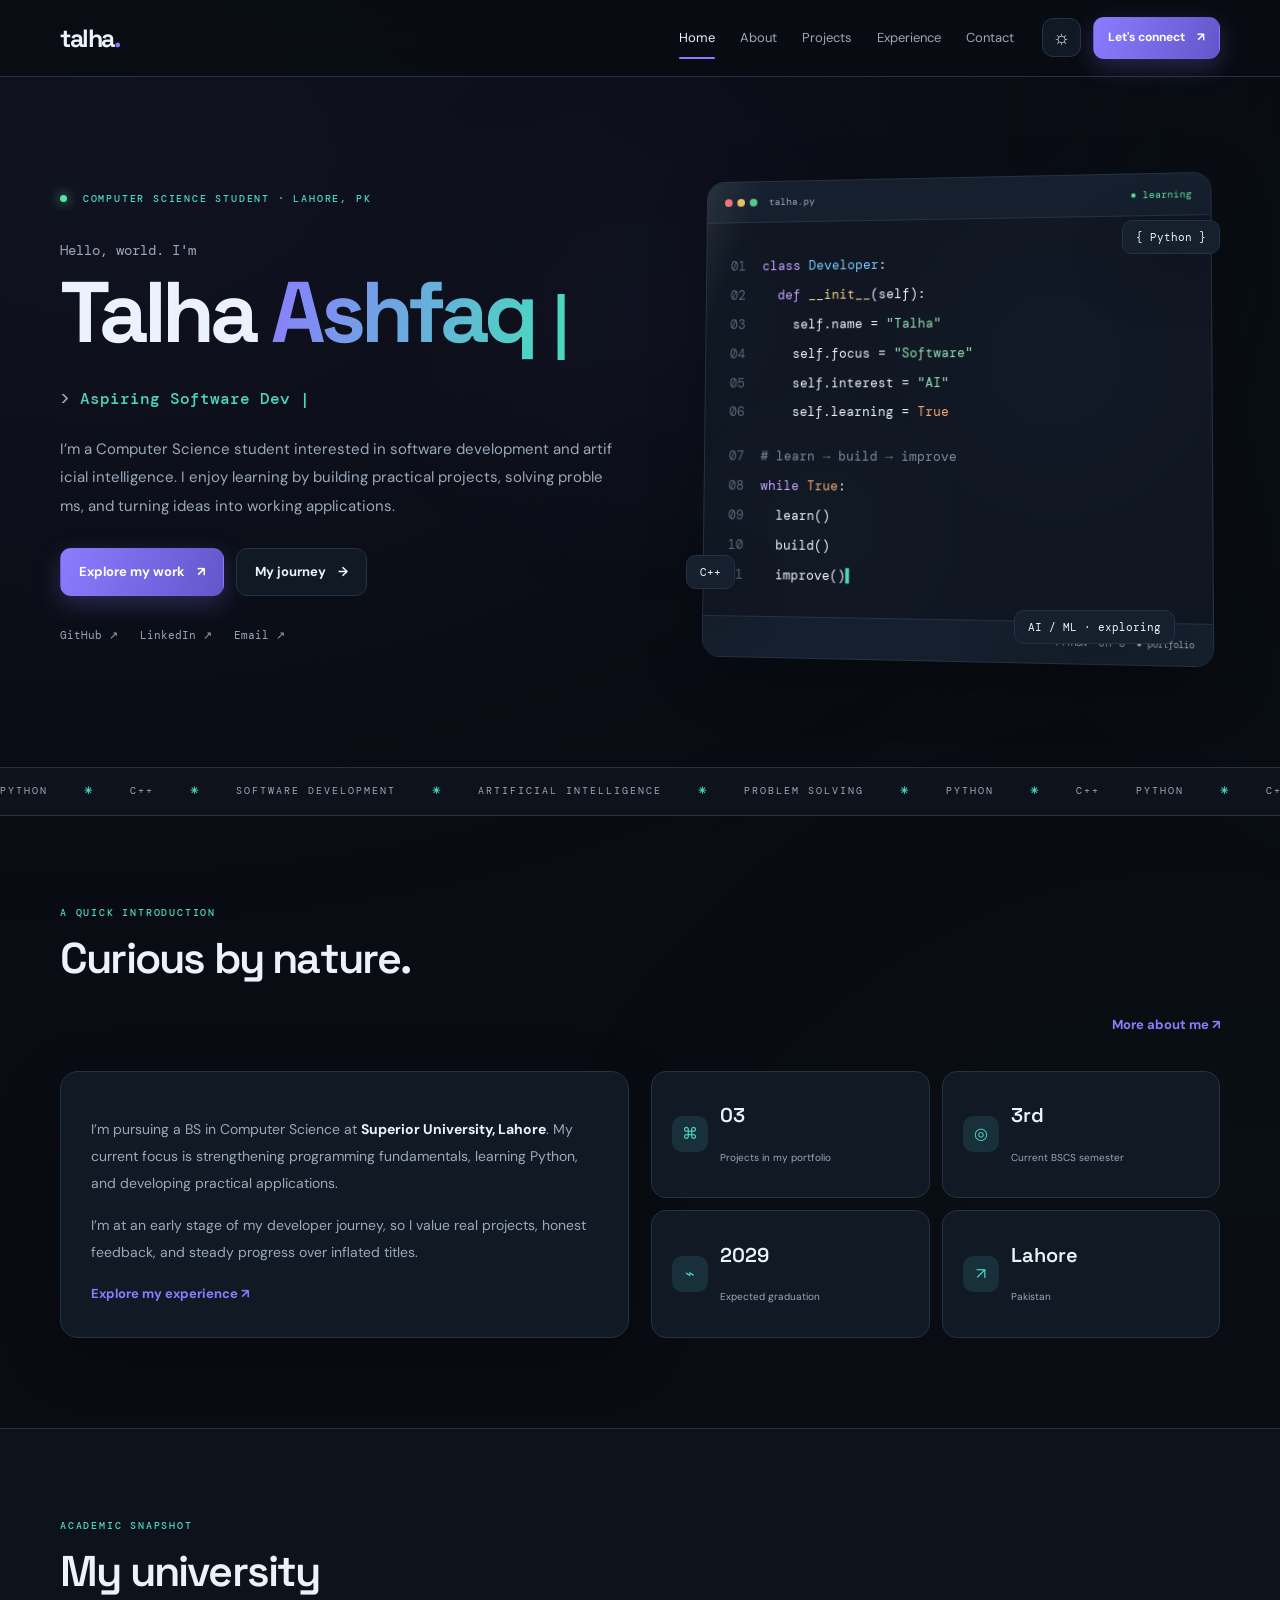
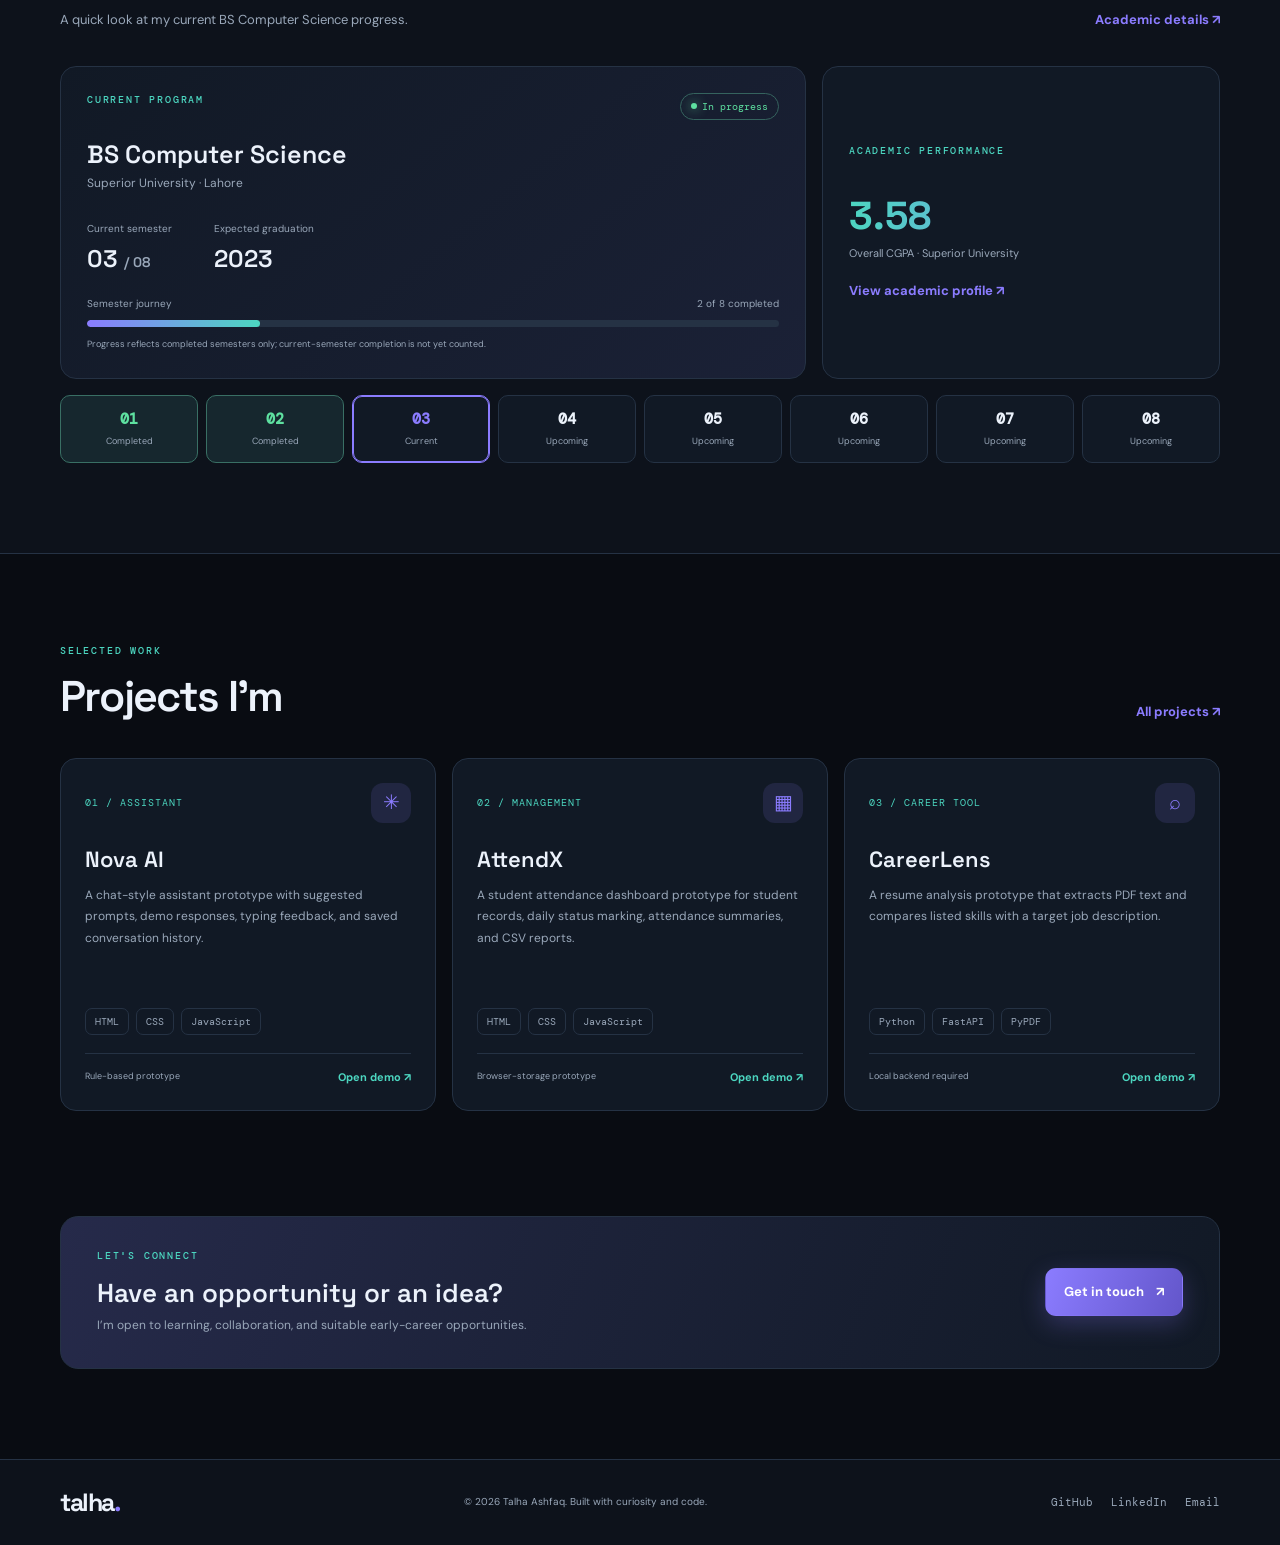
==== index.html @ 29059a13 "Add files via upload" ====
<!doctype html>
<html lang="en">
<head>
  <meta charset="utf-8">
  <meta name="viewport" content="width=device-width,initial-scale=1">
  <meta name="description" content="Talha Ashfaq — Computer Science student, aspiring software developer and AI enthusiast in Lahore, Pakistan.">
  <meta property="og:title" content="Talha Ashfaq | Developer Portfolio">
  <meta property="og:description" content="Projects, academic journey, experience and contact information.">
  <meta property="og:type" content="website">
  <title>Talha Ashfaq | Developer Portfolio</title>
  <link rel="stylesheet" href="style.css">
  <script src="data.js" defer></script>
  <script src="script.js" defer></script>
</head>
<body>
  <header class="site-header"><nav class="nav wrap" aria-label="Main navigation">
    <a class="brand" href="index.html">talha<span>.</span></a>
    <button class="menu-toggle" aria-label="Open menu" aria-expanded="false">☰</button>
    <div class="nav-links">
      <a href="index.html">Home</a><a href="about.html">About</a><a href="projects.html">Projects</a><a href="experience.html">Experience</a><a href="contact.html">Contact</a>
    </div>
    <div class="nav-actions"><button class="theme-toggle" aria-label="Switch to light theme">☼</button><a class="button button-small" href="contact.html">Let's connect <span>↗</span></a></div>
  </nav></header>
  <main>
    <section class="hero wrap">
      <div class="hero-copy reveal">
        <div class="eyebrow"><span class="pulse-dot"></span> COMPUTER SCIENCE STUDENT · LAHORE, PK</div>
        <p class="mono hero-pre">Hello, world. I'm</p>
        <h1 class="hero-name"><span id="hero-name" data-name-typewriter aria-label="Talha Ashfaq"><span class="name-first"></span> <span class="gradient-text name-last"></span></span><span class="name-caret" aria-hidden="true">|</span></h1>
        <div class="role-line"><span class="mono muted">&gt;</span> <span data-rotating-role>Aspiring Software Developer</span><span class="cursor">|</span></div>
        <p class="hero-description">I’m a Computer Science student interested in software development and artificial intelligence. I enjoy learning by building practical projects, solving problems, and turning ideas into working applications.</p>
        <div class="hero-actions"><a class="button" href="projects.html">Explore my work <span>↗</span></a><a class="button button-ghost" href="about.html">My journey <span>→</span></a></div>
        <div class="social-row"><a href="https://github.com/talhaashfaq2007-max" target="_blank" rel="noreferrer">GitHub ↗</a><a href="https://www.linkedin.com/in/talha-ashfaq231/" target="_blank" rel="noreferrer">LinkedIn ↗</a><a href="mailto:talha.ashfaq.2007@gmail.com">Email ↗</a></div>
      </div>
      <div class="hero-visual reveal" aria-label="Decorative terminal-style code card">
        <div class="orb orb-a"></div><div class="orb orb-b"></div>
        <div class="terminal-card">
          <div class="terminal-top"><div class="window-dots"><i></i><i></i><i></i></div><span>talha.py</span><span class="terminal-live">● learning</span></div>
          <div class="terminal-code mono">
            <div><span class="line-no">01</span> <span class="syntax-purple">class</span> <span class="syntax-blue">Developer</span>:</div>
            <div><span class="line-no">02</span> &nbsp;&nbsp;<span class="syntax-purple">def</span> <span class="syntax-yellow">__init__</span>(self):</div>
            <div><span class="line-no">03</span> &nbsp;&nbsp;&nbsp;&nbsp;self.name = <span class="syntax-green">"Talha"</span></div>
            <div><span class="line-no">04</span> &nbsp;&nbsp;&nbsp;&nbsp;self.focus = <span class="syntax-green">"Software"</span></div>
            <div><span class="line-no">05</span> &nbsp;&nbsp;&nbsp;&nbsp;self.interest = <span class="syntax-green">"AI"</span></div>
            <div><span class="line-no">06</span> &nbsp;&nbsp;&nbsp;&nbsp;self.learning = <span class="syntax-orange">True</span></div>
            <div class="code-gap"><span class="line-no">07</span> <span class="syntax-comment"># learn → build → improve</span></div>
            <div><span class="line-no">08</span> <span class="syntax-purple">while</span> <span class="syntax-orange">True</span>:</div>
            <div><span class="line-no">09</span> &nbsp;&nbsp;learn()</div>
            <div><span class="line-no">10</span> &nbsp;&nbsp;build()</div>
            <div><span class="line-no">11</span> &nbsp;&nbsp;improve()<span class="cursor">▍</span></div>
          </div>
          <div class="terminal-bottom"><span>PYTHON</span><span>UTF-8</span><span>● portfolio</span></div>
        </div>
        <div class="float-chip chip-one">{ Python }</div><div class="float-chip chip-two">C++</div><div class="float-chip chip-three">AI / ML · exploring</div>
      </div>
    </section>

    <section class="ticker" aria-label="Areas of interest"><div class="ticker-track mono"><span>PYTHON</span><b>✳</b><span>C++</span><b>✳</b><span>SOFTWARE DEVELOPMENT</span><b>✳</b><span>ARTIFICIAL INTELLIGENCE</span><b>✳</b><span>PROBLEM SOLVING</span><b>✳</b><span>PYTHON</span><b>✳</b><span>C++</span></div></section>

    <section class="section wrap reveal">
      <div class="section-heading"><div><p class="eyebrow">A QUICK INTRODUCTION</p><h2>Curious by nature.<br><span class="gradient-text">Building as I learn.</span></h2></div><a class="text-link" href="about.html">More about me ↗</a></div>
      <div class="intro-grid"><div class="intro-copy panel"><p>I’m pursuing a BS in Computer Science at <strong>Superior University, Lahore</strong>. My current focus is strengthening programming fundamentals, learning Python, and developing practical applications.</p><p>I’m at an early stage of my developer journey, so I value real projects, honest feedback, and steady progress over inflated titles.</p><a class="text-link" href="experience.html">Explore my experience ↗</a></div>
        <div class="quick-facts"><div class="fact-card"><span class="fact-icon">⌘</span><strong>03</strong><small>Projects in my portfolio</small></div><div class="fact-card"><span class="fact-icon">◎</span><strong>3rd</strong><small>Current BSCS semester</small></div><div class="fact-card"><span class="fact-icon">⌁</span><strong>2029</strong><small>Expected graduation</small></div><div class="fact-card"><span class="fact-icon">↗</span><strong>Lahore</strong><small>Pakistan</small></div></div>
      </div>
    </section>

    <section class="section section-alt"><div class="wrap reveal">
      <div class="section-heading"><div><p class="eyebrow">ACADEMIC SNAPSHOT</p><h2>My university <span class="gradient-text">journey.</span></h2><p class="section-subtitle">A quick look at my current BS Computer Science progress.</p></div><a class="text-link" href="about.html#education">Academic details ↗</a></div>
      <div class="academic-grid">
        <article class="academic-card academic-main"><div class="card-topline"><span class="eyebrow">CURRENT PROGRAM</span><span class="status-pill"><i></i> In progress</span></div><h3>BS Computer Science</h3><p>Superior University · Lahore</p><div class="academic-meta"><div><small>Current semester</small><strong>03 <span>/ 08</span></strong></div><div><small>Expected graduation</small><strong>2029</strong></div></div><div class="progress-label"><span>Semester journey</span><span>2 of 8 completed</span></div><div class="progress-track"><span style="width:25%"></span></div><p class="micro-note">Progress reflects completed semesters only; current-semester completion is not yet counted.</p></article>
        <article class="academic-card cgpa-card"><span class="eyebrow">ACADEMIC PERFORMANCE</span><div class="cgpa-value" data-cgpa>3.58</div><p data-cgpa-note>Overall CGPA · Superior University</p><a class="text-link" href="about.html#education">View academic profile ↗</a></article>
      </div>
      <div class="semester-strip" aria-label="Semester progress"><div class="semester done"><b>01</b><span>Completed</span></div><div class="semester done"><b>02</b><span>Completed</span></div><div class="semester current"><b>03</b><span>Current</span></div><div class="semester"><b>04</b><span>Upcoming</span></div><div class="semester"><b>05</b><span>Upcoming</span></div><div class="semester"><b>06</b><span>Upcoming</span></div><div class="semester"><b>07</b><span>Upcoming</span></div><div class="semester"><b>08</b><span>Upcoming</span></div></div>
    </div></section>

    <section class="section wrap reveal"><div class="section-heading"><div><p class="eyebrow">SELECTED WORK</p><h2>Projects I’m <span class="gradient-text">building.</span></h2></div><a class="text-link" href="projects.html">All projects ↗</a></div>
      <div class="project-grid">
        <article class="project-card"><div class="project-card-top"><span class="project-index">01 / ASSISTANT</span><span class="project-symbol">✳</span></div><h3>Nova AI</h3><p>A chat-style assistant prototype with suggested prompts, demo responses, typing feedback, and saved conversation history.</p><div class="tag-row"><span>HTML</span><span>CSS</span><span>JavaScript</span></div><div class="project-card-footer"><span class="status-text">Rule-based prototype</span><a href="projects/nova-ai/index.html">Open demo ↗</a></div></article>
        <article class="project-card"><div class="project-card-top"><span class="project-index">02 / MANAGEMENT</span><span class="project-symbol">▦</span></div><h3>AttendX</h3><p>A student attendance dashboard prototype for student records, daily status marking, attendance summaries, and CSV reports.</p><div class="tag-row"><span>HTML</span><span>CSS</span><span>JavaScript</span></div><div class="project-card-footer"><span class="status-text">Browser-storage prototype</span><a href="smart-attendance-system/index.html">Open demo ↗</a></div></article>
        <article class="project-card"><div class="project-card-top"><span class="project-index">03 / CAREER TOOL</span><span class="project-symbol">⌕</span></div><h3>CareerLens</h3><p>A resume analysis prototype that extracts PDF text and compares listed skills with a target job description.</p><div class="tag-row"><span>Python</span><span>FastAPI</span><span>PyPDF</span></div><div class="project-card-footer"><span class="status-text">Local backend required</span><a href="projects/career-lens/index.html">Open demo ↗</a></div></article>
      </div>
    </section>

    <section class="cta-band wrap reveal"><div><p class="eyebrow">LET'S CONNECT</p><h2>Have an opportunity or an idea?</h2><p>I’m open to learning, collaboration, and suitable early-career opportunities.</p></div><a class="button" href="contact.html">Get in touch <span>↗</span></a></section>
  </main>
  <footer class="site-footer"><div class="wrap footer-inner"><a class="brand" href="index.html">talha<span>.</span></a><p>© <span data-year></span> Talha Ashfaq. Built with curiosity and code.</p><div class="footer-links"><a href="https://github.com/talhaashfaq2007-max" target="_blank" rel="noreferrer">GitHub</a><a href="https://www.linkedin.com/in/talha-ashfaq231/" target="_blank" rel="noreferrer">LinkedIn</a><a href="mailto:talha.ashfaq.2007@gmail.com">Email</a></div></div></footer>
</body></html>
---- style.css ----
@import url('https://fonts.googleapis.com/css2?family=DM+Mono:wght@400;500&family=DM+Sans:wght@400;500;600;700;800&family=Space+Grotesk:wght@400;500;600;700&display=swap');

:root{color-scheme:dark;--bg:#090c12;--bg-2:#0d121b;--panel:#111925;--panel-2:#151f2d;--text:#ecf2fb;--muted:#9aa8ba;--line:#253244;--accent:#8b7cff;--accent-2:#4cd6c0;--green:#5ee0a0;--shadow:0 18px 60px rgba(0,0,0,.24);--radius:18px}
:root[data-theme="light"]{color-scheme:light;--bg:#f5f7fb;--bg-2:#eef2f8;--panel:#fff;--panel-2:#f8faff;--text:#182337;--muted:#66748a;--line:#dce4ef;--accent:#654ee8;--accent-2:#078c83;--green:#128d64;--shadow:0 18px 55px rgba(28,48,78,.08)}
*{box-sizing:border-box}html{scroll-behavior:smooth;scroll-padding-top:90px}body{margin:0;background:var(--bg);color:var(--text);font-family:'DM Sans',Arial,sans-serif;line-height:1.65;transition:background .3s,color .3s}a{color:inherit;text-decoration:none}button,input,textarea{font:inherit}button{cursor:pointer}::selection{background:var(--accent);color:white}.wrap{width:min(1160px,calc(100% - 48px));margin-inline:auto}.mono{font-family:'DM Mono',monospace}.muted{color:var(--muted)}
.site-header{position:sticky;top:0;z-index:50;background:color-mix(in srgb,var(--bg) 86%,transparent);backdrop-filter:blur(18px);border-bottom:1px solid var(--line)}.nav{height:76px;display:flex;align-items:center;gap:28px}.brand{font:700 25px 'Space Grotesk',sans-serif;letter-spacing:-1.5px}.brand span{color:var(--accent)}.nav-links{display:flex;align-items:center;gap:25px;margin-left:auto}.nav-links a{font-size:13px;color:var(--muted);transition:color .2s}.nav-links a:hover,.nav-links a.active{color:var(--text)}.nav-links a.active{position:relative}.nav-links a.active:after{content:'';position:absolute;left:0;right:0;bottom:-10px;height:2px;background:var(--accent);border-radius:2px}.nav-actions{display:flex;align-items:center;gap:12px}.theme-toggle,.menu-toggle{width:39px;height:39px;border:1px solid var(--line);border-radius:11px;background:var(--panel);color:var(--text);font-size:19px;transition:.2s}.theme-toggle:hover,.menu-toggle:hover{border-color:var(--accent);transform:translateY(-2px)}.menu-toggle{display:none}.button{display:inline-flex;justify-content:center;align-items:center;gap:12px;padding:12px 18px;border:1px solid transparent;border-radius:11px;background:linear-gradient(110deg,var(--accent),#6356ca);color:#fff;font-weight:700;font-size:13px;box-shadow:0 8px 24px color-mix(in srgb,var(--accent) 25%,transparent);transition:transform .2s,box-shadow .2s}.button:hover{transform:translateY(-3px);box-shadow:0 13px 30px color-mix(in srgb,var(--accent) 32%,transparent)}.button-small{padding:10px 14px;font-size:12px}.button-ghost{border-color:var(--line);background:var(--panel);color:var(--text);box-shadow:none}.button-ghost:hover{border-color:var(--accent);box-shadow:none}.text-link{color:var(--accent);font-size:13px;font-weight:700}.text-link:hover{text-decoration:underline;text-underline-offset:4px}
.hero{min-height:690px;display:grid;grid-template-columns:1.02fr .98fr;align-items:center;gap:70px;padding-top:70px;padding-bottom:80px;position:relative}.hero-copy{position:relative;z-index:2}.eyebrow{margin:0 0 14px;color:var(--accent-2);font:500 10px 'DM Mono',monospace;letter-spacing:1.8px}.pulse-dot,.status-pill i{display:inline-block;width:7px;height:7px;border-radius:50%;background:var(--green);box-shadow:0 0 12px var(--green);margin-right:8px}.hero-pre{margin:34px 0 4px;color:var(--muted);font-size:14px}.hero h1{margin:0;font:700 clamp(56px,7vw,86px)/1.05 'Space Grotesk',sans-serif;letter-spacing:-5px}.gradient-text{background:linear-gradient(105deg,var(--accent),var(--accent-2));-webkit-background-clip:text;background-clip:text;color:transparent}.role-line{display:flex;align-items:center;gap:10px;margin:22px 0;color:var(--accent-2);font:500 16px 'DM Mono',monospace;min-height:28px}.role-changing{opacity:.25;transform:translateY(3px);transition:.18s}.cursor{color:var(--accent-2);animation:blink 1s steps(2,start) infinite}@keyframes blink{to{visibility:hidden}}.hero-description{max-width:560px;color:var(--muted);font-size:15px;line-height:1.9}.hero-actions{display:flex;gap:12px;flex-wrap:wrap;margin-top:28px}.social-row{display:flex;gap:22px;margin-top:32px}.social-row a,.footer-links a{color:var(--muted);font:11px 'DM Mono',monospace}.social-row a:hover,.footer-links a:hover{color:var(--accent-2)}
.hero-visual{min-height:430px;display:grid;place-items:center;position:relative}.terminal-card{width:min(100%,510px);position:relative;z-index:2;background:color-mix(in srgb,var(--panel) 94%,transparent);border:1px solid var(--line);border-radius:18px;box-shadow:var(--shadow);overflow:hidden;transform:perspective(1000px) rotateY(-5deg) rotateX(2deg);transition:transform .4s,border-color .4s}.terminal-card:hover{transform:perspective(1000px) rotateY(0) rotateX(0) translateY(-5px);border-color:var(--accent)}.terminal-top,.terminal-bottom{display:flex;align-items:center;gap:12px;padding:14px 18px;background:var(--panel-2);border-bottom:1px solid var(--line);font:10px 'DM Mono',monospace;color:var(--muted)}.terminal-live{margin-left:auto;color:var(--green)}.window-dots{display:flex;gap:5px}.window-dots i{width:8px;height:8px;border-radius:50%;background:#f16e75}.window-dots i:nth-child(2){background:#e8bd61}.window-dots i:nth-child(3){background:#55c98c}.terminal-code{padding:30px 25px 26px;font-size:clamp(10px,1.2vw,13px);line-height:2.3;white-space:nowrap}.line-no{display:inline-block;width:25px;color:#58667a}.syntax-purple{color:#c4a1ff}.syntax-blue{color:#75c9ff}.syntax-yellow{color:#f1cf83}.syntax-green{color:#8fe0b1}.syntax-orange{color:#f4a56e}.syntax-comment{color:#78889c}.code-gap{margin-top:15px}.terminal-bottom{justify-content:flex-end;border-top:1px solid var(--line);border-bottom:0;font-size:9px}.orb{position:absolute;border-radius:50%;filter:blur(1px);pointer-events:none}.orb-a{width:330px;height:330px;background:radial-gradient(circle,color-mix(in srgb,var(--accent) 22%,transparent),transparent 68%);right:0;top:20px}.orb-b{width:270px;height:270px;background:radial-gradient(circle,color-mix(in srgb,var(--accent-2) 14%,transparent),transparent 70%);left:0;bottom:0}.float-chip{position:absolute;z-index:3;padding:9px 13px;background:var(--panel-2);border:1px solid var(--line);border-radius:10px;color:var(--text);font:11px 'DM Mono',monospace;box-shadow:var(--shadow);animation:float 5s ease-in-out infinite}.chip-one{top:45px;right:0}.chip-two{bottom:70px;left:0;animation-delay:-1.5s}.chip-three{bottom:15px;right:45px;animation-delay:-3s}@keyframes float{50%{transform:translateY(-12px)}}.ticker{overflow:hidden;border-block:1px solid var(--line);background:var(--bg-2);padding:15px 0}.ticker-track{display:flex;justify-content:space-around;gap:36px;min-width:900px;color:var(--muted);font-size:10px;letter-spacing:2px}.ticker-track b{color:var(--accent-2)}
.section{padding-top:90px;padding-bottom:90px}.section-alt{background:var(--bg-2);border-block:1px solid var(--line)}.section-heading{display:flex;align-items:end;justify-content:space-between;gap:20px;margin-bottom:35px}.section-heading h2,.about-layout h2{margin:0;font:600 clamp(30px,4vw,43px)/1.2 'Space Grotesk',sans-serif;letter-spacing:-1.8px}.section-subtitle{color:var(--muted);font-size:13px;margin:12px 0 0}.intro-grid{display:grid;grid-template-columns:1fr 1fr;gap:22px}.panel{background:var(--panel);border:1px solid var(--line);border-radius:var(--radius);box-shadow:var(--shadow)}.intro-copy{padding:30px}.intro-copy p,.prose p{color:var(--muted);font-size:14px;line-height:1.95}.intro-copy strong{color:var(--text)}.quick-facts{display:grid;grid-template-columns:1fr 1fr;gap:12px}.fact-card{padding:20px;background:var(--panel);border:1px solid var(--line);border-radius:15px;display:grid;grid-template-columns:36px 1fr;align-items:center;column-gap:12px}.fact-icon{grid-row:span 2;width:36px;height:36px;display:grid;place-items:center;border-radius:10px;color:var(--accent-2);background:color-mix(in srgb,var(--accent-2) 12%,transparent)}.fact-card strong{font:600 20px 'Space Grotesk',sans-serif}.fact-card small{color:var(--muted);font-size:10px}
.academic-grid{display:grid;grid-template-columns:1.5fr .8fr;gap:16px}.academic-card{padding:26px;background:var(--panel);border:1px solid var(--line);border-radius:16px}.academic-main{background:linear-gradient(140deg,var(--panel),color-mix(in srgb,var(--accent) 8%,var(--panel)))}.card-topline,.academic-meta,.progress-label{display:flex;justify-content:space-between;gap:15px}.status-pill{display:inline-flex;align-items:center;gap:5px;padding:6px 10px;border:1px solid color-mix(in srgb,var(--green) 28%,var(--line));border-radius:50px;color:var(--green);font:10px 'DM Mono',monospace;white-space:nowrap}.status-pill i{width:6px;height:6px;margin:0}.status-muted{color:var(--muted);border-color:var(--line)}.status-warn{color:#d7ad65;border-color:color-mix(in srgb,#d7ad65 30%,var(--line))}.academic-card h3{font:600 25px 'Space Grotesk',sans-serif;margin:18px 0 4px}.academic-card>p{margin:0;color:var(--muted);font-size:12px}.academic-meta{margin:28px 0 22px;justify-content:flex-start;gap:42px}.academic-meta div{display:flex;flex-direction:column;gap:5px}.academic-meta small{font-size:10px;color:var(--muted)}.academic-meta strong{font:600 24px 'Space Grotesk',sans-serif}.academic-meta strong span{color:var(--muted);font-size:14px}.progress-label{font-size:10px;color:var(--muted);margin-bottom:8px}.progress-track{height:7px;background:var(--line);border-radius:9px;overflow:hidden}.progress-track span{display:block;height:100%;background:linear-gradient(90deg,var(--accent),var(--accent-2));border-radius:9px}.micro-note{font-size:9px!important;margin-top:10px!important}.cgpa-card{display:flex;flex-direction:column;justify-content:center}.cgpa-value{margin:20px 0 4px;font:700 clamp(28px,4vw,39px) 'Space Grotesk',sans-serif;color:var(--accent-2)}.cgpa-card p{font-size:11px;margin-bottom:18px}.semester-strip{display:grid;grid-template-columns:repeat(8,1fr);gap:8px;margin-top:16px}.semester{padding:13px 7px;text-align:center;border:1px solid var(--line);border-radius:10px;background:var(--panel);display:flex;flex-direction:column;gap:5px}.semester b{font:600 15px 'DM Mono',monospace}.semester span{font-size:9px;color:var(--muted)}.semester.done{border-color:color-mix(in srgb,var(--green) 35%,var(--line));background:color-mix(in srgb,var(--green) 7%,var(--panel))}.semester.done b{color:var(--green)}.semester.current{border-color:var(--accent);box-shadow:inset 0 0 0 1px var(--accent)}.semester.current b{color:var(--accent)}
.project-grid{display:grid;grid-template-columns:repeat(3,1fr);gap:16px}.project-card{padding:24px;background:var(--panel);border:1px solid var(--line);border-radius:16px;transition:transform .25s,border-color .25s,box-shadow .25s}.project-card:hover{transform:translateY(-7px);border-color:var(--accent);box-shadow:var(--shadow)}.project-card-top,.project-card-footer{display:flex;align-items:center;justify-content:space-between;gap:10px}.project-index{font:10px 'DM Mono',monospace;color:var(--accent-2);letter-spacing:1px}.project-symbol{width:40px;height:40px;border-radius:12px;display:grid;place-items:center;background:color-mix(in srgb,var(--accent) 13%,transparent);color:var(--accent);font-size:20px}.project-card h3{font:600 22px 'Space Grotesk',sans-serif;margin:22px 0 8px}.project-card p{min-height:105px;color:var(--muted);font-size:12px;line-height:1.8}.tag-row{display:flex;flex-wrap:wrap;gap:7px;margin:18px 0}.tag-row span{padding:6px 9px;border:1px solid var(--line);border-radius:7px;color:var(--muted);font:10px 'DM Mono',monospace}.project-card-footer{padding-top:14px;border-top:1px solid var(--line)}.project-card-footer a{font-size:11px;color:var(--accent-2);font-weight:700}.status-text{font-size:9px;color:var(--muted)}.cta-band{margin-top:15px;margin-bottom:90px;padding:32px 36px;background:linear-gradient(110deg,color-mix(in srgb,var(--accent) 17%,var(--panel)),var(--panel));border:1px solid var(--line);border-radius:18px;display:flex;align-items:center;justify-content:space-between;gap:25px}.cta-band h2{margin:0;font:600 26px 'Space Grotesk',sans-serif}.cta-band p:not(.eyebrow){margin:6px 0 0;color:var(--muted);font-size:12px}.site-footer{border-top:1px solid var(--line);background:var(--bg-2)}.footer-inner{min-height:85px;display:flex;align-items:center;justify-content:space-between;gap:20px}.footer-inner p{color:var(--muted);font-size:10px}.footer-links{display:flex;gap:18px}
.page-hero{padding-top:100px;padding-bottom:68px;text-align:center}.page-hero h1{margin:0;font:700 clamp(42px,6vw,67px)/1.12 'Space Grotesk',sans-serif;letter-spacing:-3px}.page-lead{max-width:690px;margin:20px auto 0;color:var(--muted);font-size:15px;line-height:1.9}.about-layout{display:grid;grid-template-columns:.9fr 1.1fr;gap:30px;align-items:start}.prose{padding:25px 30px}.education-list{margin-top:35px;display:grid;gap:0}.education-item{position:relative;display:flex;gap:20px;padding:18px 0;border-bottom:1px solid var(--line)}.timeline-dot{width:10px;height:10px;flex:none;margin-top:7px;border-radius:50%;background:var(--accent);box-shadow:0 0 12px color-mix(in srgb,var(--accent) 60%,transparent)}.education-item small{font:10px 'DM Mono',monospace;color:var(--accent-2)}.education-item h3{margin:5px 0;font-size:16px}.education-item p{margin:0;color:var(--muted);font-size:12px}.semester-large{margin-top:20px}.skill-groups{display:grid;grid-template-columns:1fr 1fr;gap:14px}.skill-group{padding:24px}.skill-group h3{margin:0;font:600 17px 'Space Grotesk',sans-serif}.skill-group p{color:var(--muted);font-size:11px;margin:10px 0 0}.project-list{display:grid;gap:24px}.project-detail-card{display:grid;grid-template-columns:.9fr 1.1fr;gap:35px;align-items:center;padding:25px;background:var(--panel);border:1px solid var(--line);border-radius:18px}.project-detail-card.reverse .project-visual{order:2}.project-detail-card.reverse .project-info{order:1}.project-visual{min-height:335px;display:grid;place-items:center;padding:24px;border-radius:14px;overflow:hidden}.visual-nova{background:radial-gradient(circle at 20% 20%,#382a62,transparent 55%),#0b0f19}.visual-attend{background:linear-gradient(140deg,#dce5ff,#c6d3f6)}.visual-career{background:radial-gradient(circle at 80% 10%,#39316d,transparent 55%),#10101e}.visual-window,.career-mock{width:100%;max-width:360px;background:#141b29;border:1px solid #34445b;border-radius:12px;overflow:hidden;box-shadow:0 25px 60px rgba(0,0,0,.3);transform:rotate(-2deg);transition:.35s}.project-detail-card:hover .visual-window,.project-detail-card:hover .career-mock,.project-detail-card:hover .mini-dashboard{transform:rotate(0) translateY(-4px)}.visual-head{padding:12px;background:#1b2637;color:#9aacc3;font:10px 'DM Mono',monospace;display:flex;gap:15px}.visual-head span{color:#f18c8c}.visual-body{padding:25px;text-align:center}.visual-glyph{display:block;color:#a990ff;font-size:26px}.visual-body strong{display:block;margin:12px 0 20px;color:white;font:600 20px 'Space Grotesk',sans-serif}.visual-body em,.career-body em{color:#a990ff;font-style:normal}.visual-prompt,.visual-input{padding:10px;margin:9px auto;border:1px solid #37435a;border-radius:7px;text-align:left;color:#c3cee0;font-size:10px}.visual-input{margin-top:18px;color:#8291a9;display:flex;justify-content:space-between}.visual-input b{color:#9d8aff}.mini-dashboard{width:100%;max-width:380px;min-height:240px;background:white;display:flex;border-radius:11px;overflow:hidden;box-shadow:0 22px 45px rgba(31,51,96,.18);transform:rotate(2deg);transition:.35s}.mini-dashboard aside{width:66px;background:#17233a;padding:14px 9px;display:flex;flex-direction:column;gap:15px;align-items:center}.mini-dashboard aside b{width:24px;height:24px;border-radius:7px;background:#7762e8;color:white;display:grid;place-items:center}.mini-dashboard aside i{width:25px;height:6px;border-radius:5px;background:#43536e}.mini-dash-main{padding:20px;flex:1;color:#1c2b42}.mini-dash-main>small{font:8px 'DM Mono',monospace;color:#7663d8}.mini-dash-main>strong{display:block;font:600 15px 'Space Grotesk',sans-serif;margin:6px 0 13px}.mini-welcome{padding:14px;border-radius:7px;background:linear-gradient(110deg,#6651d7,#4279df);color:white;font-size:11px}.mini-metrics{display:flex;gap:7px;margin-top:12px}.mini-metrics span{flex:1;padding:9px;border:1px solid #e3e8f1;border-radius:6px}.mini-metrics small,.mini-metrics b{display:block}.mini-metrics small{font-size:8px;color:#8390a2}.mini-metrics b{font-size:16px;color:#7057e8}.mini-bars{height:50px;display:flex;gap:8px;align-items:end;margin-top:12px}.mini-bars i{flex:1;height:50%;background:#a99af6;border-radius:4px 4px 0 0}.mini-bars i:nth-child(2n){height:75%}.mini-bars i:nth-child(3n){height:38%}.career-head{padding:13px;background:#1b1b31;color:#fff;font:600 12px 'Space Grotesk',sans-serif;display:flex;justify-content:space-between}.career-head small{font:8px 'DM Mono',monospace;color:#9e91c8}.career-body{padding:23px;color:#fff}.career-body>.eyebrow{font-size:8px}.career-body>strong{display:block;font:600 18px 'Space Grotesk',sans-serif;margin:12px 0 20px}.career-boxes{display:grid;grid-template-columns:1fr 1fr;gap:8px}.career-boxes i{padding:17px 7px;border:1px dashed #71649d;border-radius:7px;text-align:center;color:#b7a6ff;font-style:normal}.career-boxes small{display:block;color:#c5c2d5;font-size:8px}.career-cta{margin-top:13px;padding:10px;text-align:center;border-radius:7px;background:linear-gradient(110deg,#7657e8,#477df5);font-size:9px}.project-info h2{font:600 25px 'Space Grotesk',sans-serif;line-height:1.35;margin:12px 0}.project-info h2 span{color:var(--muted);font-size:17px}.project-info>p{color:var(--muted);font-size:12px;line-height:1.85}.feature-list{padding-left:18px;color:var(--muted);font-size:11px;line-height:2}.project-honesty{padding:11px 13px;background:var(--bg-2);border-left:2px solid var(--accent-2);font-size:10px!important}.project-links{display:flex;align-items:center;gap:20px;flex-wrap:wrap;margin-top:18px}.tech-wall{display:flex;flex-wrap:wrap;justify-content:center;gap:12px}.tech-wall span{padding:14px 19px;border:1px solid var(--line);border-radius:10px;background:var(--panel);font-size:11px;color:var(--accent-2)}
.experience-list{max-width:880px;margin:0 auto;display:grid;gap:18px}.experience-card{display:grid;grid-template-columns:20px 1fr;gap:15px}.experience-rail{position:relative;display:flex;justify-content:center}.experience-rail:after{content:'';position:absolute;top:14px;bottom:-20px;width:1px;background:var(--line)}.experience-card:last-child .experience-rail:after{display:none}.rail-dot{position:relative;z-index:1;margin-top:25px;width:11px;height:11px;border-radius:50%;background:var(--accent);box-shadow:0 0 13px var(--accent)}.rail-dot.current{background:var(--green);box-shadow:0 0 13px var(--green)}.experience-body{padding:25px}.experience-head{display:flex;justify-content:space-between;gap:20px}.experience-head h3{margin:5px 0;font:600 21px 'Space Grotesk',sans-serif}.experience-head h4{margin:0;color:var(--accent-2);font-size:13px}.experience-meta{display:flex;gap:10px;flex-wrap:wrap;margin:18px 0}.experience-meta span{font:10px 'DM Mono',monospace;color:var(--muted);padding:7px 9px;border:1px solid var(--line);border-radius:7px}.experience-body>p{font-size:12px;color:var(--muted)}.strength-grid{display:grid;grid-template-columns:repeat(4,1fr);gap:13px}.strength-card{padding:23px}.strength-card>span{color:var(--accent-2);font:12px 'DM Mono',monospace}.strength-card h3{font:600 16px 'Space Grotesk',sans-serif}.strength-card p{font-size:11px;color:var(--muted)}
.contact-grid{display:grid;grid-template-columns:.9fr 1.1fr;gap:30px;align-items:start}.contact-copy h2{font:600 37px 'Space Grotesk',sans-serif;margin:0 0 12px}.contact-link-card{display:flex;align-items:center;gap:13px;padding:16px;margin-top:12px;background:var(--panel);border:1px solid var(--line);border-radius:12px;transition:.2s}.contact-link-card:hover{transform:translateX(5px);border-color:var(--accent)}.contact-icon{width:39px;height:39px;flex:none;display:grid;place-items:center;border-radius:10px;background:color-mix(in srgb,var(--accent) 14%,transparent);color:var(--accent-2);font-weight:700}.contact-link-card>span:nth-child(2){display:grid;gap:4px;flex:1;min-width:0}.contact-link-card small,.location-note small{font:9px 'DM Mono',monospace;color:var(--muted);letter-spacing:1px}.contact-link-card strong,.location-note strong{font-size:11px;overflow-wrap:anywhere}.contact-link-card>b{color:var(--accent)}.location-note{display:flex;align-items:center;gap:13px;margin-top:23px;color:var(--accent-2)}.location-note>span{font-size:22px}.location-note>span:last-child{display:grid;gap:3px}.contact-form-wrap{padding:28px}.form-heading h2{font:600 24px 'Space Grotesk',sans-serif;margin:0 0 6px}.form-heading>p:last-child{font-size:11px;color:var(--muted);margin-bottom:23px}.contact-form-wrap form{display:grid;gap:9px}.contact-form-wrap label{font-size:11px;color:var(--text);font-weight:600;margin-top:7px}.contact-form-wrap input,.contact-form-wrap textarea{width:100%;padding:12px 14px;border:1px solid var(--line);border-radius:9px;background:var(--bg-2);color:var(--text);outline:none;font-size:12px}.contact-form-wrap textarea{resize:vertical;line-height:1.7}.contact-form-wrap input:focus,.contact-form-wrap textarea:focus{border-color:var(--accent);box-shadow:0 0 0 3px color-mix(in srgb,var(--accent) 13%,transparent)}.form-submit{margin-top:10px}.form-note{font-size:10px;color:var(--muted);line-height:1.7}.reveal{opacity:0;transform:translateY(18px);transition:opacity .6s ease,transform .6s ease}.reveal.is-visible{opacity:1;transform:translateY(0)}
@media(max-width:900px){.hero{gap:30px;min-height:auto;padding-top:65px}.hero h1{font-size:64px}.nav{gap:16px}.nav-links{gap:16px}.nav-links a{font-size:12px}.project-grid{grid-template-columns:1fr 1fr}.project-card:last-child{grid-column:1/-1}.strength-grid{grid-template-columns:1fr 1fr}}
@media(max-width:820px){.nav{height:68px}.menu-toggle{display:block;margin-left:auto}.nav-actions{margin-left:0}.nav-links{display:none;position:absolute;top:68px;left:24px;right:24px;padding:12px;background:var(--panel);border:1px solid var(--line);border-radius:13px;box-shadow:var(--shadow);flex-direction:column;align-items:stretch;gap:3px}.nav-links.open{display:flex;animation:menuIn .2s ease}.nav-links a{padding:11px 12px}.nav-links a.active:after{display:none}@keyframes menuIn{from{opacity:0;transform:translateY(-7px)}to{opacity:1;transform:translateY(0)}}.hero{grid-template-columns:1fr;padding-top:65px}.hero-copy{max-width:700px}.hero-visual{min-height:390px}.about-layout,.contact-grid{grid-template-columns:1fr}.academic-grid{grid-template-columns:1fr 1fr}.project-detail-card{grid-template-columns:1fr}.project-detail-card.reverse .project-visual,.project-detail-card.reverse .project-info{order:initial}.project-visual{min-height:300px}.semester-strip{grid-template-columns:repeat(4,1fr)}}
@media(max-width:600px){.wrap{width:min(100% - 32px,1160px)}.nav-actions .button{display:none}.hero{padding-top:55px;padding-bottom:55px;gap:15px}.hero h1{font-size:57px;letter-spacing:-3px}.hero-description{font-size:13px}.role-line{font-size:12px}.hero-visual{min-height:330px}.terminal-code{padding:22px 13px;font-size:9px}.float-chip{font-size:9px;padding:7px 9px}.chip-one{right:0;top:15px}.chip-two{left:0;bottom:42px}.chip-three{right:10px;bottom:0}.ticker-track{justify-content:flex-start;gap:24px}.section{padding-top:65px;padding-bottom:65px}.section-heading{align-items:flex-start;flex-direction:column}.intro-grid,.academic-grid,.skill-groups,.project-grid,.strength-grid{grid-template-columns:1fr}.project-card:last-child{grid-column:auto}.project-card p{min-height:0}.academic-meta{gap:20px;flex-wrap:wrap}.semester-strip{gap:6px}.semester{padding:10px 3px}.semester span{font-size:8px}.page-hero{padding-top:72px;padding-bottom:45px}.page-hero h1{font-size:44px;letter-spacing:-2px}.page-lead{font-size:13px}.cta-band{align-items:flex-start;flex-direction:column;padding:26px;margin-bottom:65px}.footer-inner{padding-top:18px;padding-bottom:18px;flex-wrap:wrap}.footer-inner p{order:3;width:100%}.project-info h2{font-size:22px}.experience-head{flex-direction:column}.contact-form-wrap{padding:20px}.contact-copy h2{font-size:31px}.project-visual{min-height:260px;padding:13px}.about-layout h2{font-size:31px}}
@media(prefers-reduced-motion:reduce){*,*::before,*::after{scroll-behavior:auto!important;animation-duration:.01ms!important;animation-iteration-count:1!important;transition-duration:.01ms!important}.reveal{opacity:1;transform:none}}


/* ==========================================================
   MOTION UPGRADE — ANIMATED DEVELOPER PORTFOLIO
   No photographs; motion is created with CSS and JavaScript.
========================================================== */

:root { --motion-ease: cubic-bezier(.2,.75,.25,1); }

/* Ambient animated background and pointer-following light */
body { isolation: isolate; }
body::before {
  content: "";
  position: fixed;
  inset: -35%;
  z-index: -2;
  pointer-events: none;
  opacity: .52;
  background:
    radial-gradient(ellipse at 18% 22%, color-mix(in srgb,var(--accent) 12%,transparent), transparent 34%),
    radial-gradient(ellipse at 82% 34%, color-mix(in srgb,var(--accent-2) 9%,transparent), transparent 32%),
    radial-gradient(ellipse at 54% 88%, color-mix(in srgb,var(--green) 6%,transparent), transparent 36%);
  background-size: 140% 140%;
  animation: ambientDrift 24s ease-in-out infinite alternate;
}
body::after {
  content: "";
  position: fixed;
  inset: 0;
  z-index: -1;
  pointer-events: none;
  opacity: .32;
  background: radial-gradient(420px circle at var(--pointer-x,50%) var(--pointer-y,35%), color-mix(in srgb,var(--accent) 10%,transparent), transparent 72%);
  transition: opacity .25s ease;
}
@keyframes ambientDrift {
  0% { transform: translate3d(-2%,0,0) rotate(0deg) scale(1); background-position: 0% 20%; }
  50% { transform: translate3d(2%,-1.5%,0) rotate(2deg) scale(1.04); background-position: 70% 60%; }
  100% { transform: translate3d(-1%,2%,0) rotate(-1deg) scale(1.02); background-position: 100% 10%; }
}

/* Smooth page entrance / exit */
main { animation: pageEnter .72s var(--motion-ease) both; }
@keyframes pageEnter {
  from { opacity: 0; transform: translateY(12px); filter: blur(3px); }
  to { opacity: 1; transform: translateY(0); filter: blur(0); }
}
body.page-leaving main, body.page-leaving .site-header, body.page-leaving .site-footer {
  opacity: 0; transform: translateY(7px); transition: opacity .18s ease, transform .18s ease;
}

/* Top reading progress bar */
.scroll-progress {
  position: fixed; inset: 0 auto auto 0; height: 3px; width: 0;
  z-index: 1000; pointer-events: none;
  background: linear-gradient(90deg,var(--accent),var(--accent-2),var(--green));
  box-shadow: 0 0 14px color-mix(in srgb,var(--accent) 55%,transparent);
}

/* Hero choreography */
.hero-copy > * { animation: heroItemIn .78s var(--motion-ease) both; }
.hero-copy > *:nth-child(1) { animation-delay: .08s; }
.hero-copy > *:nth-child(2) { animation-delay: .16s; }
.hero-copy > *:nth-child(3) { animation-delay: .25s; }
.hero-copy > *:nth-child(4) { animation-delay: .34s; }
.hero-copy > *:nth-child(5) { animation-delay: .43s; }
.hero-copy > *:nth-child(6) { animation-delay: .52s; }
@keyframes heroItemIn {
  from { opacity: 0; transform: translateY(18px); filter: blur(4px); }
  to { opacity: 1; transform: translateY(0); filter: blur(0); }
}
.terminal-card { translate: 0 0; animation: terminalHover 7s ease-in-out infinite; transform-origin: center; }
@keyframes terminalHover { 0%,100% { translate: 0 0; } 50% { translate: 0 -11px; } }
.terminal-card::after {
  content: ""; position: absolute; z-index: 4; left: -30%; top: -60%; width: 22%; height: 220%;
  transform: rotate(22deg); pointer-events: none;
  background: linear-gradient(90deg,transparent,rgba(255,255,255,.08),transparent);
  animation: terminalShine 8s ease-in-out infinite;
}
@keyframes terminalShine { 0%,58% { left:-35%; opacity:0; } 68% { opacity:1; } 84%,100% { left:125%; opacity:0; } }
.terminal-code > div { opacity: 0; animation: codeLineIn .42s ease forwards; }
.terminal-code > div:nth-child(1) { animation-delay:.28s; }
.terminal-code > div:nth-child(2) { animation-delay:.39s; }
.terminal-code > div:nth-child(3) { animation-delay:.50s; }
.terminal-code > div:nth-child(4) { animation-delay:.61s; }
.terminal-code > div:nth-child(5) { animation-delay:.72s; }
.terminal-code > div:nth-child(6) { animation-delay:.83s; }
.terminal-code > div:nth-child(7) { animation-delay:.94s; }
.terminal-code > div:nth-child(8) { animation-delay:1.05s; }
.terminal-code > div:nth-child(9) { animation-delay:1.16s; }
.terminal-code > div:nth-child(10) { animation-delay:1.27s; }
.terminal-code > div:nth-child(11) { animation-delay:1.38s; }
@keyframes codeLineIn { from { opacity:0; transform:translateX(9px); } to { opacity:1; transform:translateX(0); } }
.orb-a { animation: orbPulse 9s ease-in-out infinite alternate; }
.orb-b { animation: orbPulse 12s ease-in-out infinite alternate-reverse; }
@keyframes orbPulse { from { scale:.88; opacity:.55; } to { scale:1.16; opacity:1; } }
.float-chip { animation: chipFloat 5.4s ease-in-out infinite; }
@keyframes chipFloat { 0%,100% { translate:0 0; rotate:-2deg; } 50% { translate:0 -15px; rotate:2deg; } }

/* Continuous skills ticker — JavaScript duplicates its content for a seamless loop */
.ticker-track { width:max-content; min-width:max-content; justify-content:flex-start; animation: tickerMarquee 32s linear infinite; will-change:transform; }
.ticker-track > * { flex-shrink:0; }
.ticker:hover .ticker-track { animation-play-state:paused; }
@keyframes tickerMarquee { from { transform:translateX(0); } to { transform:translateX(-50%); } }

/* Reveal choreography with per-card stagger */
.reveal { transition-delay:var(--reveal-delay,0ms); will-change:opacity,transform; }
.reveal.is-visible { will-change:auto; }
.reveal-card { opacity:0; transform:translateY(24px) scale(.985); transition:opacity .7s var(--motion-ease),transform .7s var(--motion-ease),border-color .3s,box-shadow .3s; transition-delay:var(--reveal-delay,0ms); }
.reveal-card.is-visible { opacity:1; transform:translateY(0) scale(1); }

/* Academic progress animation */
.progress-track span { transform:scaleX(0); transform-origin:left center; transition:transform 1.35s cubic-bezier(.16,1,.3,1); }
.reveal.is-visible .progress-track span { transform:scaleX(1); }
.semester { position:relative; overflow:hidden; transition:transform .3s ease,border-color .3s,background .3s; }
.semester::after { content:""; position:absolute; inset:0; opacity:0; background:linear-gradient(110deg,transparent,rgba(255,255,255,.09),transparent); transform:translateX(-120%); }
.semester:hover { transform:translateY(-5px); }
.semester.done::after { opacity:1; animation:semesterShine 5s ease-in-out infinite; }
.semester.current { animation:currentSemesterPulse 2.8s ease-in-out infinite; }
@keyframes semesterShine { 0%,65% { transform:translateX(-120%); } 90%,100% { transform:translateX(120%); } }
@keyframes currentSemesterPulse { 0%,100% { box-shadow:inset 0 0 0 1px var(--accent),0 0 0 rgba(139,124,255,0); } 50% { box-shadow:inset 0 0 0 1px var(--accent),0 0 22px color-mix(in srgb,var(--accent) 22%,transparent); } }
.cgpa-value { background:linear-gradient(100deg,var(--accent-2),var(--accent),var(--accent-2)); background-size:220% auto; -webkit-background-clip:text; background-clip:text; color:transparent; animation:cgpaShimmer 6s linear infinite; }
@keyframes cgpaShimmer { to { background-position:220% center; } }

/* Project cards — animated border light and spotlight */
.project-card,.project-detail-card,.academic-card,.experience-body,.strength-card,.skill-group,.fact-card,.contact-link-card,.contact-form-wrap {
  position:relative; isolation:isolate;
}
.project-card::before,.project-detail-card::before,.academic-card::before,.experience-body::before,.strength-card::before,.skill-group::before,.contact-form-wrap::before {
  content:""; position:absolute; inset:0; border-radius:inherit; padding:1px; opacity:0; pointer-events:none; z-index:-1;
  background:linear-gradient(125deg,var(--accent),transparent 42%,var(--accent-2));
  -webkit-mask:linear-gradient(#000 0 0) content-box,linear-gradient(#000 0 0);
  -webkit-mask-composite:xor; mask-composite:exclude; transition:opacity .35s ease;
}
.project-card:hover::before,.project-detail-card:hover::before,.academic-card:hover::before,.experience-body:hover::before,.strength-card:hover::before,.skill-group:hover::before,.contact-form-wrap:focus-within::before { opacity:1; }
.project-card::after,.academic-card::after,.experience-body::after,.strength-card::after,.skill-group::after {
  content:""; position:absolute; inset:0; border-radius:inherit; pointer-events:none; opacity:0; z-index:-1;
  background:radial-gradient(260px circle at var(--card-x,50%) var(--card-y,50%),color-mix(in srgb,var(--accent) 10%,transparent),transparent 72%);
  transition:opacity .25s ease;
}
.project-card:hover::after,.academic-card:hover::after,.experience-body:hover::after,.strength-card:hover::after,.skill-group:hover::after { opacity:1; }
.project-symbol { transition:transform .45s cubic-bezier(.2,.8,.2,1),background .3s; }
.project-card:hover .project-symbol { transform:rotate(-12deg) scale(1.12); }
.project-card-footer a { display:inline-flex; align-items:center; gap:5px; transition:gap .25s,color .25s; }
.project-card-footer a:hover { gap:11px; }
.project-detail-card { transition:transform .4s var(--motion-ease),border-color .3s,box-shadow .35s; }
.project-detail-card:hover { transform:translateY(-6px); border-color:var(--accent); box-shadow:0 22px 60px rgba(0,0,0,.18); }
.project-visual { position:relative; }
.project-visual::after { content:""; position:absolute; inset:-80% -35%; pointer-events:none; background:linear-gradient(105deg,transparent 42%,rgba(255,255,255,.1) 50%,transparent 58%); transform:translateX(-70%) rotate(8deg); transition:transform .9s ease; }
.project-detail-card:hover .project-visual::after { transform:translateX(70%) rotate(8deg); }

/* Experience timeline and contact interactions */
.rail-dot { animation:railGlow 2.7s ease-in-out infinite; }
@keyframes railGlow { 0%,100% { box-shadow:0 0 8px var(--accent); } 50% { box-shadow:0 0 22px var(--accent),0 0 34px color-mix(in srgb,var(--accent) 28%,transparent); } }
.contact-link-card:hover .contact-icon { transform:rotate(-7deg) scale(1.08); }
.contact-icon { transition:transform .3s ease; }
.button { position:relative; overflow:hidden; }
.button::after { content:""; position:absolute; top:-80%; left:-45%; width:28%; height:260%; transform:rotate(24deg); background:rgba(255,255,255,.18); transition:left .65s ease; }
.button:hover::after { left:130%; }
.theme-toggle { transition:transform .35s cubic-bezier(.2,.8,.2,1),background .3s,border-color .3s; }
.theme-toggle:active { transform:rotate(35deg) scale(.9); }

/* Accessibility: disable non-essential motion */
@media (prefers-reduced-motion:reduce) {
  body::before,body::after,.terminal-card,.terminal-card::after,.terminal-code>div,.orb-a,.orb-b,.float-chip,.ticker-track,.semester.done::after,.semester.current,.cgpa-value,.rail-dot { animation:none!important; }
  .progress-track span { transform:scaleX(1); transition:none; }
  .reveal,.reveal-card { opacity:1!important; transform:none!important; transition:none!important; }
  .scroll-progress { display:none; }
}
@media (max-width:600px) {
  body::after { opacity:.15; }
  .terminal-card { animation-duration:9s; }
  .ticker-track { animation-duration:42s; }
}


/* Full-name typewriter and scroll-triggered character reveals */
.hero-name { display:flex; align-items:baseline; flex-wrap:wrap; gap:0; }
#hero-name { display:inline; min-height:1.05em; }
.name-caret { display:inline-block; margin-left:7px; color:var(--accent-2); font:500 .78em 'DM Mono',monospace; animation:blink .9s steps(2,start) infinite; }
.scroll-type-char { display:inline-block; opacity:0; transform:translateY(7px); }
.is-typing .scroll-type-char { animation:scrollCharIn .34s cubic-bezier(.2,.75,.25,1) forwards; animation-delay:var(--char-delay,0ms); }
@keyframes scrollCharIn { to { opacity:1; transform:translateY(0); } }
@media(prefers-reduced-motion:reduce) { .name-caret { animation:none; } .scroll-type-char { opacity:1; transform:none; } }
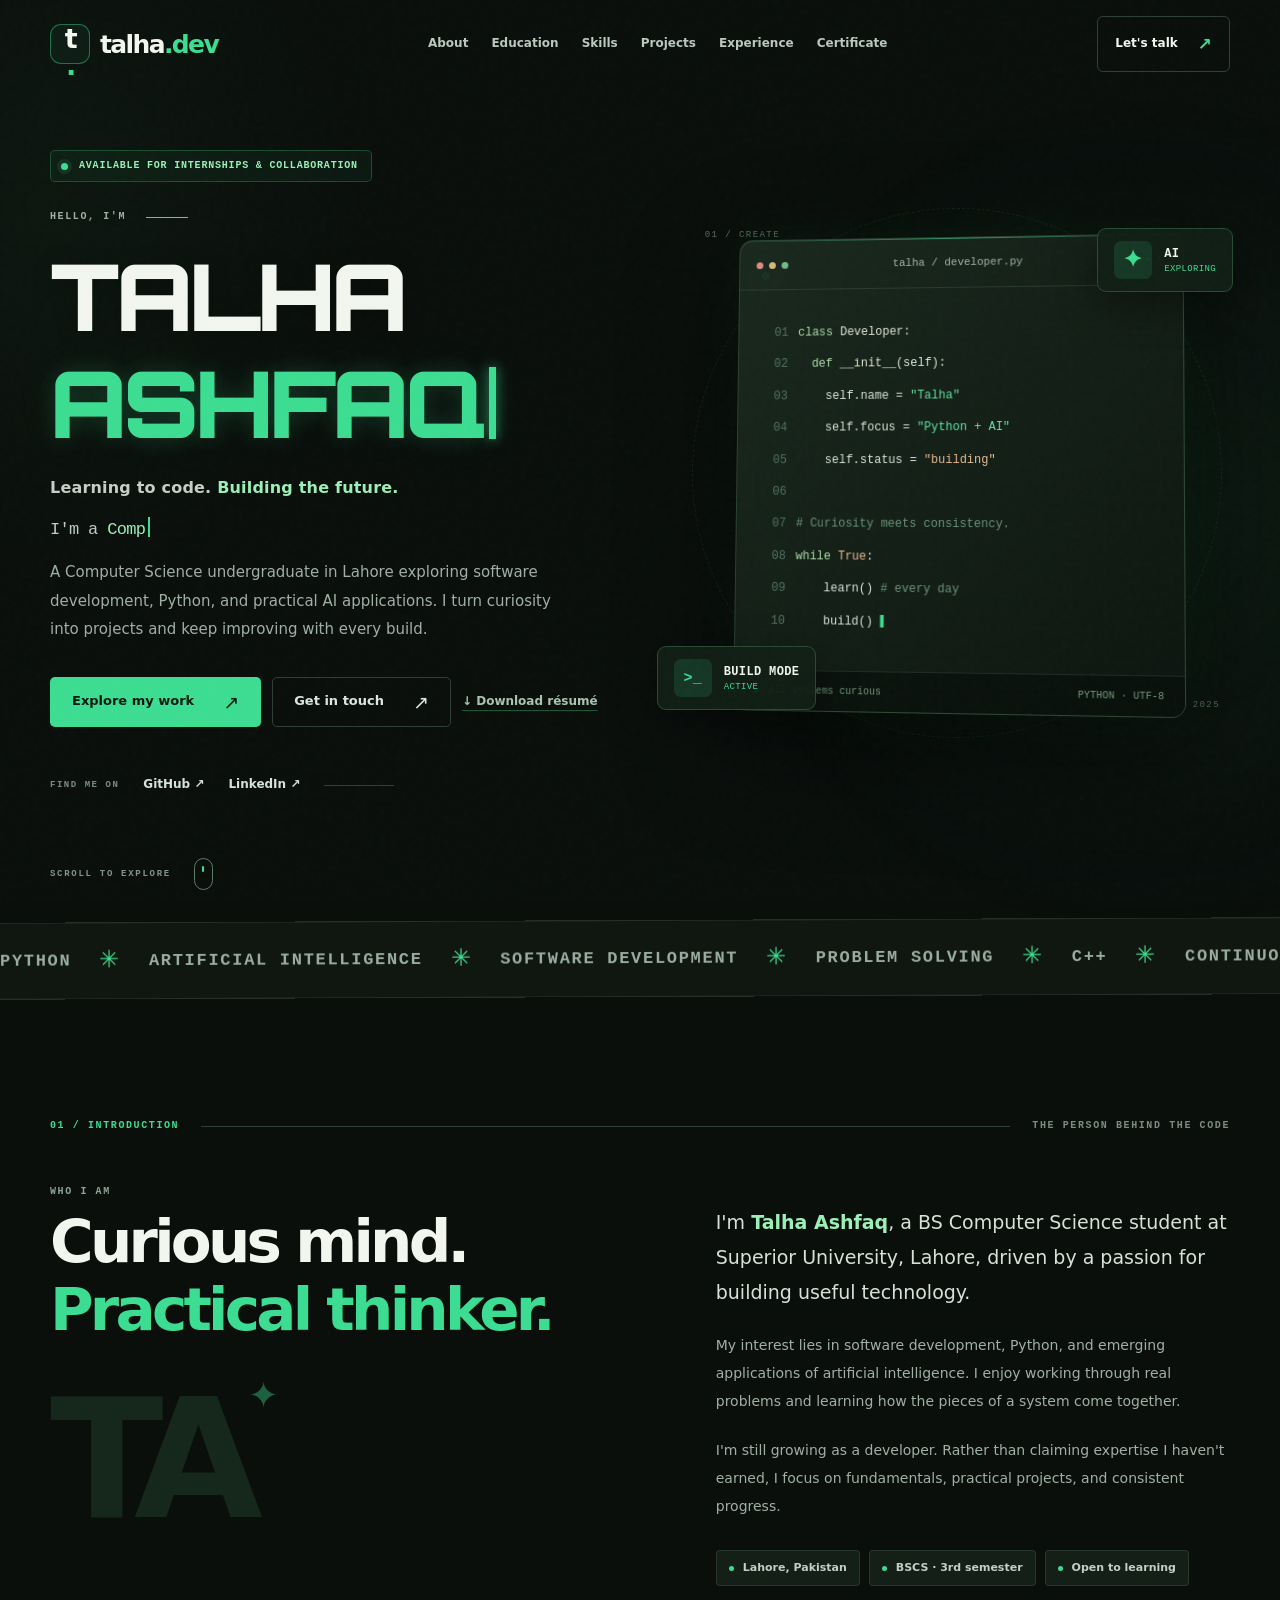
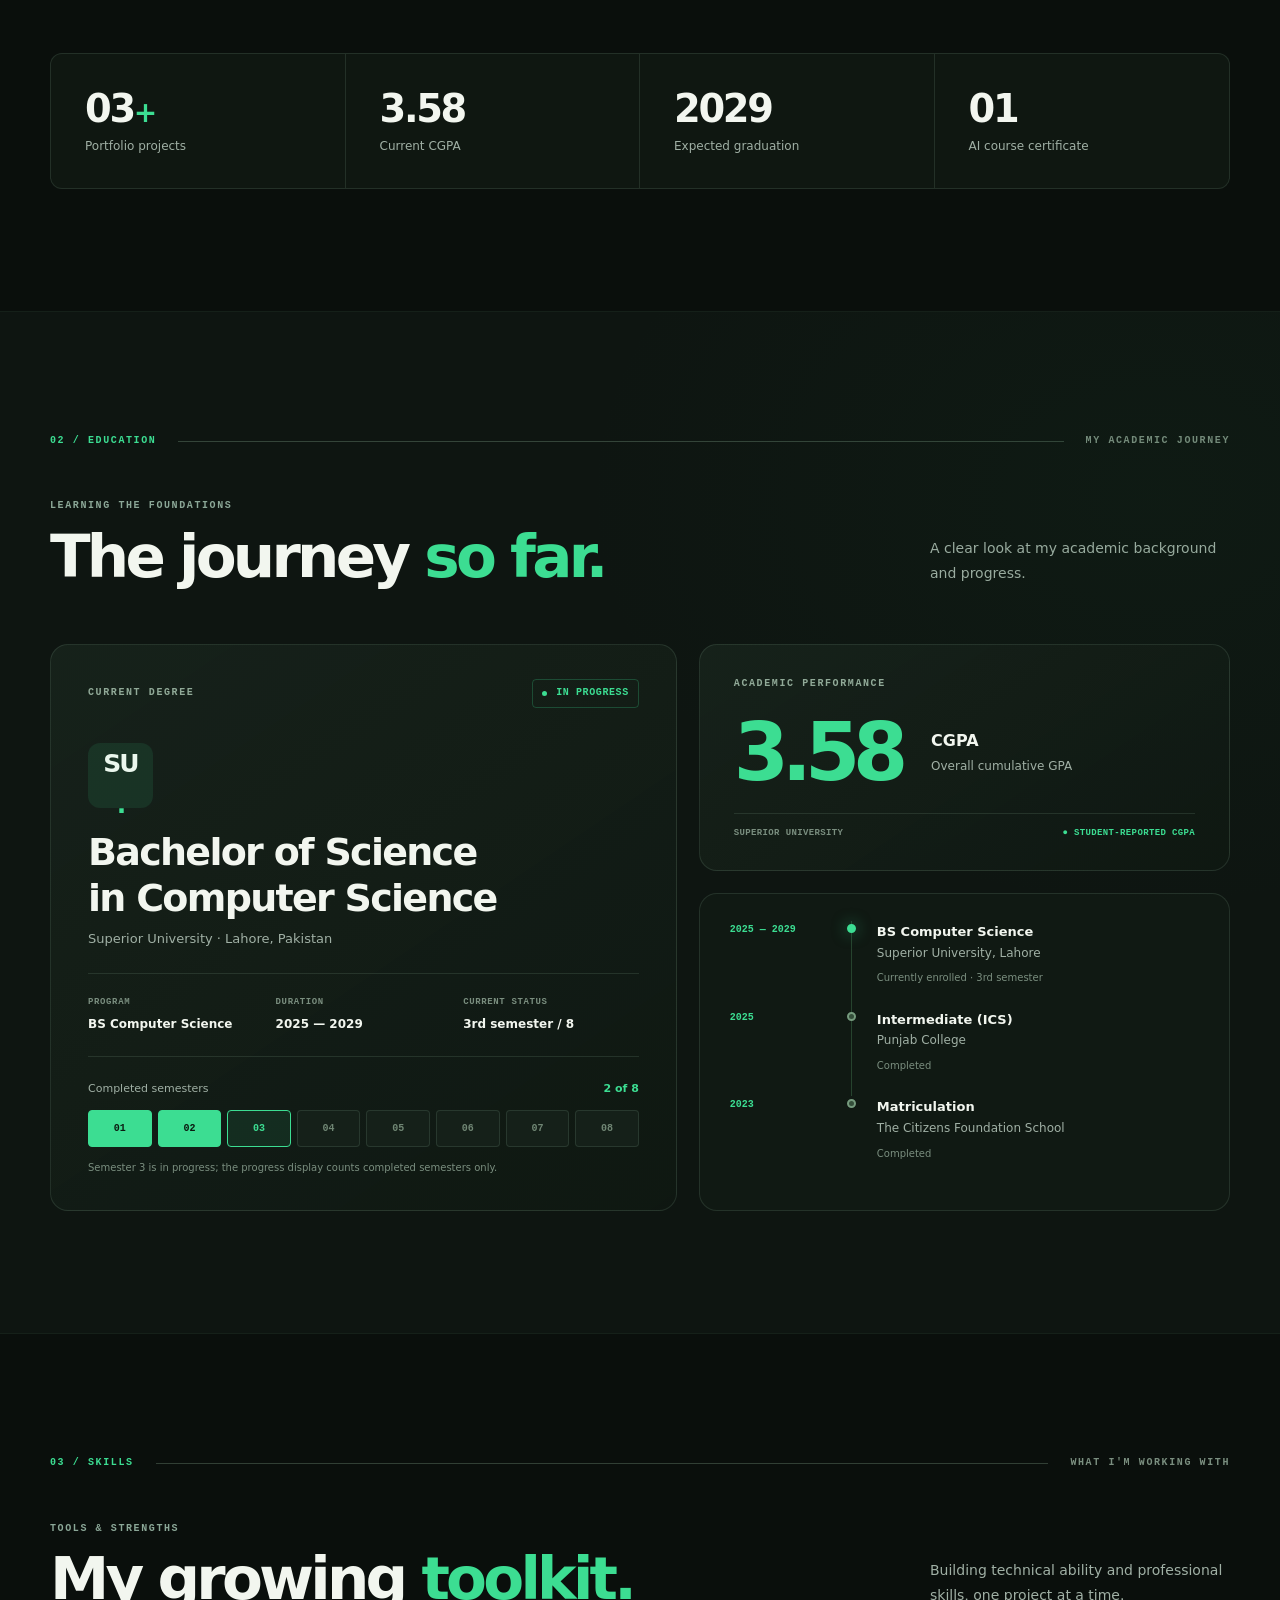
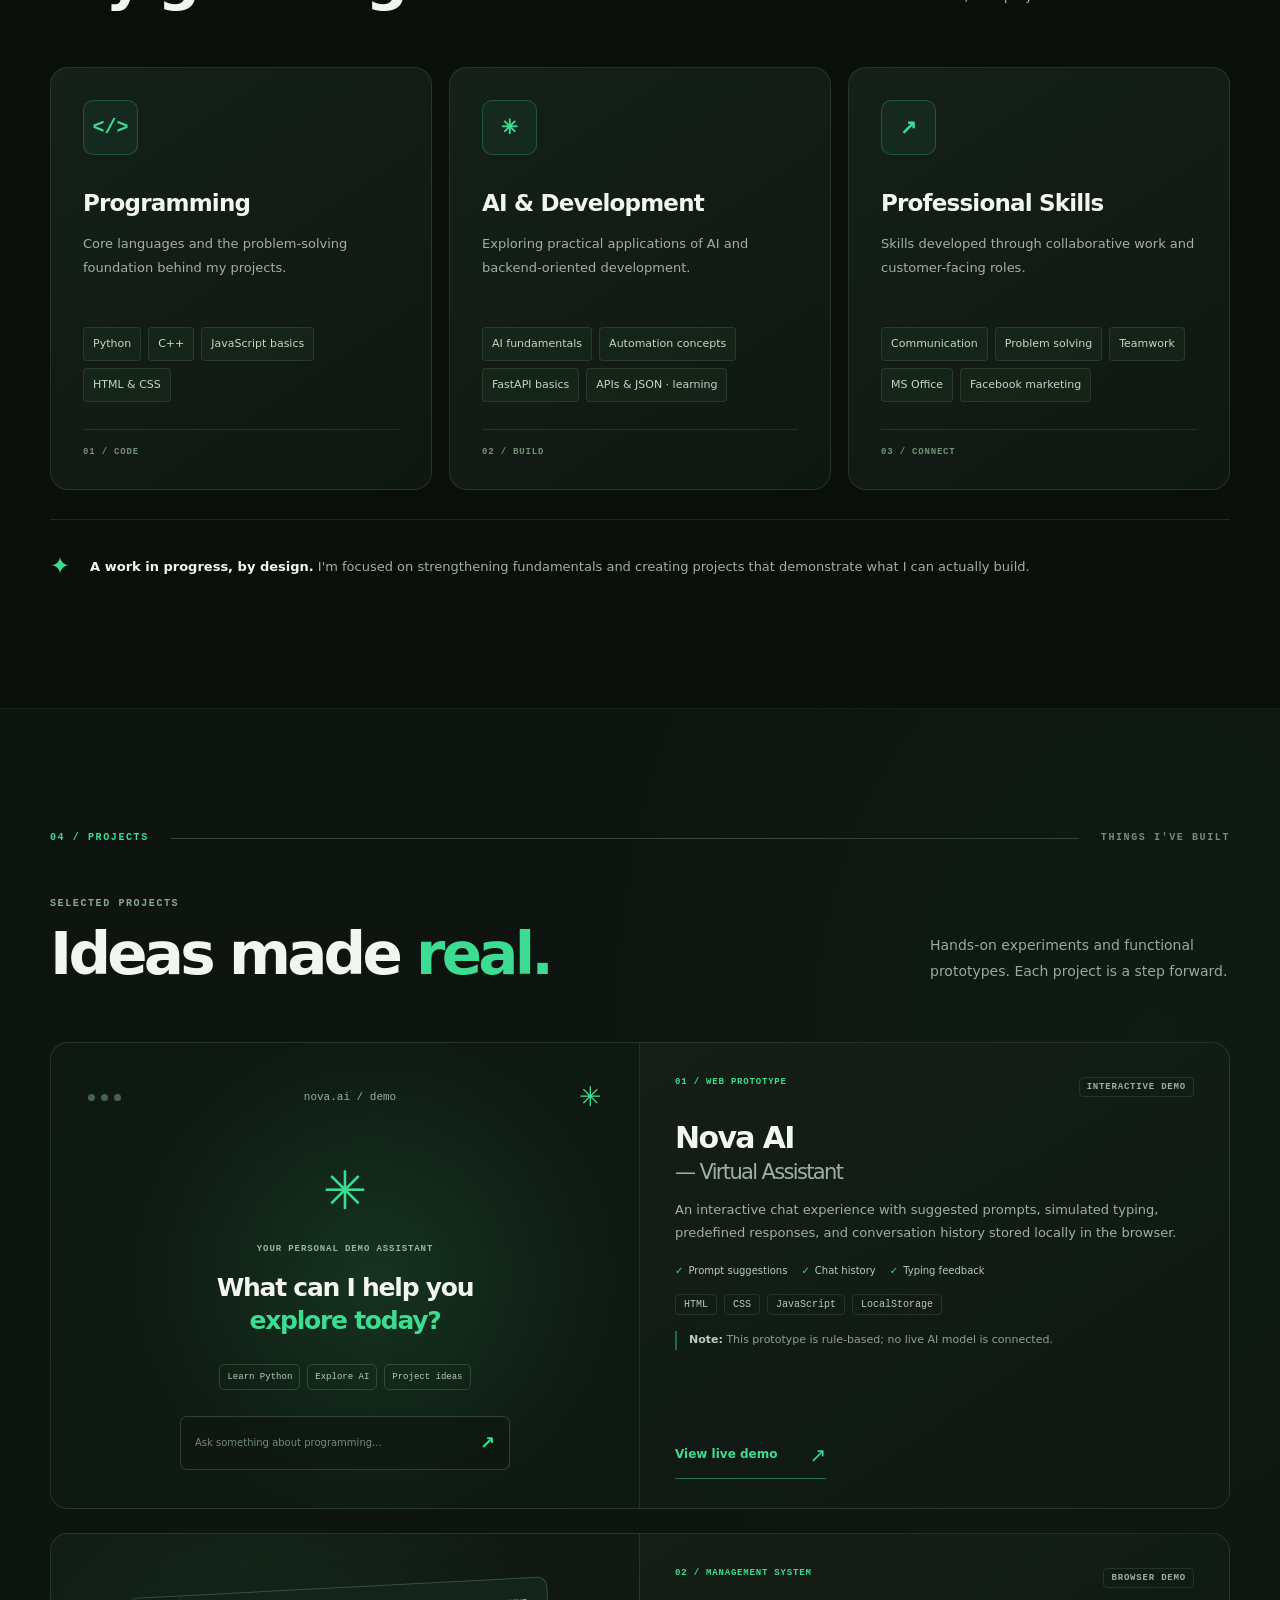
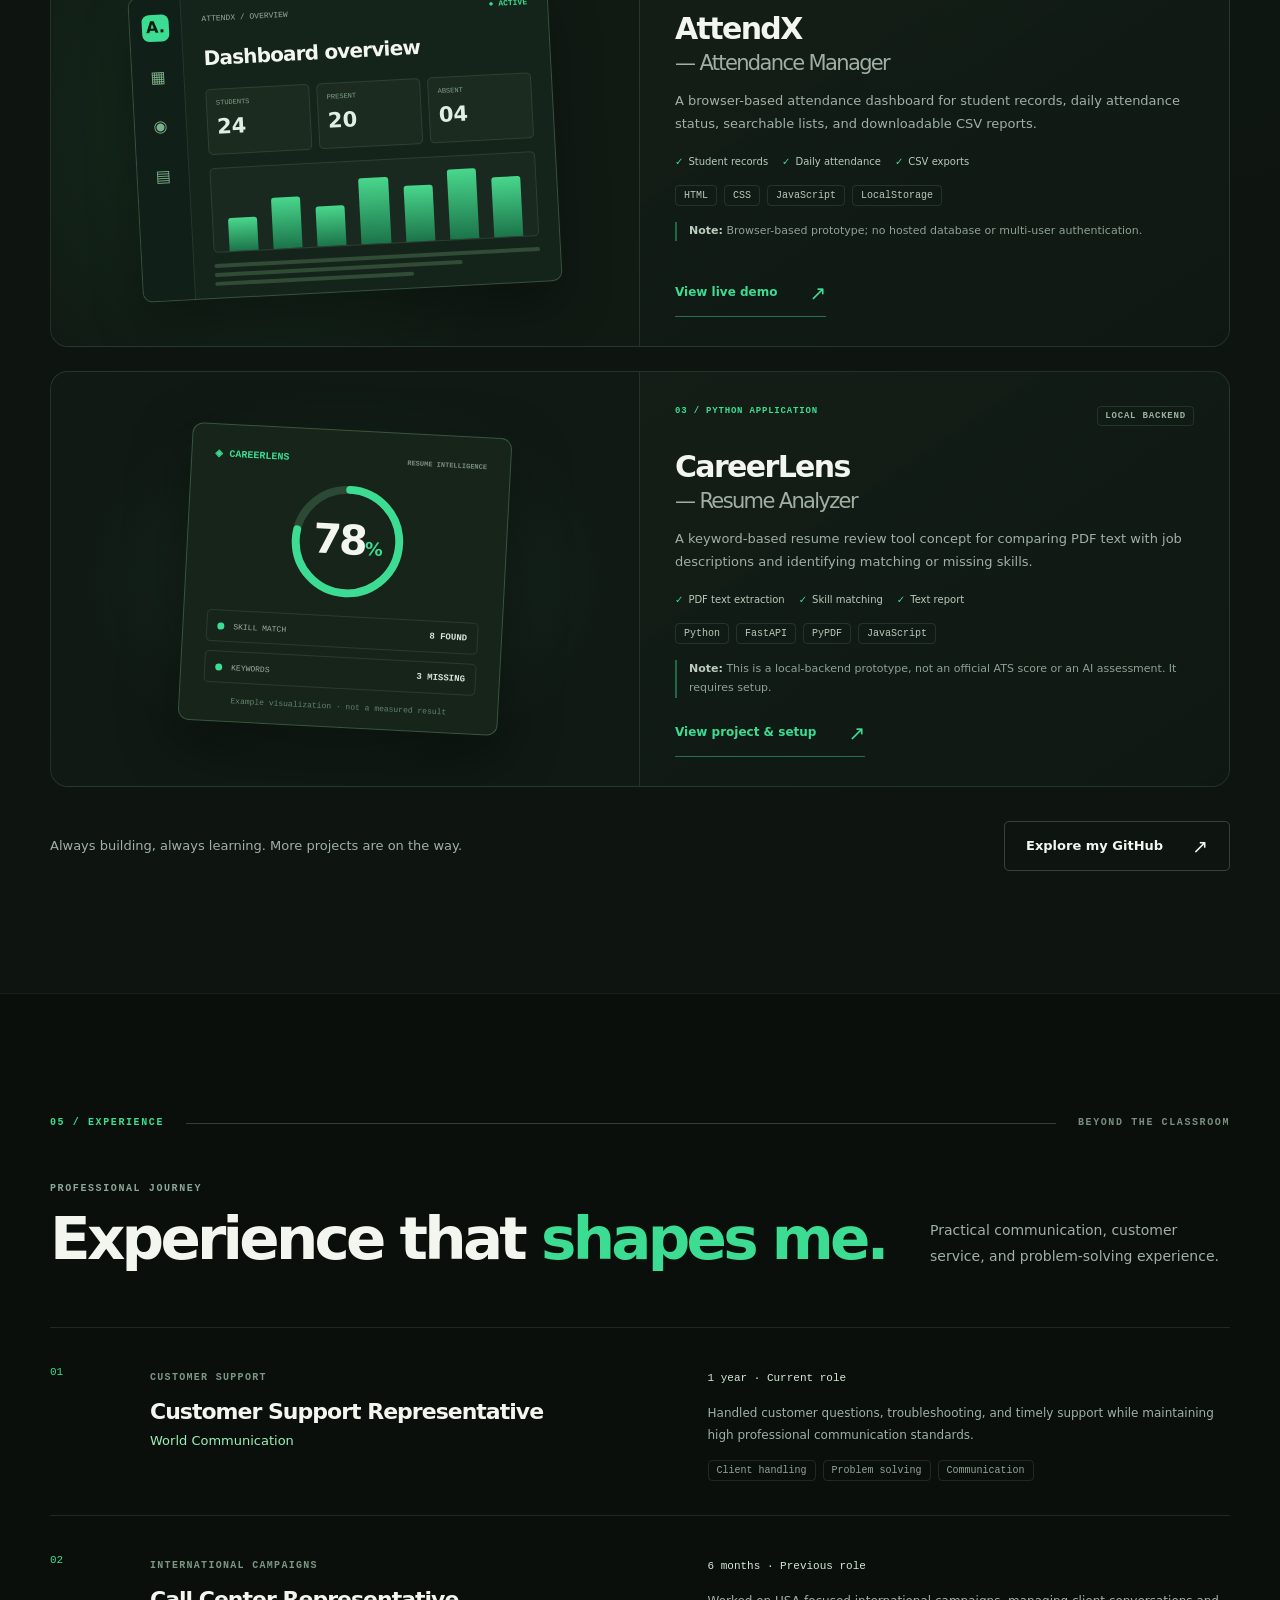
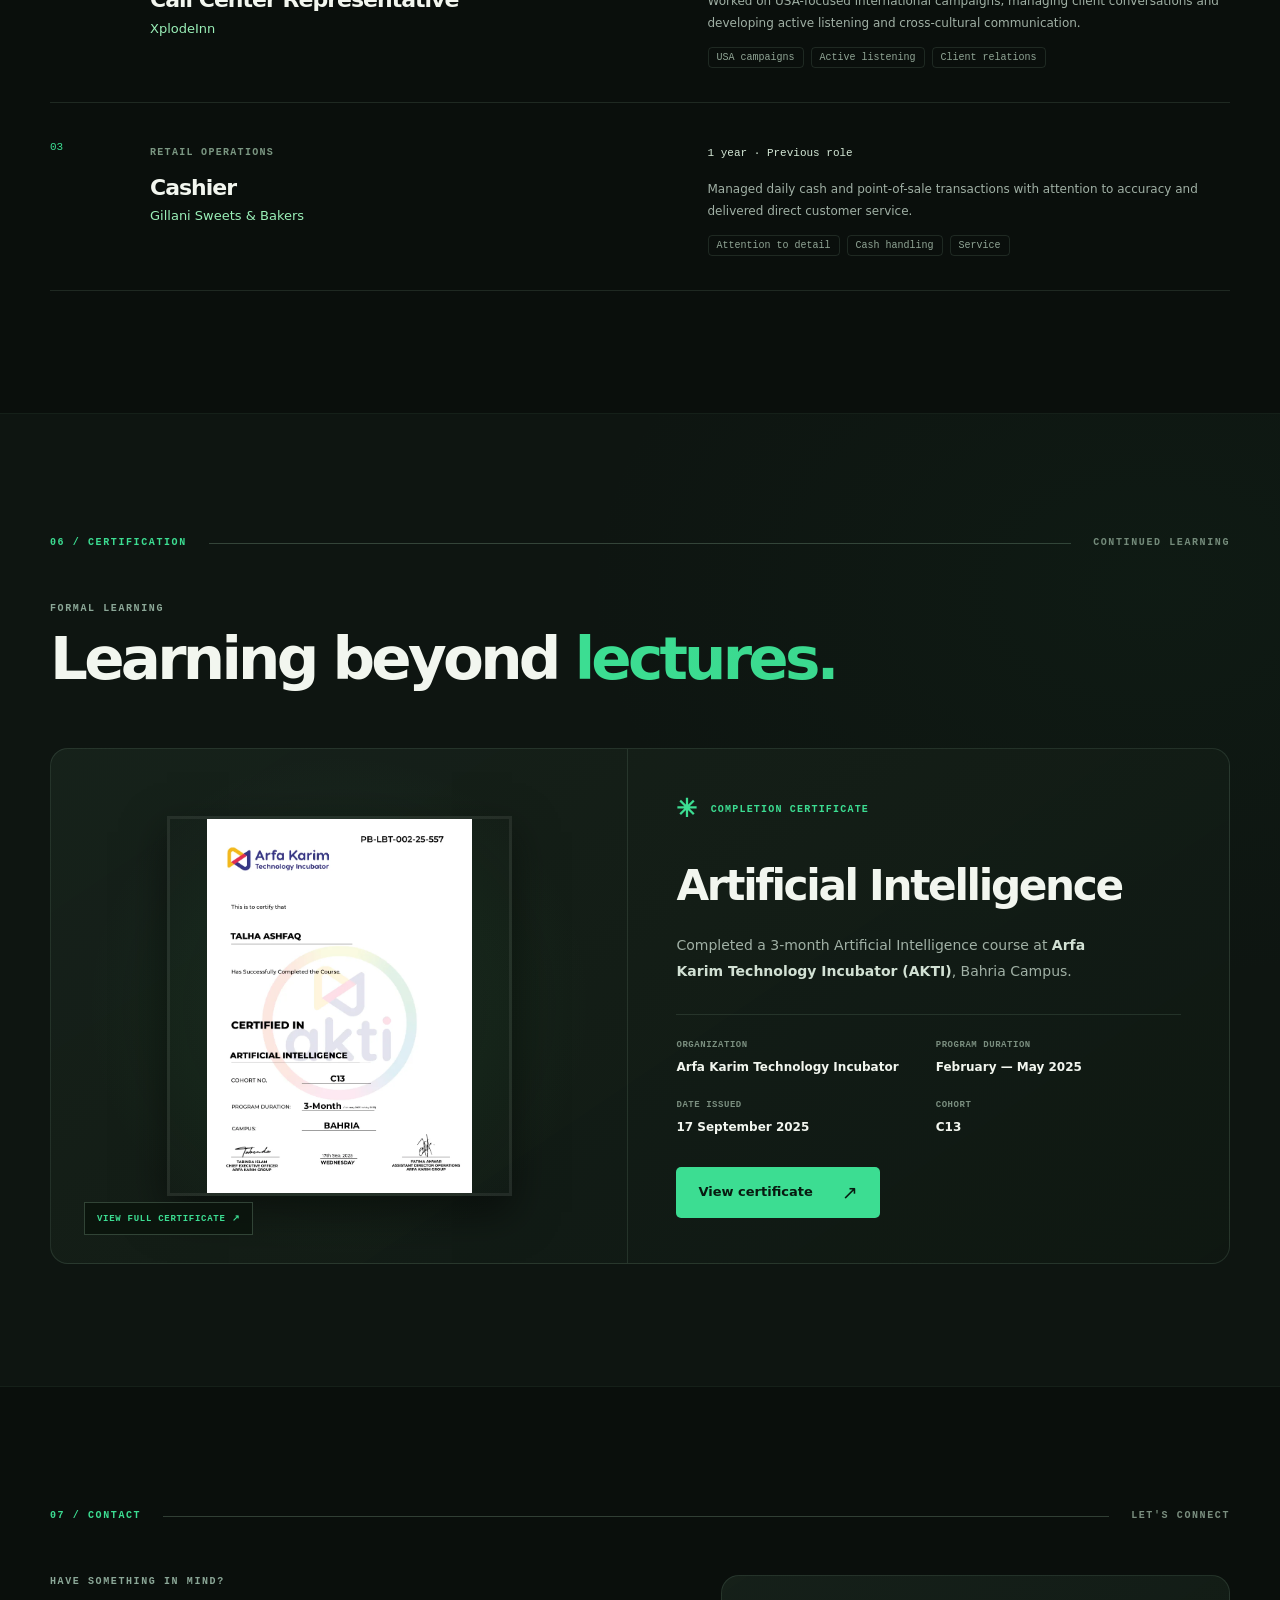
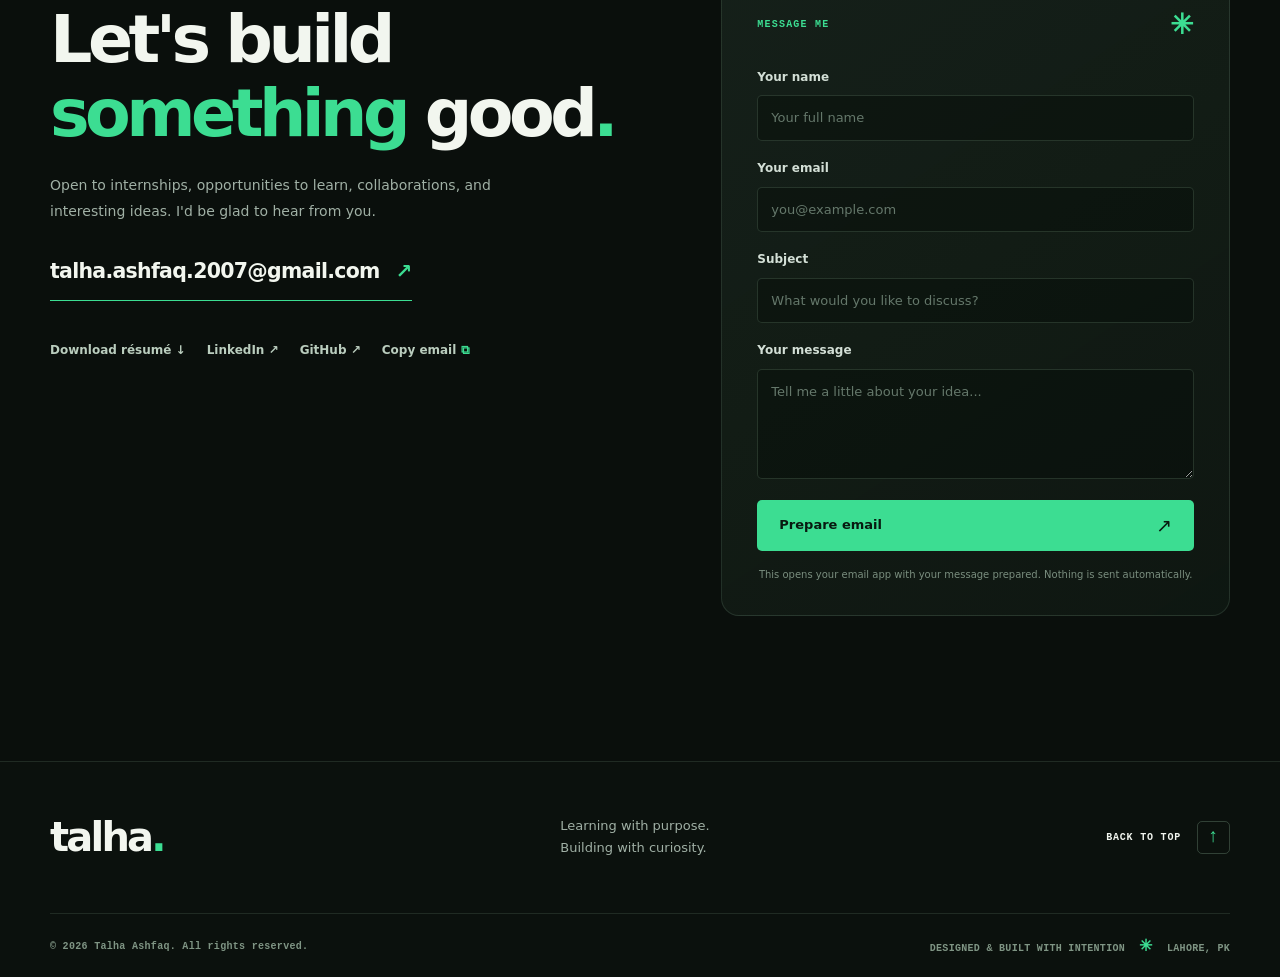
==== commit b8c0bbc0: "Add files via upload" ====
--- a/index.html
+++ b/index.html
@@ -1,87 +1,119 @@
 <!doctype html>
 <html lang="en">
 <head>
-  <meta charset="utf-8">
-  <meta name="viewport" content="width=device-width,initial-scale=1">
-  <meta name="description" content="Talha Ashfaq — Computer Science student, aspiring software developer and AI enthusiast in Lahore, Pakistan.">
-  <meta property="og:title" content="Talha Ashfaq | Developer Portfolio">
-  <meta property="og:description" content="Projects, academic journey, experience and contact information.">
+  <meta charset="UTF-8">
+  <meta name="viewport" content="width=device-width, initial-scale=1.0">
+  <meta name="theme-color" content="#0b100d">
+  <meta name="description" content="Talha Ashfaq — computer science undergraduate, Python developer in progress, and AI enthusiast. Explore selected projects, skills, education, experience, and certifications.">
+  <meta property="og:title" content="Talha Ashfaq — Developer Portfolio">
+  <meta property="og:description" content="Learning with purpose. Building things that matter. Explore my projects and journey in software development and AI.">
   <meta property="og:type" content="website">
-  <title>Talha Ashfaq | Developer Portfolio</title>
+  <link rel="icon" href="assets/favicon.svg" type="image/svg+xml">
+  <link rel="preconnect" href="https://fonts.googleapis.com">
+  <link rel="preconnect" href="https://fonts.gstatic.com" crossorigin>
+  <link href="https://fonts.googleapis.com/css2?family=Orbitron:wght@600;700;800;900&display=swap" rel="stylesheet">
   <link rel="stylesheet" href="style.css">
-  <script src="data.js" defer></script>
   <script src="script.js" defer></script>
+  <title>Talha Ashfaq | Software Developer & AI Enthusiast</title>
 </head>
 <body>
-  <header class="site-header"><nav class="nav wrap" aria-label="Main navigation">
-    <a class="brand" href="index.html">talha<span>.</span></a>
-    <button class="menu-toggle" aria-label="Open menu" aria-expanded="false">☰</button>
-    <div class="nav-links">
-      <a href="index.html">Home</a><a href="about.html">About</a><a href="projects.html">Projects</a><a href="experience.html">Experience</a><a href="contact.html">Contact</a>
-    </div>
-    <div class="nav-actions"><button class="theme-toggle" aria-label="Switch to light theme">☼</button><a class="button button-small" href="contact.html">Let's connect <span>↗</span></a></div>
-  </nav></header>
-  <main>
-    <section class="hero wrap">
-      <div class="hero-copy reveal">
-        <div class="eyebrow"><span class="pulse-dot"></span> COMPUTER SCIENCE STUDENT · LAHORE, PK</div>
-        <p class="mono hero-pre">Hello, world. I'm</p>
-        <h1 class="hero-name"><span id="hero-name" data-name-typewriter aria-label="Talha Ashfaq"><span class="name-first"></span> <span class="gradient-text name-last"></span></span><span class="name-caret" aria-hidden="true">|</span></h1>
-        <div class="role-line"><span class="mono muted">&gt;</span> <span data-rotating-role>Aspiring Software Developer</span><span class="cursor">|</span></div>
-        <p class="hero-description">I’m a Computer Science student interested in software development and artificial intelligence. I enjoy learning by building practical projects, solving problems, and turning ideas into working applications.</p>
-        <div class="hero-actions"><a class="button" href="projects.html">Explore my work <span>↗</span></a><a class="button button-ghost" href="about.html">My journey <span>→</span></a></div>
-        <div class="social-row"><a href="https://github.com/talhaashfaq2007-max" target="_blank" rel="noreferrer">GitHub ↗</a><a href="https://www.linkedin.com/in/talha-ashfaq231/" target="_blank" rel="noreferrer">LinkedIn ↗</a><a href="mailto:talha.ashfaq.2007@gmail.com">Email ↗</a></div>
+  <a class="skip-link" href="#main">Skip to content</a>
+  <div class="scroll-progress" aria-hidden="true"></div>
+  <div class="grain" aria-hidden="true"></div>
+  <header class="site-header" id="top">
+    <nav class="nav shell" aria-label="Main navigation">
+      <a class="logo" href="#home" aria-label="Talha Ashfaq, go to homepage"><span class="logo-glyph">t<span>.</span></span><span class="logo-label">talha<span class="logo-full">.dev</span></span></a>
+      <div class="nav-links" id="nav-links">
+        <a href="#about">About</a><a href="#education">Education</a><a href="#skills">Skills</a><a href="#projects">Projects</a><a href="#experience">Experience</a><a href="#certification">Certificate</a>
       </div>
-      <div class="hero-visual reveal" aria-label="Decorative terminal-style code card">
-        <div class="orb orb-a"></div><div class="orb orb-b"></div>
-        <div class="terminal-card">
-          <div class="terminal-top"><div class="window-dots"><i></i><i></i><i></i></div><span>talha.py</span><span class="terminal-live">● learning</span></div>
-          <div class="terminal-code mono">
-            <div><span class="line-no">01</span> <span class="syntax-purple">class</span> <span class="syntax-blue">Developer</span>:</div>
-            <div><span class="line-no">02</span> &nbsp;&nbsp;<span class="syntax-purple">def</span> <span class="syntax-yellow">__init__</span>(self):</div>
-            <div><span class="line-no">03</span> &nbsp;&nbsp;&nbsp;&nbsp;self.name = <span class="syntax-green">"Talha"</span></div>
-            <div><span class="line-no">04</span> &nbsp;&nbsp;&nbsp;&nbsp;self.focus = <span class="syntax-green">"Software"</span></div>
-            <div><span class="line-no">05</span> &nbsp;&nbsp;&nbsp;&nbsp;self.interest = <span class="syntax-green">"AI"</span></div>
-            <div><span class="line-no">06</span> &nbsp;&nbsp;&nbsp;&nbsp;self.learning = <span class="syntax-orange">True</span></div>
-            <div class="code-gap"><span class="line-no">07</span> <span class="syntax-comment"># learn → build → improve</span></div>
-            <div><span class="line-no">08</span> <span class="syntax-purple">while</span> <span class="syntax-orange">True</span>:</div>
-            <div><span class="line-no">09</span> &nbsp;&nbsp;learn()</div>
-            <div><span class="line-no">10</span> &nbsp;&nbsp;build()</div>
-            <div><span class="line-no">11</span> &nbsp;&nbsp;improve()<span class="cursor">▍</span></div>
+      <a class="nav-contact" href="#contact">Let's talk <span aria-hidden="true">↗</span></a>
+      <button class="menu-toggle" type="button" aria-label="Open navigation menu" aria-controls="nav-links" aria-expanded="false"><span></span><span></span><span></span></button>
+    </nav>
+  </header>
+
+  <main id="main">
+    <section class="hero shell" id="home" aria-labelledby="hero-title">
+      <div class="hero-aura" aria-hidden="true"></div>
+      <div class="hero-copy">
+        <div class="eyebrow-pill"><span class="live-dot"></span> AVAILABLE FOR INTERNSHIPS & COLLABORATION</div>
+        <p class="hero-overline">HELLO, I'M <span class="arrow-line" aria-hidden="true"></span></p>
+        <h1 class="hero-name" id="hero-title" aria-label="Talha Ashfaq">
+          <span class="name-line is-typing" id="first-name-line" aria-hidden="true"><span class="name-word" id="hero-first-name">TALHA</span><span class="name-typing-caret"></span></span>
+          <span class="name-line name-line--accent" id="last-name-line" aria-hidden="true"><span class="name-word" id="hero-last-name">ASHFAQ</span><span class="name-typing-caret"></span></span>
+        </h1>
+        <p class="hero-motto">Learning to code. <span>Building the future.</span></p>
+        <p class="hero-role">I'm a <span id="type-target">Computer Science Student</span><span class="typing-cursor" aria-hidden="true"></span></p>
+        <p class="hero-desc">A Computer Science undergraduate in Lahore exploring software development, Python, and practical AI applications. I turn curiosity into projects and keep improving with every build.</p>
+        <div class="hero-actions">
+          <a class="btn btn-primary" href="#projects">Explore my work <span aria-hidden="true">↗</span></a>
+          <a class="btn btn-quiet" href="#contact">Get in touch <span aria-hidden="true">↗</span></a><a class="hero-resume" href="assets/Talha-Ashfaq-Resume.pdf" download>↓ Download résumé</a>
+        </div>
+        <div class="hero-socials"><span>FIND ME ON</span><a href="https://github.com/talhaashfaq2007-max" target="_blank" rel="noopener noreferrer">GitHub ↗</a><a href="https://www.linkedin.com/in/talha-ashfaq231/" target="_blank" rel="noopener noreferrer">LinkedIn ↗</a><span class="hero-social-line"></span></div>
+      </div>
+      <div class="hero-art" aria-label="Decorative developer workstation visual">
+        <div class="art-grid" aria-hidden="true"></div>
+        <div class="orbit orbit-a" aria-hidden="true"></div><div class="orbit orbit-b" aria-hidden="true"></div>
+        <div class="floating-badge badge-top" aria-hidden="true"><span class="badge-symbol">✦</span><span>AI <small>EXPLORING</small></span></div>
+        <div class="floating-badge badge-bottom" aria-hidden="true"><span class="badge-symbol terminal-arrow">&gt;_</span><span>BUILD MODE <small>ACTIVE</small></span></div>
+        <div class="terminal-card" data-tilt>
+          <div class="terminal-top"><div class="window-dots"><i></i><i></i><i></i></div><span>talha / developer.py</span><span class="terminal-more">···</span></div>
+          <div class="terminal-body" aria-hidden="true">
+            <div><span class="line-no">01</span><span class="code-key">class</span> <span class="code-type">Developer</span>:</div>
+            <div><span class="line-no">02</span>  <span class="code-key">def</span> <span class="code-func">__init__</span>(self):</div>
+            <div><span class="line-no">03</span>    self.name = <span class="code-string">"Talha"</span></div>
+            <div><span class="line-no">04</span>    self.focus = <span class="code-string">"Python + AI"</span></div>
+            <div><span class="line-no">05</span>    self.status = <span class="code-bool">"building"</span></div>
+            <div><span class="line-no">06</span></div>
+            <div><span class="line-no">07</span><span class="code-comment"># Curiosity meets consistency.</span></div>
+            <div><span class="line-no">08</span><span class="code-key">while</span> <span class="code-bool">True</span>:</div>
+            <div><span class="line-no">09</span>    learn() <span class="code-comment"># every day</span></div>
+            <div><span class="line-no">10</span>    build() <span class="cursor-block">▌</span></div>
           </div>
-          <div class="terminal-bottom"><span>PYTHON</span><span>UTF-8</span><span>● portfolio</span></div>
+          <div class="terminal-footer"><span><i class="pulse-dot"></i> All systems curious</span><span>PYTHON · UTF-8</span></div>
         </div>
-        <div class="float-chip chip-one">{ Python }</div><div class="float-chip chip-two">C++</div><div class="float-chip chip-three">AI / ML · exploring</div>
+        <div class="corner-label art-label-one" aria-hidden="true">01 / CREATE</div><div class="corner-label art-label-two" aria-hidden="true">EST. 2025</div>
       </div>
+      <a class="scroll-indicator" href="#about" aria-label="Scroll to about section"><span>SCROLL TO EXPLORE</span><span class="scroll-mouse"><i></i></span></a>
     </section>
 
-    <section class="ticker" aria-label="Areas of interest"><div class="ticker-track mono"><span>PYTHON</span><b>✳</b><span>C++</span><b>✳</b><span>SOFTWARE DEVELOPMENT</span><b>✳</b><span>ARTIFICIAL INTELLIGENCE</span><b>✳</b><span>PROBLEM SOLVING</span><b>✳</b><span>PYTHON</span><b>✳</b><span>C++</span></div></section>
+    <div class="marquee-wrap" aria-hidden="true"><div class="marquee-track"><span>PYTHON <b>✳</b> ARTIFICIAL INTELLIGENCE <b>✳</b> SOFTWARE DEVELOPMENT <b>✳</b> PROBLEM SOLVING <b>✳</b> C++ <b>✳</b> CONTINUOUS LEARNING <b>✳</b></span><span>PYTHON <b>✳</b> ARTIFICIAL INTELLIGENCE <b>✳</b> SOFTWARE DEVELOPMENT <b>✳</b> PROBLEM SOLVING <b>✳</b> C++ <b>✳</b> CONTINUOUS LEARNING <b>✳</b></span></div></div>
 
-    <section class="section wrap reveal">
-      <div class="section-heading"><div><p class="eyebrow">A QUICK INTRODUCTION</p><h2>Curious by nature.<br><span class="gradient-text">Building as I learn.</span></h2></div><a class="text-link" href="about.html">More about me ↗</a></div>
-      <div class="intro-grid"><div class="intro-copy panel"><p>I’m pursuing a BS in Computer Science at <strong>Superior University, Lahore</strong>. My current focus is strengthening programming fundamentals, learning Python, and developing practical applications.</p><p>I’m at an early stage of my developer journey, so I value real projects, honest feedback, and steady progress over inflated titles.</p><a class="text-link" href="experience.html">Explore my experience ↗</a></div>
-        <div class="quick-facts"><div class="fact-card"><span class="fact-icon">⌘</span><strong>03</strong><small>Projects in my portfolio</small></div><div class="fact-card"><span class="fact-icon">◎</span><strong>3rd</strong><small>Current BSCS semester</small></div><div class="fact-card"><span class="fact-icon">⌁</span><strong>2029</strong><small>Expected graduation</small></div><div class="fact-card"><span class="fact-icon">↗</span><strong>Lahore</strong><small>Pakistan</small></div></div>
+    <section class="section shell" id="about" aria-labelledby="about-title">
+      <div class="section-top reveal"><span class="section-index">01 / INTRODUCTION</span><span class="section-hairline"></span><span class="section-meta">THE PERSON BEHIND THE CODE</span></div>
+      <div class="about-grid">
+        <div class="section-heading reveal"><p class="eyebrow">WHO I AM</p><h2 id="about-title">Curious mind.<br><span class="ink-accent">Practical thinker.</span></h2><div class="about-monogram" aria-hidden="true"><span>TA<span class="monogram-spark">✦</span></span></div></div>
+        <div class="about-text reveal delay-1"><p class="lead">I'm <strong>Talha Ashfaq</strong>, a BS Computer Science student at Superior University, Lahore, driven by a passion for building useful technology.</p><p>My interest lies in software development, Python, and emerging applications of artificial intelligence. I enjoy working through real problems and learning how the pieces of a system come together.</p><p>I'm still growing as a developer. Rather than claiming expertise I haven't earned, I focus on fundamentals, practical projects, and consistent progress.</p><div class="about-tags"><span><span class="mini-dot"></span> Lahore, Pakistan</span><span><span class="mini-dot"></span> BSCS · 3rd semester</span><span><span class="mini-dot"></span> Open to learning</span></div></div>
       </div>
+      <div class="stats-grid reveal"><article class="stat"><span class="stat-big">03<span class="symbol">+</span></span><span>Portfolio projects</span></article><article class="stat"><span class="stat-big">3.58</span><span>Current CGPA</span></article><article class="stat"><span class="stat-big">2029</span><span>Expected graduation</span></article><article class="stat"><span class="stat-big">01</span><span>AI course certificate</span></article></div>
     </section>
 
-    <section class="section section-alt"><div class="wrap reveal">
-      <div class="section-heading"><div><p class="eyebrow">ACADEMIC SNAPSHOT</p><h2>My university <span class="gradient-text">journey.</span></h2><p class="section-subtitle">A quick look at my current BS Computer Science progress.</p></div><a class="text-link" href="about.html#education">Academic details ↗</a></div>
-      <div class="academic-grid">
-        <article class="academic-card academic-main"><div class="card-topline"><span class="eyebrow">CURRENT PROGRAM</span><span class="status-pill"><i></i> In progress</span></div><h3>BS Computer Science</h3><p>Superior University · Lahore</p><div class="academic-meta"><div><small>Current semester</small><strong>03 <span>/ 08</span></strong></div><div><small>Expected graduation</small><strong>2029</strong></div></div><div class="progress-label"><span>Semester journey</span><span>2 of 8 completed</span></div><div class="progress-track"><span style="width:25%"></span></div><p class="micro-note">Progress reflects completed semesters only; current-semester completion is not yet counted.</p></article>
-        <article class="academic-card cgpa-card"><span class="eyebrow">ACADEMIC PERFORMANCE</span><div class="cgpa-value" data-cgpa>3.58</div><p data-cgpa-note>Overall CGPA · Superior University</p><a class="text-link" href="about.html#education">View academic profile ↗</a></article>
-      </div>
-      <div class="semester-strip" aria-label="Semester progress"><div class="semester done"><b>01</b><span>Completed</span></div><div class="semester done"><b>02</b><span>Completed</span></div><div class="semester current"><b>03</b><span>Current</span></div><div class="semester"><b>04</b><span>Upcoming</span></div><div class="semester"><b>05</b><span>Upcoming</span></div><div class="semester"><b>06</b><span>Upcoming</span></div><div class="semester"><b>07</b><span>Upcoming</span></div><div class="semester"><b>08</b><span>Upcoming</span></div></div>
+    <section class="section section-depth" id="education" aria-labelledby="education-title"><div class="shell">
+      <div class="section-top reveal"><span class="section-index">02 / EDUCATION</span><span class="section-hairline"></span><span class="section-meta">MY ACADEMIC JOURNEY</span></div>
+      <div class="section-heading heading-row reveal"><div><p class="eyebrow">LEARNING THE FOUNDATIONS</p><h2 id="education-title">The journey <span class="ink-accent">so far.</span></h2></div><p class="heading-note">A clear look at my academic background and progress.</p></div>
+      <div class="education-layout"><article class="degree-feature surface reveal" data-spotlight><div class="feature-top"><span class="small-label">CURRENT DEGREE</span><span class="status-badge"><i></i> IN PROGRESS</span></div><div class="degree-logo">SU<span>.</span></div><h3>Bachelor of Science<br>in Computer Science</h3><p>Superior University · Lahore, Pakistan</p><div class="degree-info"><div><span>PROGRAM</span><strong>BS Computer Science</strong></div><div><span>DURATION</span><strong>2025 — 2029</strong></div><div><span>CURRENT STATUS</span><strong>3rd semester / 8</strong></div></div><div class="semester-header"><span>Completed semesters</span><strong>2 of 8</strong></div><div class="semesters" role="img" aria-label="Semesters 1 and 2 completed, semester 3 currently in progress, 4 to 8 upcoming"><span class="done">01</span><span class="done">02</span><span class="current">03</span><span>04</span><span>05</span><span>06</span><span>07</span><span>08</span></div><p class="microcopy">Semester 3 is in progress; the progress display counts completed semesters only.</p></article>
+      <div class="edu-right"><article class="cgpa-card surface reveal delay-1" data-spotlight><div class="small-label">ACADEMIC PERFORMANCE</div><div class="cgpa-flex"><strong class="cgpa-number">3.58</strong><div><span class="cgpa-label">CGPA</span><small>Overall cumulative GPA</small></div></div><div class="cgpa-bottom"><span>SUPERIOR UNIVERSITY</span><span>● STUDENT-REPORTED CGPA</span></div></article><div class="edu-timeline reveal delay-2"><article class="edu-step"><div class="step-year">2025 — 2029</div><div class="step-content"><span class="step-dot active"></span><h4>BS Computer Science</h4><p>Superior University, Lahore</p><small>Currently enrolled · 3rd semester</small></div></article><article class="edu-step"><div class="step-year">2025</div><div class="step-content"><span class="step-dot"></span><h4>Intermediate (ICS)</h4><p>Punjab College</p><small>Completed</small></div></article><article class="edu-step"><div class="step-year">2023</div><div class="step-content"><span class="step-dot"></span><h4>Matriculation</h4><p>The Citizens Foundation School</p><small>Completed</small></div></article></div></div></div>
     </div></section>
 
-    <section class="section wrap reveal"><div class="section-heading"><div><p class="eyebrow">SELECTED WORK</p><h2>Projects I’m <span class="gradient-text">building.</span></h2></div><a class="text-link" href="projects.html">All projects ↗</a></div>
-      <div class="project-grid">
-        <article class="project-card"><div class="project-card-top"><span class="project-index">01 / ASSISTANT</span><span class="project-symbol">✳</span></div><h3>Nova AI</h3><p>A chat-style assistant prototype with suggested prompts, demo responses, typing feedback, and saved conversation history.</p><div class="tag-row"><span>HTML</span><span>CSS</span><span>JavaScript</span></div><div class="project-card-footer"><span class="status-text">Rule-based prototype</span><a href="projects/nova-ai/index.html">Open demo ↗</a></div></article>
-        <article class="project-card"><div class="project-card-top"><span class="project-index">02 / MANAGEMENT</span><span class="project-symbol">▦</span></div><h3>AttendX</h3><p>A student attendance dashboard prototype for student records, daily status marking, attendance summaries, and CSV reports.</p><div class="tag-row"><span>HTML</span><span>CSS</span><span>JavaScript</span></div><div class="project-card-footer"><span class="status-text">Browser-storage prototype</span><a href="smart-attendance-system/index.html">Open demo ↗</a></div></article>
-        <article class="project-card"><div class="project-card-top"><span class="project-index">03 / CAREER TOOL</span><span class="project-symbol">⌕</span></div><h3>CareerLens</h3><p>A resume analysis prototype that extracts PDF text and compares listed skills with a target job description.</p><div class="tag-row"><span>Python</span><span>FastAPI</span><span>PyPDF</span></div><div class="project-card-footer"><span class="status-text">Local backend required</span><a href="projects/career-lens/index.html">Open demo ↗</a></div></article>
-      </div>
+    <section class="section shell" id="skills" aria-labelledby="skills-title"><div class="section-top reveal"><span class="section-index">03 / SKILLS</span><span class="section-hairline"></span><span class="section-meta">WHAT I'M WORKING WITH</span></div><div class="section-heading heading-row reveal"><div><p class="eyebrow">TOOLS & STRENGTHS</p><h2 id="skills-title">My growing <span class="ink-accent">toolkit.</span></h2></div><p class="heading-note">Building technical ability and professional skills, one project at a time.</p></div>
+      <div class="skills-grid"><article class="skill-card surface reveal" data-spotlight><div class="skill-icon">&lt;/&gt;</div><h3>Programming</h3><p>Core languages and the problem-solving foundation behind my projects.</p><div class="skill-pills"><span>Python</span><span>C++</span><span>JavaScript basics</span><span>HTML & CSS</span></div><div class="skill-card-index">01 / CODE</div></article><article class="skill-card surface reveal delay-1" data-spotlight><div class="skill-icon">✳</div><h3>AI & Development</h3><p>Exploring practical applications of AI and backend-oriented development.</p><div class="skill-pills"><span>AI fundamentals</span><span>Automation concepts</span><span>FastAPI basics</span><span>APIs & JSON · learning</span></div><div class="skill-card-index">02 / BUILD</div></article><article class="skill-card surface reveal delay-2" data-spotlight><div class="skill-icon">↗</div><h3>Professional Skills</h3><p>Skills developed through collaborative work and customer-facing roles.</p><div class="skill-pills"><span>Communication</span><span>Problem solving</span><span>Teamwork</span><span>MS Office</span><span>Facebook marketing</span></div><div class="skill-card-index">03 / CONNECT</div></article></div>
+      <div class="skills-footer reveal"><span class="micro-star">✦</span><p><strong>A work in progress, by design.</strong> I'm focused on strengthening fundamentals and creating projects that demonstrate what I can actually build.</p></div>
     </section>
 
-    <section class="cta-band wrap reveal"><div><p class="eyebrow">LET'S CONNECT</p><h2>Have an opportunity or an idea?</h2><p>I’m open to learning, collaboration, and suitable early-career opportunities.</p></div><a class="button" href="contact.html">Get in touch <span>↗</span></a></section>
+    <section class="section section-depth" id="projects" aria-labelledby="projects-title"><div class="shell"><div class="section-top reveal"><span class="section-index">04 / PROJECTS</span><span class="section-hairline"></span><span class="section-meta">THINGS I'VE BUILT</span></div><div class="section-heading heading-row reveal"><div><p class="eyebrow">SELECTED PROJECTS</p><h2 id="projects-title">Ideas made <span class="ink-accent">real.</span></h2></div><p class="heading-note">Hands-on experiments and functional prototypes. Each project is a step forward.</p></div>
+      <div class="projects-list">
+      <article class="project-card surface reveal" data-spotlight><div class="project-visual visual-nova"><div class="project-visual-top"><span class="fake-dots"><i></i><i></i><i></i></span><span>nova.ai / demo</span><span>✳</span></div><div class="nova-body"><div class="nova-mark">✳</div><span>YOUR PERSONAL DEMO ASSISTANT</span><strong>What can I help you<br><em>explore today?</em></strong><div class="nova-chips"><span>Learn Python</span><span>Explore AI</span><span>Project ideas</span></div><div class="nova-input">Ask something about programming... <b>↗</b></div></div></div><div class="project-details"><div class="project-topline"><span>01 / WEB PROTOTYPE</span><span class="project-status">INTERACTIVE DEMO</span></div><h3>Nova AI <span class="project-subname">— Virtual Assistant</span></h3><p>An interactive chat experience with suggested prompts, simulated typing, predefined responses, and conversation history stored locally in the browser.</p><div class="project-features"><span>Prompt suggestions</span><span>Chat history</span><span>Typing feedback</span></div><div class="project-tech"><span>HTML</span><span>CSS</span><span>JavaScript</span><span>LocalStorage</span></div><p class="project-caveat"><strong>Note:</strong> This prototype is rule-based; no live AI model is connected.</p><a class="text-link" href="projects/nova-ai/index.html">View live demo <span>↗</span></a></div></article>
+      <article class="project-card surface reveal" data-spotlight><div class="project-visual visual-attend"><div class="attend-preview"><div class="attend-rail"><b>A.</b><span>▦</span><span>◉</span><span>▤</span></div><div class="attend-main"><div class="attend-head"><span>ATTENDX / OVERVIEW</span><b>● ACTIVE</b></div><h4>Dashboard overview</h4><div class="attend-stats"><div><small>STUDENTS</small><b>24</b></div><div><small>PRESENT</small><b>20</b></div><div><small>ABSENT</small><b>04</b></div></div><div class="attend-chart"><i style="height:45%"></i><i style="height:70%"></i><i style="height:55%"></i><i style="height:90%"></i><i style="height:76%"></i><i style="height:95%"></i><i style="height:82%"></i></div><div class="attend-table"><span></span><span></span><span></span></div></div></div></div><div class="project-details"><div class="project-topline"><span>02 / MANAGEMENT SYSTEM</span><span class="project-status">BROWSER DEMO</span></div><h3>AttendX <span class="project-subname">— Attendance Manager</span></h3><p>A browser-based attendance dashboard for student records, daily attendance status, searchable lists, and downloadable CSV reports.</p><div class="project-features"><span>Student records</span><span>Daily attendance</span><span>CSV exports</span></div><div class="project-tech"><span>HTML</span><span>CSS</span><span>JavaScript</span><span>LocalStorage</span></div><p class="project-caveat"><strong>Note:</strong> Browser-based prototype; no hosted database or multi-user authentication.</p><a class="text-link" href="smart-attendance-system/index.html">View live demo <span>↗</span></a></div></article>
+      <article class="project-card surface reveal" data-spotlight><div class="project-visual visual-career"><div class="career-preview"><div class="career-top"><span>◈ CAREERLENS</span><small>RESUME INTELLIGENCE</small></div><div class="career-score"><svg viewBox="0 0 120 120" aria-hidden="true"><circle cx="60" cy="60" r="46"/><circle cx="60" cy="60" r="46"/></svg><strong>78<small>%</small></strong></div><div class="career-stats"><div><i></i><span>SKILL MATCH</span><b>8 FOUND</b></div><div><i></i><span>KEYWORDS</span><b>3 MISSING</b></div></div><div class="career-foot">Example visualization · not a measured result</div></div></div><div class="project-details"><div class="project-topline"><span>03 / PYTHON APPLICATION</span><span class="project-status">LOCAL BACKEND</span></div><h3>CareerLens <span class="project-subname">— Resume Analyzer</span></h3><p>A keyword-based resume review tool concept for comparing PDF text with job descriptions and identifying matching or missing skills.</p><div class="project-features"><span>PDF text extraction</span><span>Skill matching</span><span>Text report</span></div><div class="project-tech"><span>Python</span><span>FastAPI</span><span>PyPDF</span><span>JavaScript</span></div><p class="project-caveat"><strong>Note:</strong> This is a local-backend prototype, not an official ATS score or an AI assessment. It requires setup.</p><a class="text-link" href="projects/career-lens/index.html">View project & setup <span>↗</span></a></div></article>
+      </div>
+      <div class="project-end reveal"><p>Always building, always learning. More projects are on the way.</p><a class="btn btn-outline" href="https://github.com/talhaashfaq2007-max" target="_blank" rel="noopener noreferrer">Explore my GitHub <span aria-hidden="true">↗</span></a></div>
+    </div></section>
+
+    <section class="section shell" id="experience" aria-labelledby="experience-title"><div class="section-top reveal"><span class="section-index">05 / EXPERIENCE</span><span class="section-hairline"></span><span class="section-meta">BEYOND THE CLASSROOM</span></div><div class="section-heading heading-row reveal"><div><p class="eyebrow">PROFESSIONAL JOURNEY</p><h2 id="experience-title">Experience that <span class="ink-accent">shapes me.</span></h2></div><p class="heading-note">Practical communication, customer service, and problem-solving experience.</p></div><div class="work-list"><article class="work-item reveal"><div class="work-no">01</div><div class="work-left"><span class="work-category">CUSTOMER SUPPORT</span><h3>Customer Support Representative</h3><p>World Communication</p></div><div class="work-right"><span class="work-duration">1 year · Current role</span><p>Handled customer questions, troubleshooting, and timely support while maintaining high professional communication standards.</p><div class="work-tags"><span>Client handling</span><span>Problem solving</span><span>Communication</span></div></div></article><article class="work-item reveal"><div class="work-no">02</div><div class="work-left"><span class="work-category">INTERNATIONAL CAMPAIGNS</span><h3>Call Center Representative</h3><p>XplodeInn</p></div><div class="work-right"><span class="work-duration">6 months · Previous role</span><p>Worked on USA-focused international campaigns, managing client conversations and developing active listening and cross-cultural communication.</p><div class="work-tags"><span>USA campaigns</span><span>Active listening</span><span>Client relations</span></div></div></article><article class="work-item reveal"><div class="work-no">03</div><div class="work-left"><span class="work-category">RETAIL OPERATIONS</span><h3>Cashier</h3><p>Gillani Sweets & Bakers</p></div><div class="work-right"><span class="work-duration">1 year · Previous role</span><p>Managed daily cash and point-of-sale transactions with attention to accuracy and delivered direct customer service.</p><div class="work-tags"><span>Attention to detail</span><span>Cash handling</span><span>Service</span></div></div></article></div></section>
+
+    <section class="section section-depth" id="certification" aria-labelledby="certification-title"><div class="shell"><div class="section-top reveal"><span class="section-index">06 / CERTIFICATION</span><span class="section-hairline"></span><span class="section-meta">CONTINUED LEARNING</span></div><div class="section-heading reveal"><p class="eyebrow">FORMAL LEARNING</p><h2 id="certification-title">Learning beyond <span class="ink-accent">lectures.</span></h2></div><div class="certificate-feature surface reveal" data-spotlight><a class="certificate-image" href="assets/Talha-Ashfaq-AI-Certificate.pdf" target="_blank" rel="noopener noreferrer" aria-label="Open full artificial intelligence certificate PDF"><img src="assets/certificate-preview.webp" alt="Artificial Intelligence course certificate awarded to Talha Ashfaq by Arfa Karim Technology Incubator" loading="lazy"><span class="certificate-zoom">VIEW FULL CERTIFICATE ↗</span></a><div class="certificate-details"><span class="cert-type"><span>✳</span> COMPLETION CERTIFICATE</span><h3>Artificial Intelligence</h3><p>Completed a 3-month Artificial Intelligence course at <strong>Arfa Karim Technology Incubator (AKTI)</strong>, Bahria Campus.</p><div class="cert-meta"><div><span>ORGANIZATION</span><strong>Arfa Karim Technology Incubator</strong></div><div><span>PROGRAM DURATION</span><strong>February — May 2025</strong></div><div><span>DATE ISSUED</span><strong>17 September 2025</strong></div><div><span>COHORT</span><strong>C13</strong></div></div><a class="btn btn-primary" href="assets/Talha-Ashfaq-AI-Certificate.pdf" target="_blank" rel="noopener noreferrer">View certificate <span>↗</span></a></div></div></div></section>
+
+    <section class="section shell contact-section" id="contact" aria-labelledby="contact-title"><div class="section-top reveal"><span class="section-index">07 / CONTACT</span><span class="section-hairline"></span><span class="section-meta">LET'S CONNECT</span></div><div class="contact-grid"><div class="contact-left reveal"><p class="eyebrow">HAVE SOMETHING IN MIND?</p><h2 id="contact-title">Let's build<br><span class="ink-accent">something</span> good<span class="contact-period">.</span></h2><p>Open to internships, opportunities to learn, collaborations, and interesting ideas. I'd be glad to hear from you.</p><a class="contact-email" href="mailto:talha.ashfaq.2007@gmail.com">talha.ashfaq.2007@gmail.com <span>↗</span></a><div class="contact-links"><a class="contact-resume" href="assets/Talha-Ashfaq-Resume.pdf" download>Download résumé ↓</a><a href="https://www.linkedin.com/in/talha-ashfaq231/" target="_blank" rel="noopener noreferrer">LinkedIn ↗</a><a href="https://github.com/talhaashfaq2007-max" target="_blank" rel="noopener noreferrer">GitHub ↗</a><button class="copy-email" id="copy-email" type="button">Copy email <span aria-hidden="true">⧉</span></button></div></div><form class="contact-form surface reveal delay-1" id="contact-form"><div class="form-top"><span>MESSAGE ME</span><span class="form-flower">✳</span></div><label for="sender-name">Your name</label><input id="sender-name" name="name" type="text" placeholder="Your full name" autocomplete="name" maxlength="100" required><label for="sender-email">Your email</label><input id="sender-email" name="email" type="email" placeholder="you@example.com" autocomplete="email" maxlength="180" required><label for="subject">Subject</label><input id="subject" name="subject" type="text" placeholder="What would you like to discuss?" maxlength="160" required><label for="message">Your message</label><textarea id="message" name="message" rows="4" placeholder="Tell me a little about your idea..." maxlength="4000" required></textarea><button class="btn btn-primary form-submit" type="submit">Prepare email <span aria-hidden="true">↗</span></button><p class="form-note">This opens your email app with your message prepared. Nothing is sent automatically.</p></form></div></section>
   </main>
-  <footer class="site-footer"><div class="wrap footer-inner"><a class="brand" href="index.html">talha<span>.</span></a><p>© <span data-year></span> Talha Ashfaq. Built with curiosity and code.</p><div class="footer-links"><a href="https://github.com/talhaashfaq2007-max" target="_blank" rel="noreferrer">GitHub</a><a href="https://www.linkedin.com/in/talha-ashfaq231/" target="_blank" rel="noreferrer">LinkedIn</a><a href="mailto:talha.ashfaq.2007@gmail.com">Email</a></div></div></footer>
-</body></html>
+  <footer class="footer"><div class="shell footer-top"><a class="footer-logo" href="#home">talha<span>.</span></a><p>Learning with purpose.<br>Building with curiosity.</p><a class="back-to-top" href="#home">BACK TO TOP <span>↑</span></a></div><div class="shell footer-bottom"><span>© <span id="current-year">2026</span> Talha Ashfaq. All rights reserved.</span><span>DESIGNED & BUILT WITH INTENTION <b>✳</b> LAHORE, PK</span></div></footer>
+</body>
+</html>
--- a/style.css
+++ b/style.css
@@ -1,202 +1,108 @@
-@import url('https://fonts.googleapis.com/css2?family=DM+Mono:wght@400;500&family=DM+Sans:wght@400;500;600;700;800&family=Space+Grotesk:wght@400;500;600;700&display=swap');
+/* TALHA ASHFAQ / EMERALD PORTFOLIO — static, accessible, GitHub Pages-ready */
+:root{--bg:#0a0f0c;--bg-2:#0e1511;--surface:#141d17;--surface-2:#18241c;--line:rgba(171,217,184,.13);--line-strong:rgba(171,217,184,.24);--text:#f2f6ef;--muted:#a0b0a5;--subtle:#7a8e7f;--accent:#3cdd92;--accent-2:#9af0b8;--accent-deep:#0c4e30;--font:Inter,'Segoe UI',system-ui,-apple-system,BlinkMacSystemFont,Arial,sans-serif;--mono:'Cascadia Code','Consolas','SFMono-Regular',monospace;--ease:cubic-bezier(.22,1,.36,1);--radius:18px}
+*{box-sizing:border-box}html{scroll-behavior:smooth;scroll-padding-top:92px}body{margin:0;background:var(--bg);color:var(--text);font:400 16px/1.65 var(--font);-webkit-font-smoothing:antialiased;overflow-x:hidden}::selection{color:#071a10;background:var(--accent)}a{color:inherit;text-decoration:none}button,input,textarea{font:inherit}button{cursor:pointer}a:focus-visible,button:focus-visible,input:focus-visible,textarea:focus-visible{outline:2px solid var(--accent);outline-offset:4px}img,svg{max-width:100%}img{display:block}.shell{width:min(1200px,calc(100% - 100px));margin-inline:auto}.skip-link{position:fixed;z-index:400;left:16px;top:-100px;padding:10px 18px;background:var(--accent);color:#06120a}.skip-link:focus{top:10px}.scroll-progress{position:fixed;height:2px;width:0;z-index:250;left:0;top:0;background:var(--accent);box-shadow:0 0 16px rgba(60,221,146,.6)}.grain{position:fixed;inset:0;pointer-events:none;z-index:100;opacity:.028;background-image:url("data:image/svg+xml,%3Csvg viewBox='0 0 180 180' xmlns='http://www.w3.org/2000/svg'%3E%3Cfilter id='n'%3E%3CfeTurbulence type='fractalNoise' baseFrequency='.85' numOctaves='3' stitchTiles='stitch'/%3E%3C/filter%3E%3Crect width='100%25' height='100%25' filter='url(%23n)' opacity='.65'/%3E%3C/svg%3E")}
+/* Navigation */
+.site-header{position:fixed;top:0;left:0;right:0;z-index:180;border-bottom:1px solid transparent;transition:background .4s,border-color .4s,backdrop-filter .4s}.site-header.scrolled{background:rgba(9,15,11,.83);backdrop-filter:blur(22px);-webkit-backdrop-filter:blur(22px);border-bottom-color:var(--line)}.nav{height:88px;display:flex;align-items:center;justify-content:space-between;gap:24px}.logo{display:flex;align-items:center;gap:10px;font-weight:780;letter-spacing:-.065em;font-size:25px;line-height:1}.logo-glyph{display:grid;place-items:center;width:40px;height:40px;border-radius:11px;border:1px solid rgba(60,221,146,.43);background:rgba(60,221,146,.055);font-size:27px;letter-spacing:-.09em}.logo-glyph span{color:var(--accent)}.logo-label .logo-full{color:var(--accent)}.nav-links{display:flex;gap:clamp(14px,1.8vw,26px);align-items:center}.nav-links a{font-size:12px;font-weight:600;color:#bac8be;transition:color .3s;position:relative;white-space:nowrap}.nav-links a:after{content:"";position:absolute;bottom:-10px;left:0;right:100%;height:2px;background:var(--accent);transition:right .3s var(--ease)}.nav-links a:hover,.nav-links a.active{color:#fff}.nav-links a:hover:after,.nav-links a.active:after{right:0}.nav-contact{font-size:12px;font-weight:720;display:inline-flex;gap:20px;padding:13px 17px;border:1px solid var(--line-strong);border-radius:6px;align-items:center;white-space:nowrap;transition:border-color .3s,background .3s,transform .3s}.nav-contact:hover{border-color:var(--accent);background:rgba(60,221,146,.08);transform:translateY(-2px)}.nav-contact span{color:var(--accent);font-size:17px}.menu-toggle{display:none;background:none;border:0;align-items:center;justify-content:center;width:40px;height:42px;flex-direction:column;gap:6px}.menu-toggle span{height:2px;width:23px;background:var(--text);transition:transform .25s,opacity .25s}.menu-toggle[aria-expanded="true"] span:first-child{transform:translateY(8px) rotate(45deg)}.menu-toggle[aria-expanded="true"] span:nth-child(2){opacity:0}.menu-toggle[aria-expanded="true"] span:last-child{transform:translateY(-8px) rotate(-45deg)}
+/* Hero */
+.hero{min-height:790px;min-height:min(840px,100svh);padding-top:150px;padding-bottom:125px;display:grid;grid-template-columns:1.1fr 1fr;align-items:center;gap:35px;position:relative}.hero:before{content:"";position:absolute;z-index:-1;left:-28%;top:-20%;width:55%;height:85%;background:radial-gradient(ellipse,rgba(26,70,40,.14),transparent 68%);pointer-events:none}.hero-aura{position:absolute;z-index:-1;right:-30%;top:8%;width:75%;aspect-ratio:1;background:radial-gradient(circle,rgba(29,101,63,.15),transparent 63%);filter:blur(35px);pointer-events:none}.hero-copy{position:relative;z-index:2;animation:enter-up .95s var(--ease) both}.eyebrow-pill{display:inline-flex;align-items:center;gap:11px;padding:7px 13px 7px 10px;font:700 10px/1.6 var(--mono);letter-spacing:.08em;color:var(--accent-2);border:1px solid rgba(74,221,145,.25);border-radius:5px;background:rgba(45,151,94,.08);margin-bottom:28px}.live-dot,.pulse-dot{display:inline-block;width:7px;height:7px;border-radius:50%;background:var(--accent);box-shadow:0 0 0 4px rgba(60,221,146,.1);animation:blink 2.8s infinite}.hero-overline,.eyebrow,.section-index,.section-meta,.small-label,.status-badge{font:700 10px/1.45 var(--mono);letter-spacing:.16em}.hero-overline{color:var(--muted);display:flex;align-items:center;gap:20px;margin:0 0 22px}.arrow-line{width:42px;height:1px;background:var(--accent)}h1,h2,h3,h4,p{margin-top:0}.hero h1{font-size:clamp(53px,5.6vw,91px);line-height:1.055;letter-spacing:-.073em;font-weight:760;margin:0 0 23px;white-space:nowrap}.headline-accent,.ink-accent{color:var(--accent)}.hero h1 em{font-style:normal;color:#9daaa0}.hero-role{font:500 19px/1.4 var(--mono);letter-spacing:-.04em;margin:0 0 21px;color:#c1ccc4}.hero-role #type-target{color:var(--accent-2)}.typing-cursor{display:inline-block;width:2px;height:1.2em;background:var(--accent);vertical-align:-.22em;margin-left:3px;animation:caret 1s steps(1) infinite}.hero-desc{max-width:520px;font-size:15px;line-height:1.9;color:var(--muted);margin:0 0 33px}.hero-actions{display:flex;align-items:center;gap:11px;flex-wrap:wrap}.btn{min-height:50px;display:inline-flex;align-items:center;justify-content:center;gap:29px;padding:12px 21px;border:1px solid transparent;border-radius:5px;font-size:13px;font-weight:720;line-height:1.3;transition:transform .3s var(--ease),background .3s,border-color .3s,box-shadow .3s;white-space:nowrap}.btn:hover{transform:translateY(-4px)}.btn-primary{color:#081a10;background:var(--accent)}.btn-primary:hover{background:#76eaaa;box-shadow:0 11px 32px rgba(60,221,146,.15)}.btn-primary span,.btn-quiet span,.btn-outline span{font-size:19px;font-weight:400}.btn-quiet{background:transparent;border-color:var(--line-strong);color:#dbe8df}.btn-quiet:hover,.btn-outline:hover{border-color:var(--accent);background:rgba(60,221,146,.08)}.btn-outline{border-color:var(--line-strong);color:var(--text)}.hero-socials{display:flex;gap:24px;align-items:center;margin-top:48px}.hero-socials>span:first-child{font:700 9px var(--mono);letter-spacing:.17em;color:var(--subtle)}.hero-socials a{font-size:12px;color:#d7e3d9;font-weight:650;transition:color .25s}.hero-socials a:hover{color:var(--accent)}.hero-social-line{height:1px;width:70px;background:var(--line-strong)}.hero-art{height:565px;position:relative;display:flex;align-items:center;justify-content:center;perspective:1200px;animation:fade-in 1.2s .2s both}.art-grid{position:absolute;inset:10px -10px;background-image:linear-gradient(to right,rgba(75,144,92,.055) 1px,transparent 1px),linear-gradient(to bottom,rgba(75,144,92,.055) 1px,transparent 1px);background-size:33px 33px;mask-image:radial-gradient(ellipse,black 17%,transparent 72%)}.orbit{position:absolute;pointer-events:none;border:1px solid rgba(92,169,114,.13);border-radius:50%;animation:orbit-spin 25s linear infinite}.orbit:after{content:"";position:absolute;width:8px;height:8px;border-radius:50%;background:var(--accent);box-shadow:0 0 18px rgba(60,221,146,.85);top:12%;left:13%}.orbit-a{width:530px;height:530px;border-style:dashed}.orbit-b{width:410px;height:410px;animation-direction:reverse;animation-duration:33s}.orbit-b:after{width:5px;height:5px;top:70%;left:5%;opacity:.65}.terminal-card{width:min(450px,95%);border:1px solid rgba(145,222,169,.2);background:linear-gradient(135deg,rgba(27,42,31,.96),rgba(13,22,16,.99));border-radius:14px;overflow:hidden;box-shadow:0 32px 110px rgba(0,0,0,.58),0 0 60px rgba(47,154,92,.10),inset 0 1px rgba(255,255,255,.05);position:relative;z-index:3;transform:rotateY(-5deg) rotateX(3deg);transition:transform .45s var(--ease),box-shadow .45s}.terminal-card:hover{box-shadow:0 38px 120px rgba(0,0,0,.6),0 0 80px rgba(47,154,92,.14)}.terminal-card:before{content:"";position:absolute;left:0;top:0;right:0;height:1px;background:linear-gradient(90deg,transparent,var(--accent),transparent);opacity:.6}.terminal-top{height:51px;border-bottom:1px solid var(--line);display:flex;justify-content:space-between;align-items:center;padding:0 17px;font:11px var(--mono);color:#a2b6a8}.window-dots{display:flex;gap:6px}.window-dots i{width:7px;height:7px;border-radius:50%;background:#3d5b47}.window-dots i:first-child{background:#dc8d7e}.window-dots i:nth-child(2){background:#d5b978}.window-dots i:nth-child(3){background:#72bb8a}.terminal-more{font-size:19px}.terminal-body{padding:28px 18px 33px;font:12px/2.7 var(--mono);color:#dce8de;white-space:pre;overflow:hidden}.terminal-body div{min-height:31px}.line-no{display:inline-block;width:33px;margin-right:10px;color:#52715c;text-align:right;user-select:none}.code-key{color:#b0dfae}.code-type,.code-func{color:#e4ead6}.code-string{color:#62e5a3}.code-bool{color:#e8bc92}.code-comment{color:#699375}.cursor-block{color:var(--accent);animation:caret .9s steps(1) infinite}.terminal-footer{display:flex;justify-content:space-between;align-items:center;padding:14px 20px;font:10px var(--mono);color:#72957d;background:rgba(7,15,10,.65);border-top:1px solid var(--line)}.terminal-footer span:first-child{display:flex;align-items:center;gap:10px}.terminal-footer .pulse-dot{width:5px;height:5px}.floating-badge{position:absolute;z-index:4;border-radius:9px;border:1px solid rgba(122,219,155,.23);background:rgba(18,32,22,.96);box-shadow:0 12px 40px rgba(0,0,0,.4);padding:12px 16px;display:flex;align-items:center;gap:12px;font:720 12px var(--mono);letter-spacing:.03em;animation:float 5s ease-in-out infinite}.floating-badge small{display:block;font-size:9px;color:var(--accent);font-weight:500;margin-top:3px}.badge-symbol{display:grid;place-items:center;width:38px;height:38px;border-radius:7px;background:rgba(60,221,146,.13);color:var(--accent);font-size:23px}.terminal-arrow{font-size:15px}.badge-top{top:38px;right:-3px;animation-delay:-1.4s}.badge-bottom{bottom:45px;left:-28px;animation-delay:-3s}.corner-label{position:absolute;color:#57715d;font:9px var(--mono);letter-spacing:.16em}.art-label-one{top:40px;left:20px}.art-label-two{right:10px;bottom:45px}.scroll-indicator{position:absolute;bottom:30px;left:0;display:flex;align-items:center;gap:23px;color:#849589;font:700 9px var(--mono);letter-spacing:.19em}.scroll-mouse{height:32px;width:19px;border:1px solid #5b7c64;border-radius:11px;display:flex;justify-content:center;padding-top:7px}.scroll-mouse i{width:2px;height:6px;border-radius:2px;background:var(--accent);animation:mouse-down 1.7s infinite}
+/* Ticker and shared sections */
+.marquee-wrap{overflow:hidden;border-top:1px solid var(--line);border-bottom:1px solid var(--line);background:#101711;transform:rotate(-.25deg);height:77px;display:flex;align-items:center}.marquee-track{display:flex;width:max-content;animation:marquee 40s linear infinite}.marquee-track span{display:flex;white-space:pre;align-items:center;padding-right:48px;color:#99aca0;font:740 17px/1 var(--mono);letter-spacing:.1em}.marquee-track b{color:var(--accent);font-size:24px;margin-inline:16px;font-weight:500}.section{padding-block:122px}.section-depth{background:var(--bg-2);position:relative;border-block:1px solid rgba(115,169,127,.07)}.section-depth:before{content:"";position:absolute;inset:0;pointer-events:none;background:radial-gradient(ellipse at 90% 18%,rgba(23,89,50,.08),transparent 35%)}.section-top{display:flex;align-items:center;gap:22px;margin-bottom:51px}.section-index{color:var(--accent);white-space:nowrap}.section-hairline{height:1px;background:var(--line-strong);flex:1}.section-meta{color:var(--subtle);white-space:nowrap}.section-heading h2{font-size:clamp(40px,4.65vw,64px);font-weight:720;line-height:1.15;letter-spacing:-.063em;margin:9px 0 0}.eyebrow{color:#8ba797;margin-bottom:8px}.heading-row{display:flex;justify-content:space-between;align-items:end;gap:30px;margin-bottom:53px}.heading-note{max-width:300px;margin:0 0 5px;font-size:14px;color:var(--muted);line-height:1.8}.surface{background:linear-gradient(146deg,rgba(25,37,29,.8),rgba(15,24,18,.91));border:1px solid var(--line);border-radius:var(--radius);position:relative;overflow:hidden}.surface[data-spotlight]:before{content:"";position:absolute;inset:0;pointer-events:none;background:radial-gradient(380px circle at var(--mx,50%) var(--my,40%),rgba(62,220,137,.09),transparent 50%);opacity:0;transition:opacity .3s}.surface[data-spotlight]:hover:before{opacity:1}.reveal{opacity:1;transform:none;transition:opacity .82s var(--ease),transform .82s var(--ease)}.js .reveal:not(.visible){opacity:0;transform:translateY(34px)}.reveal.visible{opacity:1;transform:none}.delay-1{transition-delay:.11s}.delay-2{transition-delay:.22s}
+/* About */
+.about-grid{display:grid;grid-template-columns:1fr .9fr;gap:8%;position:relative}.about-grid h2{margin-top:9px}.about-monogram{height:170px;display:flex;align-items:center;color:rgba(75,155,99,.18);font-weight:750;font-size:clamp(110px,13vw,190px);letter-spacing:-.1em;user-select:none;line-height:1;margin-top:30px}.about-monogram>span{position:relative}.monogram-spark{font-size:37px;vertical-align:top;color:rgba(60,221,146,.4);margin-left:2px}.about-text{padding-top:20px}.about-text p{font-size:14px;color:var(--muted);line-height:2;max-width:570px;margin:0 0 21px}.about-text .lead{font-size:19px;color:#d6e1d7;font-weight:420;line-height:1.85}.about-text .lead strong{color:var(--accent-2)}.about-tags{display:flex;gap:9px;flex-wrap:wrap;margin-top:30px}.about-tags>span{display:inline-flex;align-items:center;gap:9px;padding:8px 12px;background:#141f17;border:1px solid var(--line);border-radius:4px;color:#c2d0c5;font-size:11px;font-weight:600}.mini-dot{width:5px;height:5px;border-radius:50%;background:var(--accent)}.stats-grid{display:grid;grid-template-columns:repeat(4,1fr);border:1px solid var(--line);margin-top:67px;border-radius:12px;overflow:hidden;background:rgba(26,41,30,.35)}.stat{padding:31px 34px;display:flex;flex-direction:column;gap:4px}.stat:not(:last-child){border-right:1px solid var(--line)}.stat-big{font-size:clamp(31px,3vw,44px);line-height:1.25;font-weight:750;letter-spacing:-.06em}.stat-big .symbol{color:var(--accent);font-size:28px}.stat>span:last-child{color:var(--muted);font-size:12px}
+/* Education */
+.education-layout{display:grid;grid-template-columns:1.18fr 1fr;gap:22px}.degree-feature{padding:34px 37px;min-height:560px}.feature-top{display:flex;justify-content:space-between;gap:10px;align-items:center}.small-label{color:#91aa98}.status-badge{color:var(--accent);border:1px solid rgba(60,221,146,.24);padding:6px 9px;display:inline-flex;align-items:center;gap:9px;border-radius:4px;letter-spacing:.06em}.status-badge i{width:5px;height:5px;border-radius:50%;background:var(--accent)}.degree-logo{display:grid;place-items:center;width:65px;height:65px;font-weight:790;font-size:25px;letter-spacing:-.08em;border-radius:12px;background:rgba(60,221,146,.1);color:#eaf7ed;margin:35px 0 21px}.degree-logo span{color:var(--accent)}.degree-feature h3{font-size:clamp(26px,3vw,38px);line-height:1.22;letter-spacing:-.045em;margin-bottom:6px}.degree-feature>p{color:var(--muted);font-size:13px;margin-bottom:24px}.degree-info{display:grid;grid-template-columns:1fr 1fr 1fr;gap:12px;padding-block:23px;border-block:1px solid var(--line);margin-block:23px}.degree-info span,.semester-header,.degree-info strong{display:block}.degree-info span{font:700 9px var(--mono);letter-spacing:.07em;color:var(--subtle);margin-bottom:8px}.degree-info strong{font-size:12px;font-weight:650;line-height:1.5}.semester-header{display:flex;justify-content:space-between;font-size:11px;color:var(--muted);margin:0 0 12px}.semester-header strong{color:var(--accent)}.semesters{display:grid;grid-template-columns:repeat(8,1fr);gap:6px}.semesters span{border:1px solid var(--line);border-radius:4px;display:grid;place-items:center;padding:12px 3px;font:700 10px var(--mono);color:#708674;background:#152019}.semesters .done{background:var(--accent);color:#0b1a10;border-color:var(--accent)}.semesters .current{color:var(--accent);border-color:var(--accent);background:rgba(60,221,146,.09)}.microcopy{font-size:10px!important;line-height:1.7!important;color:var(--subtle)!important;margin-top:12px!important;margin-bottom:0!important}.edu-right{display:flex;flex-direction:column;gap:22px}.cgpa-card{padding:32px 34px;min-height:219px}.cgpa-flex{display:flex;align-items:center;gap:30px;margin:21px 0}.cgpa-number{font-size:clamp(62px,6.2vw,85px);font-weight:750;letter-spacing:-.09em;line-height:1;color:var(--accent)}.cgpa-flex>div{display:flex;flex-direction:column;gap:3px}.cgpa-label{font-size:16px;font-weight:750}.cgpa-flex small{font-size:12px;color:var(--muted)}.cgpa-bottom{display:flex;justify-content:space-between;gap:10px;border-top:1px solid var(--line);padding-top:14px;font:700 9px var(--mono);letter-spacing:.04em;color:var(--subtle)}.cgpa-bottom>span:last-child{color:var(--accent)}.edu-timeline{border:1px solid var(--line);border-radius:var(--radius);padding:27px 30px 8px;background:rgba(18,28,21,.72);flex:1}.edu-step{display:grid;grid-template-columns:105px 1fr;gap:16px;min-height:87px}.step-year{font:700 10px var(--mono);color:var(--accent);padding-top:3px;white-space:nowrap}.step-content{position:relative;padding-left:25px;border-left:1px solid rgba(80,146,98,.35);padding-bottom:19px}.edu-step:last-child .step-content{border-left-color:transparent}.step-dot{position:absolute;left:-5px;top:3px;background:#344e3a;border:2px solid #769b7e;width:9px;height:9px;border-radius:50%}.step-dot.active{background:var(--accent);border-color:var(--accent);box-shadow:0 0 15px rgba(60,221,146,.55)}.step-content h4{font-size:13px;font-weight:720;margin-bottom:1px}.step-content p{font-size:12px;color:var(--muted);margin-bottom:0}.step-content small{font-size:10px;color:var(--subtle)}
+/* Skills */
+.skills-grid{display:grid;grid-template-columns:repeat(3,1fr);gap:17px}.skill-card{padding:32px;min-height:345px;transition:border-color .35s,transform .35s var(--ease)}.skill-card:hover{transform:translateY(-7px);border-color:rgba(60,221,146,.35)}.skill-icon{width:55px;height:55px;display:grid;place-items:center;border:1px solid rgba(60,221,146,.25);border-radius:10px;background:rgba(60,221,146,.06);color:var(--accent);font:600 20px var(--mono);margin-bottom:30px}.skill-card h3{font-size:23px;font-weight:720;letter-spacing:-.035em;margin:0 0 9px}.skill-card p{font-size:13px;color:var(--muted);line-height:1.85;min-height:75px;margin-bottom:20px}.skill-pills,.work-tags,.project-tech,.project-features{display:flex;gap:7px;flex-wrap:wrap}.skill-pills span{font-size:11px;background:rgba(59,119,72,.10);border:1px solid var(--line);color:#c4d6c8;border-radius:4px;padding:7px 9px}.skill-card-index{margin-top:27px;padding-top:17px;border-top:1px solid var(--line);color:#749078;font:700 9px var(--mono);letter-spacing:.09em}.skills-footer{display:flex;align-items:center;gap:20px;border-top:1px solid var(--line);margin-top:29px;padding-top:27px}.skills-footer .micro-star{color:var(--accent);font-size:24px}.skills-footer p{margin:0;font-size:13px;color:var(--muted)}.skills-footer strong{color:var(--text)}
+/* Projects */
+.projects-list{display:flex;flex-direction:column;gap:24px}.project-card{display:grid;grid-template-columns:1fr 1fr;min-height:414px;transition:border-color .3s}.project-card:hover{border-color:rgba(60,221,146,.35)}.project-visual{min-height:412px;padding:22px;overflow:hidden;position:relative;display:flex;align-items:center;justify-content:center;border-right:1px solid var(--line)}.visual-nova{background:radial-gradient(circle at 55% 50%,rgba(61,180,101,.17),transparent 62%),#0e1912;display:block;padding:38px 37px}.project-visual-top{display:flex;justify-content:space-between;align-items:center;font:11px var(--mono);color:#99b1a0}.project-visual-top>span:last-child{font-size:27px;color:var(--accent)}.fake-dots{display:flex;gap:6px}.fake-dots i{width:7px;height:7px;border-radius:50%;background:#43644c}.nova-body{max-width:330px;margin:50px auto 0;text-align:center}.nova-mark{color:var(--accent);font-size:53px;line-height:1;margin-bottom:16px;animation:slow-turn 20s linear infinite}.nova-body>span{font:700 9px var(--mono);letter-spacing:.1em;color:#99b8a1}.nova-body>strong{display:block;font-size:25px;line-height:1.3;letter-spacing:-.05em;margin-top:13px}.nova-body em{font-style:normal;color:var(--accent)}.nova-chips{margin:27px 0 26px;display:flex;justify-content:center;gap:7px}.nova-chips span{font:9px var(--mono);padding:7px;border:1px solid rgba(136,189,149,.24);border-radius:5px;color:#b6ccb9;white-space:nowrap}.nova-input{border:1px solid rgba(143,191,151,.24);background:rgba(15,24,17,.7);border-radius:7px;display:flex;justify-content:space-between;align-items:center;padding:11px 14px;text-align:left;color:#738a7a;font-size:10px}.nova-input b{color:var(--accent);font-size:18px}.project-details{padding:34px 35px 29px;display:flex;flex-direction:column;position:relative;z-index:1}.project-topline{display:flex;justify-content:space-between;flex-wrap:wrap;gap:12px;color:var(--accent);font:700 9px var(--mono);letter-spacing:.09em}.project-status{color:#98b29e;border:1px solid var(--line);padding:4px 7px;border-radius:4px}.project-details h3{font-size:30px;letter-spacing:-.055em;line-height:1.2;margin:23px 0 13px}.project-subname{display:block;color:#9fb0a3;font-weight:520;font-size:21px;margin-top:4px}.project-details>p:not(.project-caveat){font-size:13px;color:var(--muted);line-height:1.8;margin-bottom:18px}.project-features{margin:0 0 15px;gap:7px 14px}.project-features span{color:#b6cbb9;font-size:10px}.project-features span:before{content:"✓";color:var(--accent);margin-right:5px}.project-tech{margin-bottom:16px}.project-tech span{border:1px solid var(--line);border-radius:4px;padding:4px 8px;color:#b7cab9;font:10px var(--mono)}.project-caveat{border-left:2px solid rgba(60,221,146,.4);padding-left:12px;color:#8ea195;font-size:11px;line-height:1.7;margin:0 0 19px}.project-caveat strong{color:#bbcdbf}.text-link{color:var(--accent);font-size:12px;font-weight:750;display:inline-flex;align-items:center;gap:32px;width:max-content;border-bottom:1px solid rgba(60,221,146,.45);padding-bottom:6px;margin-top:auto;transition:gap .25s}.text-link:hover{gap:42px}.text-link span{font-size:20px;font-weight:450}.visual-attend{background:radial-gradient(circle at 35% 45%,rgba(52,137,87,.18),transparent 68%),#101a13}.attend-preview{width:92%;max-width:420px;height:305px;border-radius:10px;border:1px solid rgba(168,223,174,.24);background:#15241a;display:flex;overflow:hidden;transform:rotate(-3deg);box-shadow:0 25px 50px rgba(0,0,0,.3);transition:transform .4s var(--ease)}.project-card:hover .attend-preview{transform:rotate(-1deg) translateY(-5px)}.attend-rail{width:52px;background:#102018;border-right:1px solid var(--line);display:flex;flex-direction:column;gap:23px;align-items:center;padding:17px 0;color:#7fae8a}.attend-rail b{display:grid;place-items:center;width:27px;height:27px;border-radius:7px;background:var(--accent);color:#051b0e}.attend-main{flex:1;padding:19px 20px;min-width:0}.attend-head{display:flex;justify-content:space-between;gap:8px;font:8px var(--mono);color:#9aac9d}.attend-head b{color:var(--accent);font-size:8px}.attend-main h4{font-size:20px;letter-spacing:-.04em;margin:19px 0 14px}.attend-stats{display:grid;grid-template-columns:repeat(3,1fr);gap:7px}.attend-stats>div{border:1px solid var(--line);padding:9px 9px;background:#1b2b20;border-radius:5px}.attend-stats small{display:block;font:7px var(--mono);color:#80a187;margin-bottom:3px}.attend-stats b{font-size:21px;color:#e1f0e4}.attend-chart{height:85px;margin-top:13px;padding:10px 15px 0;background:#1a2920;display:flex;gap:15px;align-items:end;border:1px solid var(--line);border-radius:5px}.attend-chart i{display:block;flex:1;border-radius:3px 3px 0 0;background:linear-gradient(#49d78c,#1c744a)}.attend-table{margin-top:11px;display:grid;gap:5px}.attend-table span{height:4px;border-radius:2px;background:#314b36}.attend-table span:nth-child(2){width:76%}.attend-table span:nth-child(3){width:61%}.visual-career{background:radial-gradient(ellipse at center,rgba(56,142,79,.19),transparent 65%),#101914}.career-preview{width:86%;max-width:320px;border:1px solid rgba(128,197,144,.31);border-radius:11px;background:#17241a;padding:23px 23px 16px;transform:rotate(3deg);box-shadow:0 20px 60px rgba(0,0,0,.4);transition:transform .4s var(--ease)}.project-card:hover .career-preview{transform:rotate(1deg) translateY(-5px)}.career-top{display:flex;align-items:center;justify-content:space-between;font:700 10px var(--mono);color:var(--accent);white-space:nowrap}.career-top small{font-size:7px;color:var(--subtle)}.career-score{position:relative;height:150px;display:grid;place-items:center}.career-score svg{width:135px;height:135px;transform:rotate(-90deg)}.career-score svg circle{fill:none;stroke:#2c4935;stroke-width:7}.career-score svg circle:nth-child(2){stroke:var(--accent);stroke-dasharray:289;stroke-dashoffset:64;stroke-linecap:round}.career-score strong{position:absolute;font-size:41px;letter-spacing:-.06em}.career-score strong small{font-size:18px;color:var(--accent)}.career-stats{display:grid;gap:9px}.career-stats div{display:flex;align-items:center;gap:9px;border:1px solid var(--line);border-radius:5px;padding:10px;font:8px var(--mono);color:#9cad9e}.career-stats i{width:7px;height:7px;border-radius:50%;background:var(--accent)}.career-stats b{margin-left:auto;font-size:9px;color:#d5e5d7}.career-foot{text-align:center;color:#62866b;margin-top:13px;font:8px var(--mono)}.project-end{display:flex;justify-content:space-between;align-items:center;margin-top:34px;gap:20px}.project-end p{font-size:13px;color:var(--muted);margin:0}
+/* Experience */
+.work-list{border-top:1px solid var(--line)}.work-item{display:grid;grid-template-columns:65px 1fr 1fr;gap:35px;padding:34px 0;border-bottom:1px solid var(--line);transition:background .3s,padding .3s}.work-item:hover{padding-left:12px;background:linear-gradient(90deg,rgba(60,221,146,.035),transparent)}.work-no{font:11px var(--mono);color:var(--accent);padding-top:4px}.work-category{font:700 10px var(--mono);letter-spacing:.13em;color:#7b9782}.work-left h3{font-size:22px;letter-spacing:-.045em;line-height:1.3;margin:10px 0 3px}.work-left p{font-size:13px;color:var(--accent-2);margin:0}.work-right{padding-top:1px}.work-duration{font:11px var(--mono);color:#d5e9d7}.work-right>p{font-size:12px;line-height:1.85;color:var(--muted);margin:13px 0}.work-tags span{font:10px var(--mono);border:1px solid var(--line);color:#91a696;padding:4px 8px;border-radius:4px}
+/* Certification */
+.certificate-feature{display:grid;grid-template-columns:1fr 1.04fr;gap:0;margin-top:54px;min-height:470px}.certificate-image{padding:32px;display:flex;align-items:center;justify-content:center;background:radial-gradient(circle,rgba(61,160,84,.13),transparent 65%);border-right:1px solid var(--line);position:relative}.certificate-image img{max-width:100%;width:345px;max-height:380px;object-fit:contain;box-shadow:0 16px 40px rgba(0,0,0,.5);border:3px solid rgba(255,255,255,.07);transition:transform .4s var(--ease)}.certificate-image:hover img{transform:translateY(-7px) rotate(-1deg)}.certificate-zoom{position:absolute;left:33px;bottom:28px;border:1px solid var(--line-strong);background:rgba(11,21,13,.94);padding:10px 12px;color:var(--accent);font:700 9px var(--mono);letter-spacing:.08em}.certificate-details{padding:45px 48px}.cert-type{font:700 10px var(--mono);letter-spacing:.12em;color:var(--accent);display:inline-flex;align-items:center;gap:12px}.cert-type span{font-size:25px}.certificate-details h3{font-size:clamp(30px,3.3vw,43px);letter-spacing:-.055em;margin:26px 0 12px}.certificate-details>p{font-size:14px;line-height:1.85;color:var(--muted);max-width:450px}.certificate-details>p strong{color:#d2e1d4;font-weight:680}.cert-meta{display:grid;grid-template-columns:1fr 1fr;gap:24px 14px;margin:30px 0 31px;padding-top:25px;border-top:1px solid var(--line)}.cert-meta div span{display:block;color:var(--subtle);font:700 9px var(--mono);letter-spacing:.06em;margin-bottom:8px}.cert-meta div strong{font-size:12px;font-weight:650;line-height:1.5;display:block}
+/* Contact */
+.contact-section{padding-bottom:145px}.contact-grid{display:grid;grid-template-columns:1fr .9fr;gap:9%;align-items:start}.contact-left h2{font-size:clamp(45px,5.2vw,74px);line-height:1.11;letter-spacing:-.068em;margin:14px 0 22px}.contact-period{color:var(--accent)}.contact-left>p:not(.eyebrow){font-size:14px;color:var(--muted);line-height:1.85;max-width:450px;margin-bottom:30px}.contact-email{font-size:clamp(15px,1.6vw,23px);letter-spacing:-.035em;font-weight:690;display:flex;align-items:center;width:max-content;max-width:100%;gap:16px;padding-bottom:12px;border-bottom:1px solid var(--accent);overflow-wrap:anywhere}.contact-email span{font-size:20px;color:var(--accent)}.contact-links{display:flex;gap:21px;flex-wrap:wrap;margin-top:40px}.contact-links a,.contact-links button{font-size:12px;color:#bacdbe;font-weight:650;background:none;border:0;padding:0}.contact-links a:hover,.contact-links button:hover{color:var(--accent)}.copy-email span{color:var(--accent)}.contact-form{padding:32px 35px}.form-top{display:flex;align-items:center;justify-content:space-between;margin-bottom:26px;color:var(--accent);font:700 10px var(--mono);letter-spacing:.12em}.form-flower{font-size:28px}.contact-form label{display:block;color:#d3dfd6;font-size:12px;font-weight:650;margin:0 0 8px}.contact-form input,.contact-form textarea{display:block;width:100%;padding:11px 13px;margin:0 0 18px;border-radius:5px;border:1px solid rgba(141,178,149,.2);background:rgba(6,14,9,.42);color:var(--text);outline:none;font-size:13px;transition:border-color .3s,box-shadow .3s}.contact-form textarea{resize:vertical;min-height:100px;max-height:290px}.contact-form input::placeholder,.contact-form textarea::placeholder{color:#65786b}.contact-form input:focus,.contact-form textarea:focus{border-color:var(--accent);box-shadow:0 0 0 3px rgba(60,221,146,.07)}.form-submit{width:100%;justify-content:space-between;margin-top:3px}.form-note{font-size:10px;color:var(--subtle);line-height:1.7;text-align:center;margin:15px 0 0}
+/* Footer */
+.footer{border-top:1px solid var(--line);background:#0b110d}.footer-top{display:flex;justify-content:space-between;align-items:center;gap:30px;padding-block:53px;border-bottom:1px solid var(--line)}.footer-logo{font-size:40px;font-weight:750;letter-spacing:-.07em;line-height:1}.footer-logo span{color:var(--accent)}.footer-top p{color:var(--muted);font-size:13px;line-height:1.75;margin:0}.back-to-top{font:700 10px var(--mono);letter-spacing:.08em;display:flex;align-items:center;gap:16px}.back-to-top span{display:grid;place-items:center;width:33px;height:33px;border:1px solid var(--line-strong);border-radius:5px;color:var(--accent);font-size:19px;transition:background .25s}.back-to-top:hover span{background:rgba(60,221,146,.14)}.footer-bottom{display:flex;align-items:center;justify-content:space-between;gap:15px;padding:22px 0 26px;color:#7f9584;font:700 10px var(--mono);letter-spacing:.03em}.footer-bottom b{color:var(--accent);font-size:16px;margin:0 8px}
+/* Motion */
+@keyframes enter-up{from{opacity:0;transform:translateY(33px)}to{opacity:1;transform:translateY(0)}}@keyframes fade-in{from{opacity:0}to{opacity:1}}@keyframes orbit-spin{to{transform:rotate(360deg)}}@keyframes float{0%,100%{transform:translateY(0)}50%{transform:translateY(-13px)}}@keyframes blink{0%,80%,100%{opacity:1}45%{opacity:.4}}@keyframes caret{0%,49%{opacity:1}50%,100%{opacity:0}}@keyframes mouse-down{0%{transform:translateY(0);opacity:1}70%{transform:translateY(10px);opacity:0}100%{opacity:0}}@keyframes marquee{to{transform:translateX(-50%)}}@keyframes slow-turn{to{transform:rotate(360deg)}}
+/* Responsive */
+@media(max-width:1180px){.shell{width:min(1120px,calc(100% - 70px))}.nav-links{gap:13px}.nav-links a{font-size:11px}.hero h1{font-size:clamp(48px,5.6vw,72px)}.hero-art{height:510px}.terminal-body{font-size:11px}.floating-badge.badge-top{right:-10px}.badge-bottom{left:-2px}.project-details{padding:30px}.project-details h3{font-size:27px}.certificate-details{padding:35px}}
+@media(max-width:980px){.nav-links{gap:10px}.nav-contact{display:none}.hero{min-height:770px;grid-template-columns:1fr 1fr;gap:14px}.hero h1{font-size:clamp(44px,5.35vw,58px)}.hero-desc{font-size:14px}.hero-art{height:465px}.terminal-body{font-size:10px;padding-left:7px;padding-right:7px}.line-no{width:24px;margin-right:6px}.floating-badge{padding:9px;font-size:10px}.badge-symbol{width:30px;height:30px}.orbit-a{width:430px;height:430px}.orbit-b{width:340px;height:340px}.about-grid{gap:5%}.education-layout{grid-template-columns:1fr}.edu-right{display:grid;grid-template-columns:.9fr 1.1fr}.skills-grid{gap:10px}.skill-card{padding:22px}.project-card{grid-template-columns:.9fr 1.1fr}.contact-grid{gap:5%}}
+@media(max-width:800px){.shell{width:calc(100% - 48px)}.nav{height:72px}.menu-toggle{display:flex;order:3}.nav-contact{display:inline-flex;margin-left:auto}.nav-links{position:absolute;top:72px;left:0;right:0;background:rgba(9,16,11,.98);border-bottom:1px solid var(--line-strong);padding:16px 24px 22px;display:flex;flex-direction:column;gap:0;align-items:stretch;visibility:hidden;opacity:0;transform:translateY(-15px);pointer-events:none;transition:opacity .2s,transform .2s,visibility .2s}.nav-links.open{opacity:1;visibility:visible;transform:translateY(0);pointer-events:auto}.nav-links a{padding:11px;font-size:14px}.nav-links a:after{bottom:5px;right:95%}.hero{min-height:unset;display:flex;flex-direction:column;align-items:stretch;gap:10px;padding-top:145px;padding-bottom:100px}.hero h1{font-size:clamp(52px,9vw,77px)}.hero-copy{max-width:670px}.hero-art{height:440px;width:100%;max-width:550px;margin-inline:auto}.hero-socials{margin-top:34px}.scroll-indicator{left:auto;right:0;bottom:23px}.section{padding-block:95px}.section-top{margin-bottom:38px}.about-grid{grid-template-columns:1fr;gap:14px}.about-monogram{display:none}.about-text{padding-top:0}.stats-grid{margin-top:39px}.heading-row{align-items:start;flex-direction:column;gap:15px;margin-bottom:35px}.heading-note{max-width:520px}.skills-grid{grid-template-columns:1fr 1fr}.skill-card:last-child{grid-column:1/-1;min-height:auto}.skill-card p{min-height:0}.project-card{grid-template-columns:1fr 1fr}.project-visual{padding:15px;min-height:350px}.visual-nova{padding:18px}.nova-body{margin-top:33px}.nova-body>strong{font-size:23px}.nova-chips{flex-wrap:wrap}.attend-preview{width:100%}.career-preview{width:97%}.project-details{padding:23px}.project-details h3{font-size:25px}.project-subname{font-size:18px}.certificate-feature{grid-template-columns:1fr 1fr}.certificate-details{padding:28px}.certificate-image{padding:20px}.cert-meta{gap:18px 10px}.contact-grid{grid-template-columns:1fr;gap:43px}.contact-left h2{font-size:clamp(50px,9vw,78px)}.contact-form{max-width:600px;width:100%}.work-item{grid-template-columns:36px 1fr 1.1fr;gap:20px}.footer-bottom{font-size:9px}}
+@media(max-width:600px){.shell{width:calc(100% - 36px)}.nav{height:70px}.nav-links{top:70px}.nav-contact{font-size:11px;padding:10px 12px;gap:8px}.logo-label{font-size:22px}.logo-glyph{width:34px;height:34px;font-size:22px}.hero{padding-top:126px;padding-bottom:85px}.hero h1{font-size:clamp(43px,10vw,63px);white-space:normal}.hero-overline{font-size:10px;letter-spacing:.07em}.eyebrow-pill{font-size:9px}.hero-role{font-size:13px;min-height:19px}.hero-desc{font-size:13px}.hero-actions{gap:8px}.btn{min-height:47px;padding:10px 14px;font-size:12px;gap:18px}.hero-socials{gap:14px;margin-top:31px}.hero-socials a{font-size:11px}.hero-social-line{display:none}.hero-art{height:350px}.terminal-card{width:89%;border-radius:10px;transform:none!important}.terminal-top{height:41px}.terminal-body{font-size:9px;padding:16px 9px 19px;line-height:2.55}.terminal-body div{min-height:21px}.terminal-footer{font-size:8px;padding:9px 13px}.orbit-a{width:300px;height:300px}.orbit-b{width:240px;height:240px}.badge-top{top:4px!important;right:0!important}.badge-bottom{bottom:3px!important;left:0!important}.floating-badge{font-size:8px;padding:6px;gap:5px}.floating-badge small{font-size:7px}.badge-symbol{height:27px;width:27px;font-size:14px}.art-label-one,.art-label-two{display:none}.scroll-indicator{bottom:17px;font-size:8px;gap:8px}.scroll-mouse{height:26px;width:16px}.marquee-wrap{height:59px}.marquee-track span{font-size:13px}.section{padding-block:76px}.section-top{gap:9px;margin-bottom:30px}.section-index,.section-meta{font-size:8px;letter-spacing:.04em}.section-heading h2{font-size:clamp(38px,9vw,55px)}.about-text .lead{font-size:16px}.about-text p{font-size:13px}.stats-grid{grid-template-columns:1fr 1fr}.stat{padding:22px}.stat:nth-child(2){border-right:0}.stat:nth-child(-n+2){border-bottom:1px solid var(--line)}.stat-big{font-size:33px}.stat>span:last-child{font-size:11px}.degree-feature{padding:24px 19px;min-height:unset}.degree-feature h3{font-size:28px}.degree-info{gap:7px}.degree-info strong{font-size:10px}.degree-info span{font-size:8px}.semesters{gap:3px}.semesters span{font-size:8px;padding:9px 2px}.edu-right{grid-template-columns:1fr}.cgpa-card{min-height:unset;padding:25px}.edu-timeline{padding:25px 20px 5px}.skill-card{min-height:unset;padding:23px}.skills-grid{grid-template-columns:1fr}.skill-card:last-child{grid-column:auto}.skill-icon{margin-bottom:20px}.skill-card p{min-height:0}.project-card{grid-template-columns:1fr}.project-visual{height:305px;min-height:305px;border-right:0;border-bottom:1px solid var(--line)}.visual-nova{padding:22px}.nova-body{margin-top:18px}.nova-body>strong{font-size:23px}.nova-mark{font-size:39px;margin-bottom:7px}.nova-chips{margin-block:18px}.attend-preview{max-width:340px;height:255px;transform:rotate(-2deg)}.attend-main h4{margin:12px 0}.attend-stats b{font-size:17px}.attend-chart{height:60px}.career-preview{max-width:280px}.career-score{height:117px}.career-score svg{height:114px;width:114px}.career-score strong{font-size:34px}.project-details{padding:28px 22px}.project-details h3{font-size:28px}.project-subname{font-size:20px}.project-end{align-items:start;flex-direction:column}.work-item{grid-template-columns:28px 1fr;gap:12px}.work-no{grid-row:1/3}.work-left{grid-column:2}.work-right{grid-column:2}.work-left h3{font-size:20px}.work-right>p{margin-top:8px}.certificate-feature{grid-template-columns:1fr}.certificate-image{padding:29px 16px;min-height:360px;border-right:0;border-bottom:1px solid var(--line)}.certificate-image img{max-height:315px;width:auto}.certificate-zoom{left:20px;bottom:12px}.certificate-details{padding:30px 21px}.certificate-details h3{font-size:34px}.cert-meta{gap:21px 10px}.cert-meta div strong{font-size:11px}.contact-left h2{font-size:clamp(44px,10.5vw,65px)}.contact-email{font-size:15px}.contact-form{padding:24px 20px}.footer-top{align-items:start;flex-wrap:wrap;gap:14px}.footer-top p{flex:1 0 47%}.back-to-top{margin-top:14px;width:100%;justify-content:space-between}.footer-bottom{align-items:start;flex-direction:column;gap:10px}.footer-bottom span:last-child{letter-spacing:0}}
+@media(prefers-reduced-motion:reduce){*,*:before,*:after{animation-duration:.01ms!important;animation-iteration-count:1!important;scroll-behavior:auto!important;transition-duration:.01ms!important}.reveal{opacity:1!important;transform:none!important}.hero-art,.hero-copy{opacity:1!important}.marquee-track{animation:none!important}}
 
-:root{color-scheme:dark;--bg:#090c12;--bg-2:#0d121b;--panel:#111925;--panel-2:#151f2d;--text:#ecf2fb;--muted:#9aa8ba;--line:#253244;--accent:#8b7cff;--accent-2:#4cd6c0;--green:#5ee0a0;--shadow:0 18px 60px rgba(0,0,0,.24);--radius:18px}
-:root[data-theme="light"]{color-scheme:light;--bg:#f5f7fb;--bg-2:#eef2f8;--panel:#fff;--panel-2:#f8faff;--text:#182337;--muted:#66748a;--line:#dce4ef;--accent:#654ee8;--accent-2:#078c83;--green:#128d64;--shadow:0 18px 55px rgba(28,48,78,.08)}
-*{box-sizing:border-box}html{scroll-behavior:smooth;scroll-padding-top:90px}body{margin:0;background:var(--bg);color:var(--text);font-family:'DM Sans',Arial,sans-serif;line-height:1.65;transition:background .3s,color .3s}a{color:inherit;text-decoration:none}button,input,textarea{font:inherit}button{cursor:pointer}::selection{background:var(--accent);color:white}.wrap{width:min(1160px,calc(100% - 48px));margin-inline:auto}.mono{font-family:'DM Mono',monospace}.muted{color:var(--muted)}
-.site-header{position:sticky;top:0;z-index:50;background:color-mix(in srgb,var(--bg) 86%,transparent);backdrop-filter:blur(18px);border-bottom:1px solid var(--line)}.nav{height:76px;display:flex;align-items:center;gap:28px}.brand{font:700 25px 'Space Grotesk',sans-serif;letter-spacing:-1.5px}.brand span{color:var(--accent)}.nav-links{display:flex;align-items:center;gap:25px;margin-left:auto}.nav-links a{font-size:13px;color:var(--muted);transition:color .2s}.nav-links a:hover,.nav-links a.active{color:var(--text)}.nav-links a.active{position:relative}.nav-links a.active:after{content:'';position:absolute;left:0;right:0;bottom:-10px;height:2px;background:var(--accent);border-radius:2px}.nav-actions{display:flex;align-items:center;gap:12px}.theme-toggle,.menu-toggle{width:39px;height:39px;border:1px solid var(--line);border-radius:11px;background:var(--panel);color:var(--text);font-size:19px;transition:.2s}.theme-toggle:hover,.menu-toggle:hover{border-color:var(--accent);transform:translateY(-2px)}.menu-toggle{display:none}.button{display:inline-flex;justify-content:center;align-items:center;gap:12px;padding:12px 18px;border:1px solid transparent;border-radius:11px;background:linear-gradient(110deg,var(--accent),#6356ca);color:#fff;font-weight:700;font-size:13px;box-shadow:0 8px 24px color-mix(in srgb,var(--accent) 25%,transparent);transition:transform .2s,box-shadow .2s}.button:hover{transform:translateY(-3px);box-shadow:0 13px 30px color-mix(in srgb,var(--accent) 32%,transparent)}.button-small{padding:10px 14px;font-size:12px}.button-ghost{border-color:var(--line);background:var(--panel);color:var(--text);box-shadow:none}.button-ghost:hover{border-color:var(--accent);box-shadow:none}.text-link{color:var(--accent);font-size:13px;font-weight:700}.text-link:hover{text-decoration:underline;text-underline-offset:4px}
-.hero{min-height:690px;display:grid;grid-template-columns:1.02fr .98fr;align-items:center;gap:70px;padding-top:70px;padding-bottom:80px;position:relative}.hero-copy{position:relative;z-index:2}.eyebrow{margin:0 0 14px;color:var(--accent-2);font:500 10px 'DM Mono',monospace;letter-spacing:1.8px}.pulse-dot,.status-pill i{display:inline-block;width:7px;height:7px;border-radius:50%;background:var(--green);box-shadow:0 0 12px var(--green);margin-right:8px}.hero-pre{margin:34px 0 4px;color:var(--muted);font-size:14px}.hero h1{margin:0;font:700 clamp(56px,7vw,86px)/1.05 'Space Grotesk',sans-serif;letter-spacing:-5px}.gradient-text{background:linear-gradient(105deg,var(--accent),var(--accent-2));-webkit-background-clip:text;background-clip:text;color:transparent}.role-line{display:flex;align-items:center;gap:10px;margin:22px 0;color:var(--accent-2);font:500 16px 'DM Mono',monospace;min-height:28px}.role-changing{opacity:.25;transform:translateY(3px);transition:.18s}.cursor{color:var(--accent-2);animation:blink 1s steps(2,start) infinite}@keyframes blink{to{visibility:hidden}}.hero-description{max-width:560px;color:var(--muted);font-size:15px;line-height:1.9}.hero-actions{display:flex;gap:12px;flex-wrap:wrap;margin-top:28px}.social-row{display:flex;gap:22px;margin-top:32px}.social-row a,.footer-links a{color:var(--muted);font:11px 'DM Mono',monospace}.social-row a:hover,.footer-links a:hover{color:var(--accent-2)}
-.hero-visual{min-height:430px;display:grid;place-items:center;position:relative}.terminal-card{width:min(100%,510px);position:relative;z-index:2;background:color-mix(in srgb,var(--panel) 94%,transparent);border:1px solid var(--line);border-radius:18px;box-shadow:var(--shadow);overflow:hidden;transform:perspective(1000px) rotateY(-5deg) rotateX(2deg);transition:transform .4s,border-color .4s}.terminal-card:hover{transform:perspective(1000px) rotateY(0) rotateX(0) translateY(-5px);border-color:var(--accent)}.terminal-top,.terminal-bottom{display:flex;align-items:center;gap:12px;padding:14px 18px;background:var(--panel-2);border-bottom:1px solid var(--line);font:10px 'DM Mono',monospace;color:var(--muted)}.terminal-live{margin-left:auto;color:var(--green)}.window-dots{display:flex;gap:5px}.window-dots i{width:8px;height:8px;border-radius:50%;background:#f16e75}.window-dots i:nth-child(2){background:#e8bd61}.window-dots i:nth-child(3){background:#55c98c}.terminal-code{padding:30px 25px 26px;font-size:clamp(10px,1.2vw,13px);line-height:2.3;white-space:nowrap}.line-no{display:inline-block;width:25px;color:#58667a}.syntax-purple{color:#c4a1ff}.syntax-blue{color:#75c9ff}.syntax-yellow{color:#f1cf83}.syntax-green{color:#8fe0b1}.syntax-orange{color:#f4a56e}.syntax-comment{color:#78889c}.code-gap{margin-top:15px}.terminal-bottom{justify-content:flex-end;border-top:1px solid var(--line);border-bottom:0;font-size:9px}.orb{position:absolute;border-radius:50%;filter:blur(1px);pointer-events:none}.orb-a{width:330px;height:330px;background:radial-gradient(circle,color-mix(in srgb,var(--accent) 22%,transparent),transparent 68%);right:0;top:20px}.orb-b{width:270px;height:270px;background:radial-gradient(circle,color-mix(in srgb,var(--accent-2) 14%,transparent),transparent 70%);left:0;bottom:0}.float-chip{position:absolute;z-index:3;padding:9px 13px;background:var(--panel-2);border:1px solid var(--line);border-radius:10px;color:var(--text);font:11px 'DM Mono',monospace;box-shadow:var(--shadow);animation:float 5s ease-in-out infinite}.chip-one{top:45px;right:0}.chip-two{bottom:70px;left:0;animation-delay:-1.5s}.chip-three{bottom:15px;right:45px;animation-delay:-3s}@keyframes float{50%{transform:translateY(-12px)}}.ticker{overflow:hidden;border-block:1px solid var(--line);background:var(--bg-2);padding:15px 0}.ticker-track{display:flex;justify-content:space-around;gap:36px;min-width:900px;color:var(--muted);font-size:10px;letter-spacing:2px}.ticker-track b{color:var(--accent-2)}
-.section{padding-top:90px;padding-bottom:90px}.section-alt{background:var(--bg-2);border-block:1px solid var(--line)}.section-heading{display:flex;align-items:end;justify-content:space-between;gap:20px;margin-bottom:35px}.section-heading h2,.about-layout h2{margin:0;font:600 clamp(30px,4vw,43px)/1.2 'Space Grotesk',sans-serif;letter-spacing:-1.8px}.section-subtitle{color:var(--muted);font-size:13px;margin:12px 0 0}.intro-grid{display:grid;grid-template-columns:1fr 1fr;gap:22px}.panel{background:var(--panel);border:1px solid var(--line);border-radius:var(--radius);box-shadow:var(--shadow)}.intro-copy{padding:30px}.intro-copy p,.prose p{color:var(--muted);font-size:14px;line-height:1.95}.intro-copy strong{color:var(--text)}.quick-facts{display:grid;grid-template-columns:1fr 1fr;gap:12px}.fact-card{padding:20px;background:var(--panel);border:1px solid var(--line);border-radius:15px;display:grid;grid-template-columns:36px 1fr;align-items:center;column-gap:12px}.fact-icon{grid-row:span 2;width:36px;height:36px;display:grid;place-items:center;border-radius:10px;color:var(--accent-2);background:color-mix(in srgb,var(--accent-2) 12%,transparent)}.fact-card strong{font:600 20px 'Space Grotesk',sans-serif}.fact-card small{color:var(--muted);font-size:10px}
-.academic-grid{display:grid;grid-template-columns:1.5fr .8fr;gap:16px}.academic-card{padding:26px;background:var(--panel);border:1px solid var(--line);border-radius:16px}.academic-main{background:linear-gradient(140deg,var(--panel),color-mix(in srgb,var(--accent) 8%,var(--panel)))}.card-topline,.academic-meta,.progress-label{display:flex;justify-content:space-between;gap:15px}.status-pill{display:inline-flex;align-items:center;gap:5px;padding:6px 10px;border:1px solid color-mix(in srgb,var(--green) 28%,var(--line));border-radius:50px;color:var(--green);font:10px 'DM Mono',monospace;white-space:nowrap}.status-pill i{width:6px;height:6px;margin:0}.status-muted{color:var(--muted);border-color:var(--line)}.status-warn{color:#d7ad65;border-color:color-mix(in srgb,#d7ad65 30%,var(--line))}.academic-card h3{font:600 25px 'Space Grotesk',sans-serif;margin:18px 0 4px}.academic-card>p{margin:0;color:var(--muted);font-size:12px}.academic-meta{margin:28px 0 22px;justify-content:flex-start;gap:42px}.academic-meta div{display:flex;flex-direction:column;gap:5px}.academic-meta small{font-size:10px;color:var(--muted)}.academic-meta strong{font:600 24px 'Space Grotesk',sans-serif}.academic-meta strong span{color:var(--muted);font-size:14px}.progress-label{font-size:10px;color:var(--muted);margin-bottom:8px}.progress-track{height:7px;background:var(--line);border-radius:9px;overflow:hidden}.progress-track span{display:block;height:100%;background:linear-gradient(90deg,var(--accent),var(--accent-2));border-radius:9px}.micro-note{font-size:9px!important;margin-top:10px!important}.cgpa-card{display:flex;flex-direction:column;justify-content:center}.cgpa-value{margin:20px 0 4px;font:700 clamp(28px,4vw,39px) 'Space Grotesk',sans-serif;color:var(--accent-2)}.cgpa-card p{font-size:11px;margin-bottom:18px}.semester-strip{display:grid;grid-template-columns:repeat(8,1fr);gap:8px;margin-top:16px}.semester{padding:13px 7px;text-align:center;border:1px solid var(--line);border-radius:10px;background:var(--panel);display:flex;flex-direction:column;gap:5px}.semester b{font:600 15px 'DM Mono',monospace}.semester span{font-size:9px;color:var(--muted)}.semester.done{border-color:color-mix(in srgb,var(--green) 35%,var(--line));background:color-mix(in srgb,var(--green) 7%,var(--panel))}.semester.done b{color:var(--green)}.semester.current{border-color:var(--accent);box-shadow:inset 0 0 0 1px var(--accent)}.semester.current b{color:var(--accent)}
-.project-grid{display:grid;grid-template-columns:repeat(3,1fr);gap:16px}.project-card{padding:24px;background:var(--panel);border:1px solid var(--line);border-radius:16px;transition:transform .25s,border-color .25s,box-shadow .25s}.project-card:hover{transform:translateY(-7px);border-color:var(--accent);box-shadow:var(--shadow)}.project-card-top,.project-card-footer{display:flex;align-items:center;justify-content:space-between;gap:10px}.project-index{font:10px 'DM Mono',monospace;color:var(--accent-2);letter-spacing:1px}.project-symbol{width:40px;height:40px;border-radius:12px;display:grid;place-items:center;background:color-mix(in srgb,var(--accent) 13%,transparent);color:var(--accent);font-size:20px}.project-card h3{font:600 22px 'Space Grotesk',sans-serif;margin:22px 0 8px}.project-card p{min-height:105px;color:var(--muted);font-size:12px;line-height:1.8}.tag-row{display:flex;flex-wrap:wrap;gap:7px;margin:18px 0}.tag-row span{padding:6px 9px;border:1px solid var(--line);border-radius:7px;color:var(--muted);font:10px 'DM Mono',monospace}.project-card-footer{padding-top:14px;border-top:1px solid var(--line)}.project-card-footer a{font-size:11px;color:var(--accent-2);font-weight:700}.status-text{font-size:9px;color:var(--muted)}.cta-band{margin-top:15px;margin-bottom:90px;padding:32px 36px;background:linear-gradient(110deg,color-mix(in srgb,var(--accent) 17%,var(--panel)),var(--panel));border:1px solid var(--line);border-radius:18px;display:flex;align-items:center;justify-content:space-between;gap:25px}.cta-band h2{margin:0;font:600 26px 'Space Grotesk',sans-serif}.cta-band p:not(.eyebrow){margin:6px 0 0;color:var(--muted);font-size:12px}.site-footer{border-top:1px solid var(--line);background:var(--bg-2)}.footer-inner{min-height:85px;display:flex;align-items:center;justify-content:space-between;gap:20px}.footer-inner p{color:var(--muted);font-size:10px}.footer-links{display:flex;gap:18px}
-.page-hero{padding-top:100px;padding-bottom:68px;text-align:center}.page-hero h1{margin:0;font:700 clamp(42px,6vw,67px)/1.12 'Space Grotesk',sans-serif;letter-spacing:-3px}.page-lead{max-width:690px;margin:20px auto 0;color:var(--muted);font-size:15px;line-height:1.9}.about-layout{display:grid;grid-template-columns:.9fr 1.1fr;gap:30px;align-items:start}.prose{padding:25px 30px}.education-list{margin-top:35px;display:grid;gap:0}.education-item{position:relative;display:flex;gap:20px;padding:18px 0;border-bottom:1px solid var(--line)}.timeline-dot{width:10px;height:10px;flex:none;margin-top:7px;border-radius:50%;background:var(--accent);box-shadow:0 0 12px color-mix(in srgb,var(--accent) 60%,transparent)}.education-item small{font:10px 'DM Mono',monospace;color:var(--accent-2)}.education-item h3{margin:5px 0;font-size:16px}.education-item p{margin:0;color:var(--muted);font-size:12px}.semester-large{margin-top:20px}.skill-groups{display:grid;grid-template-columns:1fr 1fr;gap:14px}.skill-group{padding:24px}.skill-group h3{margin:0;font:600 17px 'Space Grotesk',sans-serif}.skill-group p{color:var(--muted);font-size:11px;margin:10px 0 0}.project-list{display:grid;gap:24px}.project-detail-card{display:grid;grid-template-columns:.9fr 1.1fr;gap:35px;align-items:center;padding:25px;background:var(--panel);border:1px solid var(--line);border-radius:18px}.project-detail-card.reverse .project-visual{order:2}.project-detail-card.reverse .project-info{order:1}.project-visual{min-height:335px;display:grid;place-items:center;padding:24px;border-radius:14px;overflow:hidden}.visual-nova{background:radial-gradient(circle at 20% 20%,#382a62,transparent 55%),#0b0f19}.visual-attend{background:linear-gradient(140deg,#dce5ff,#c6d3f6)}.visual-career{background:radial-gradient(circle at 80% 10%,#39316d,transparent 55%),#10101e}.visual-window,.career-mock{width:100%;max-width:360px;background:#141b29;border:1px solid #34445b;border-radius:12px;overflow:hidden;box-shadow:0 25px 60px rgba(0,0,0,.3);transform:rotate(-2deg);transition:.35s}.project-detail-card:hover .visual-window,.project-detail-card:hover .career-mock,.project-detail-card:hover .mini-dashboard{transform:rotate(0) translateY(-4px)}.visual-head{padding:12px;background:#1b2637;color:#9aacc3;font:10px 'DM Mono',monospace;display:flex;gap:15px}.visual-head span{color:#f18c8c}.visual-body{padding:25px;text-align:center}.visual-glyph{display:block;color:#a990ff;font-size:26px}.visual-body strong{display:block;margin:12px 0 20px;color:white;font:600 20px 'Space Grotesk',sans-serif}.visual-body em,.career-body em{color:#a990ff;font-style:normal}.visual-prompt,.visual-input{padding:10px;margin:9px auto;border:1px solid #37435a;border-radius:7px;text-align:left;color:#c3cee0;font-size:10px}.visual-input{margin-top:18px;color:#8291a9;display:flex;justify-content:space-between}.visual-input b{color:#9d8aff}.mini-dashboard{width:100%;max-width:380px;min-height:240px;background:white;display:flex;border-radius:11px;overflow:hidden;box-shadow:0 22px 45px rgba(31,51,96,.18);transform:rotate(2deg);transition:.35s}.mini-dashboard aside{width:66px;background:#17233a;padding:14px 9px;display:flex;flex-direction:column;gap:15px;align-items:center}.mini-dashboard aside b{width:24px;height:24px;border-radius:7px;background:#7762e8;color:white;display:grid;place-items:center}.mini-dashboard aside i{width:25px;height:6px;border-radius:5px;background:#43536e}.mini-dash-main{padding:20px;flex:1;color:#1c2b42}.mini-dash-main>small{font:8px 'DM Mono',monospace;color:#7663d8}.mini-dash-main>strong{display:block;font:600 15px 'Space Grotesk',sans-serif;margin:6px 0 13px}.mini-welcome{padding:14px;border-radius:7px;background:linear-gradient(110deg,#6651d7,#4279df);color:white;font-size:11px}.mini-metrics{display:flex;gap:7px;margin-top:12px}.mini-metrics span{flex:1;padding:9px;border:1px solid #e3e8f1;border-radius:6px}.mini-metrics small,.mini-metrics b{display:block}.mini-metrics small{font-size:8px;color:#8390a2}.mini-metrics b{font-size:16px;color:#7057e8}.mini-bars{height:50px;display:flex;gap:8px;align-items:end;margin-top:12px}.mini-bars i{flex:1;height:50%;background:#a99af6;border-radius:4px 4px 0 0}.mini-bars i:nth-child(2n){height:75%}.mini-bars i:nth-child(3n){height:38%}.career-head{padding:13px;background:#1b1b31;color:#fff;font:600 12px 'Space Grotesk',sans-serif;display:flex;justify-content:space-between}.career-head small{font:8px 'DM Mono',monospace;color:#9e91c8}.career-body{padding:23px;color:#fff}.career-body>.eyebrow{font-size:8px}.career-body>strong{display:block;font:600 18px 'Space Grotesk',sans-serif;margin:12px 0 20px}.career-boxes{display:grid;grid-template-columns:1fr 1fr;gap:8px}.career-boxes i{padding:17px 7px;border:1px dashed #71649d;border-radius:7px;text-align:center;color:#b7a6ff;font-style:normal}.career-boxes small{display:block;color:#c5c2d5;font-size:8px}.career-cta{margin-top:13px;padding:10px;text-align:center;border-radius:7px;background:linear-gradient(110deg,#7657e8,#477df5);font-size:9px}.project-info h2{font:600 25px 'Space Grotesk',sans-serif;line-height:1.35;margin:12px 0}.project-info h2 span{color:var(--muted);font-size:17px}.project-info>p{color:var(--muted);font-size:12px;line-height:1.85}.feature-list{padding-left:18px;color:var(--muted);font-size:11px;line-height:2}.project-honesty{padding:11px 13px;background:var(--bg-2);border-left:2px solid var(--accent-2);font-size:10px!important}.project-links{display:flex;align-items:center;gap:20px;flex-wrap:wrap;margin-top:18px}.tech-wall{display:flex;flex-wrap:wrap;justify-content:center;gap:12px}.tech-wall span{padding:14px 19px;border:1px solid var(--line);border-radius:10px;background:var(--panel);font-size:11px;color:var(--accent-2)}
-.experience-list{max-width:880px;margin:0 auto;display:grid;gap:18px}.experience-card{display:grid;grid-template-columns:20px 1fr;gap:15px}.experience-rail{position:relative;display:flex;justify-content:center}.experience-rail:after{content:'';position:absolute;top:14px;bottom:-20px;width:1px;background:var(--line)}.experience-card:last-child .experience-rail:after{display:none}.rail-dot{position:relative;z-index:1;margin-top:25px;width:11px;height:11px;border-radius:50%;background:var(--accent);box-shadow:0 0 13px var(--accent)}.rail-dot.current{background:var(--green);box-shadow:0 0 13px var(--green)}.experience-body{padding:25px}.experience-head{display:flex;justify-content:space-between;gap:20px}.experience-head h3{margin:5px 0;font:600 21px 'Space Grotesk',sans-serif}.experience-head h4{margin:0;color:var(--accent-2);font-size:13px}.experience-meta{display:flex;gap:10px;flex-wrap:wrap;margin:18px 0}.experience-meta span{font:10px 'DM Mono',monospace;color:var(--muted);padding:7px 9px;border:1px solid var(--line);border-radius:7px}.experience-body>p{font-size:12px;color:var(--muted)}.strength-grid{display:grid;grid-template-columns:repeat(4,1fr);gap:13px}.strength-card{padding:23px}.strength-card>span{color:var(--accent-2);font:12px 'DM Mono',monospace}.strength-card h3{font:600 16px 'Space Grotesk',sans-serif}.strength-card p{font-size:11px;color:var(--muted)}
-.contact-grid{display:grid;grid-template-columns:.9fr 1.1fr;gap:30px;align-items:start}.contact-copy h2{font:600 37px 'Space Grotesk',sans-serif;margin:0 0 12px}.contact-link-card{display:flex;align-items:center;gap:13px;padding:16px;margin-top:12px;background:var(--panel);border:1px solid var(--line);border-radius:12px;transition:.2s}.contact-link-card:hover{transform:translateX(5px);border-color:var(--accent)}.contact-icon{width:39px;height:39px;flex:none;display:grid;place-items:center;border-radius:10px;background:color-mix(in srgb,var(--accent) 14%,transparent);color:var(--accent-2);font-weight:700}.contact-link-card>span:nth-child(2){display:grid;gap:4px;flex:1;min-width:0}.contact-link-card small,.location-note small{font:9px 'DM Mono',monospace;color:var(--muted);letter-spacing:1px}.contact-link-card strong,.location-note strong{font-size:11px;overflow-wrap:anywhere}.contact-link-card>b{color:var(--accent)}.location-note{display:flex;align-items:center;gap:13px;margin-top:23px;color:var(--accent-2)}.location-note>span{font-size:22px}.location-note>span:last-child{display:grid;gap:3px}.contact-form-wrap{padding:28px}.form-heading h2{font:600 24px 'Space Grotesk',sans-serif;margin:0 0 6px}.form-heading>p:last-child{font-size:11px;color:var(--muted);margin-bottom:23px}.contact-form-wrap form{display:grid;gap:9px}.contact-form-wrap label{font-size:11px;color:var(--text);font-weight:600;margin-top:7px}.contact-form-wrap input,.contact-form-wrap textarea{width:100%;padding:12px 14px;border:1px solid var(--line);border-radius:9px;background:var(--bg-2);color:var(--text);outline:none;font-size:12px}.contact-form-wrap textarea{resize:vertical;line-height:1.7}.contact-form-wrap input:focus,.contact-form-wrap textarea:focus{border-color:var(--accent);box-shadow:0 0 0 3px color-mix(in srgb,var(--accent) 13%,transparent)}.form-submit{margin-top:10px}.form-note{font-size:10px;color:var(--muted);line-height:1.7}.reveal{opacity:0;transform:translateY(18px);transition:opacity .6s ease,transform .6s ease}.reveal.is-visible{opacity:1;transform:translateY(0)}
-@media(max-width:900px){.hero{gap:30px;min-height:auto;padding-top:65px}.hero h1{font-size:64px}.nav{gap:16px}.nav-links{gap:16px}.nav-links a{font-size:12px}.project-grid{grid-template-columns:1fr 1fr}.project-card:last-child{grid-column:1/-1}.strength-grid{grid-template-columns:1fr 1fr}}
-@media(max-width:820px){.nav{height:68px}.menu-toggle{display:block;margin-left:auto}.nav-actions{margin-left:0}.nav-links{display:none;position:absolute;top:68px;left:24px;right:24px;padding:12px;background:var(--panel);border:1px solid var(--line);border-radius:13px;box-shadow:var(--shadow);flex-direction:column;align-items:stretch;gap:3px}.nav-links.open{display:flex;animation:menuIn .2s ease}.nav-links a{padding:11px 12px}.nav-links a.active:after{display:none}@keyframes menuIn{from{opacity:0;transform:translateY(-7px)}to{opacity:1;transform:translateY(0)}}.hero{grid-template-columns:1fr;padding-top:65px}.hero-copy{max-width:700px}.hero-visual{min-height:390px}.about-layout,.contact-grid{grid-template-columns:1fr}.academic-grid{grid-template-columns:1fr 1fr}.project-detail-card{grid-template-columns:1fr}.project-detail-card.reverse .project-visual,.project-detail-card.reverse .project-info{order:initial}.project-visual{min-height:300px}.semester-strip{grid-template-columns:repeat(4,1fr)}}
-@media(max-width:600px){.wrap{width:min(100% - 32px,1160px)}.nav-actions .button{display:none}.hero{padding-top:55px;padding-bottom:55px;gap:15px}.hero h1{font-size:57px;letter-spacing:-3px}.hero-description{font-size:13px}.role-line{font-size:12px}.hero-visual{min-height:330px}.terminal-code{padding:22px 13px;font-size:9px}.float-chip{font-size:9px;padding:7px 9px}.chip-one{right:0;top:15px}.chip-two{left:0;bottom:42px}.chip-three{right:10px;bottom:0}.ticker-track{justify-content:flex-start;gap:24px}.section{padding-top:65px;padding-bottom:65px}.section-heading{align-items:flex-start;flex-direction:column}.intro-grid,.academic-grid,.skill-groups,.project-grid,.strength-grid{grid-template-columns:1fr}.project-card:last-child{grid-column:auto}.project-card p{min-height:0}.academic-meta{gap:20px;flex-wrap:wrap}.semester-strip{gap:6px}.semester{padding:10px 3px}.semester span{font-size:8px}.page-hero{padding-top:72px;padding-bottom:45px}.page-hero h1{font-size:44px;letter-spacing:-2px}.page-lead{font-size:13px}.cta-band{align-items:flex-start;flex-direction:column;padding:26px;margin-bottom:65px}.footer-inner{padding-top:18px;padding-bottom:18px;flex-wrap:wrap}.footer-inner p{order:3;width:100%}.project-info h2{font-size:22px}.experience-head{flex-direction:column}.contact-form-wrap{padding:20px}.contact-copy h2{font-size:31px}.project-visual{min-height:260px;padding:13px}.about-layout h2{font-size:31px}}
-@media(prefers-reduced-motion:reduce){*,*::before,*::after{scroll-behavior:auto!important;animation-duration:.01ms!important;animation-iteration-count:1!important;transition-duration:.01ms!important}.reveal{opacity:1;transform:none}}
+.hero-resume{font-size:12px;font-weight:680;color:#a9c4b0;text-decoration:underline;text-underline-offset:5px;text-decoration-color:rgba(60,221,146,.35);transition:color .2s}.hero-resume:hover{color:var(--accent)}
 
-
-/* ==========================================================
-   MOTION UPGRADE — ANIMATED DEVELOPER PORTFOLIO
-   No photographs; motion is created with CSS and JavaScript.
-========================================================== */
-
-:root { --motion-ease: cubic-bezier(.2,.75,.25,1); }
-
-/* Ambient animated background and pointer-following light */
-body { isolation: isolate; }
-body::before {
-  content: "";
-  position: fixed;
-  inset: -35%;
-  z-index: -2;
-  pointer-events: none;
-  opacity: .52;
-  background:
-    radial-gradient(ellipse at 18% 22%, color-mix(in srgb,var(--accent) 12%,transparent), transparent 34%),
-    radial-gradient(ellipse at 82% 34%, color-mix(in srgb,var(--accent-2) 9%,transparent), transparent 32%),
-    radial-gradient(ellipse at 54% 88%, color-mix(in srgb,var(--green) 6%,transparent), transparent 36%);
-  background-size: 140% 140%;
-  animation: ambientDrift 24s ease-in-out infinite alternate;
+/* HERO IDENTITY / TYPEWRITER — Orbitron robotic display with accessible, readable copy */
+.hero .hero-name{
+  font-family:'Orbitron','Bank Gothic','Arial Black',var(--mono);
+  font-weight:900;
+  font-size:clamp(66px,7.2vw,110px);
+  letter-spacing:-.043em;
+  line-height:1.17;
+  margin:0 0 18px;
+  white-space:normal;
+  text-transform:uppercase;
+  font-variant-ligatures:none;
+  text-shadow:0 3px 22px rgba(0,0,0,.22);
 }
-body::after {
-  content: "";
-  position: fixed;
-  inset: 0;
-  z-index: -1;
-  pointer-events: none;
-  opacity: .32;
-  background: radial-gradient(420px circle at var(--pointer-x,50%) var(--pointer-y,35%), color-mix(in srgb,var(--accent) 10%,transparent), transparent 72%);
-  transition: opacity .25s ease;
+.hero-name .name-line{
+  display:flex;
+  align-items:center;
+  white-space:nowrap;
+  min-height:1.17em;
+  width:max-content;
+  max-width:100%;
 }
-@keyframes ambientDrift {
-  0% { transform: translate3d(-2%,0,0) rotate(0deg) scale(1); background-position: 0% 20%; }
-  50% { transform: translate3d(2%,-1.5%,0) rotate(2deg) scale(1.04); background-position: 70% 60%; }
-  100% { transform: translate3d(-1%,2%,0) rotate(-1deg) scale(1.02); background-position: 100% 10%; }
+.hero-name .name-line--accent{
+  color:var(--accent);
+  text-shadow:0 0 22px rgba(60,221,146,.18),0 0 52px rgba(60,221,146,.06);
+}
+.hero-name .name-typing-caret{
+  display:none;
+  flex:none;
+  width:clamp(5px,.55vw,9px);
+  height:.78em;
+  margin-left:7px;
+  background:var(--accent);
+  box-shadow:0 0 12px rgba(60,221,146,.62),0 0 26px rgba(60,221,146,.20);
+  animation:hero-name-caret .84s steps(1) infinite;
+}
+.hero-name .name-line.is-typing .name-typing-caret,
+.hero-name .name-line.is-finished .name-typing-caret{display:inline-block}
+@keyframes hero-name-caret{0%,49%{opacity:1}50%,100%{opacity:0}}
+.hero-motto{
+  font-size:clamp(13px,1.25vw,16px);
+  font-weight:650;
+  letter-spacing:.012em;
+  color:#c4d0c6;
+  margin:0 0 15px;
+}
+.hero-motto span{color:var(--accent-2)}
+.hero .hero-overline{margin-bottom:17px}
+.hero .hero-role{margin-bottom:17px;font-size:clamp(14px,1.33vw,18px)}
+@media(max-width:1180px){
+  .hero .hero-name{font-size:clamp(59px,7.05vw,91px)}
+}
+@media(max-width:980px){
+  .hero .hero-name{font-size:clamp(48px,6.75vw,72px)}
+}
+@media(max-width:800px){
+  .hero .hero-name{font-size:clamp(65px,10.7vw,88px)}
+}
+@media(max-width:480px){
+  .hero .hero-name{font-size:clamp(42px,12.2vw,61px);letter-spacing:-.045em;line-height:1.24;margin-bottom:19px}
+  .hero-name .name-line{min-height:1.24em}
+  .hero-name .name-typing-caret{width:5px;margin-left:5px}
+  .hero-motto{font-size:12px;line-height:1.7;margin-bottom:14px}
+  .hero .hero-role{font-size:13px}
+}
+@media(prefers-reduced-motion:reduce){
+  .hero-name .name-typing-caret{display:none!important;animation:none!important}
 }
 
-/* Smooth page entrance / exit */
-main { animation: pageEnter .72s var(--motion-ease) both; }
-@keyframes pageEnter {
-  from { opacity: 0; transform: translateY(12px); filter: blur(3px); }
-  to { opacity: 1; transform: translateY(0); filter: blur(0); }
-}
-body.page-leaving main, body.page-leaving .site-header, body.page-leaving .site-footer {
-  opacity: 0; transform: translateY(7px); transition: opacity .18s ease, transform .18s ease;
-}
-
-/* Top reading progress bar */
-.scroll-progress {
-  position: fixed; inset: 0 auto auto 0; height: 3px; width: 0;
-  z-index: 1000; pointer-events: none;
-  background: linear-gradient(90deg,var(--accent),var(--accent-2),var(--green));
-  box-shadow: 0 0 14px color-mix(in srgb,var(--accent) 55%,transparent);
-}
-
-/* Hero choreography */
-.hero-copy > * { animation: heroItemIn .78s var(--motion-ease) both; }
-.hero-copy > *:nth-child(1) { animation-delay: .08s; }
-.hero-copy > *:nth-child(2) { animation-delay: .16s; }
-.hero-copy > *:nth-child(3) { animation-delay: .25s; }
-.hero-copy > *:nth-child(4) { animation-delay: .34s; }
-.hero-copy > *:nth-child(5) { animation-delay: .43s; }
-.hero-copy > *:nth-child(6) { animation-delay: .52s; }
-@keyframes heroItemIn {
-  from { opacity: 0; transform: translateY(18px); filter: blur(4px); }
-  to { opacity: 1; transform: translateY(0); filter: blur(0); }
-}
-.terminal-card { translate: 0 0; animation: terminalHover 7s ease-in-out infinite; transform-origin: center; }
-@keyframes terminalHover { 0%,100% { translate: 0 0; } 50% { translate: 0 -11px; } }
-.terminal-card::after {
-  content: ""; position: absolute; z-index: 4; left: -30%; top: -60%; width: 22%; height: 220%;
-  transform: rotate(22deg); pointer-events: none;
-  background: linear-gradient(90deg,transparent,rgba(255,255,255,.08),transparent);
-  animation: terminalShine 8s ease-in-out infinite;
-}
-@keyframes terminalShine { 0%,58% { left:-35%; opacity:0; } 68% { opacity:1; } 84%,100% { left:125%; opacity:0; } }
-.terminal-code > div { opacity: 0; animation: codeLineIn .42s ease forwards; }
-.terminal-code > div:nth-child(1) { animation-delay:.28s; }
-.terminal-code > div:nth-child(2) { animation-delay:.39s; }
-.terminal-code > div:nth-child(3) { animation-delay:.50s; }
-.terminal-code > div:nth-child(4) { animation-delay:.61s; }
-.terminal-code > div:nth-child(5) { animation-delay:.72s; }
-.terminal-code > div:nth-child(6) { animation-delay:.83s; }
-.terminal-code > div:nth-child(7) { animation-delay:.94s; }
-.terminal-code > div:nth-child(8) { animation-delay:1.05s; }
-.terminal-code > div:nth-child(9) { animation-delay:1.16s; }
-.terminal-code > div:nth-child(10) { animation-delay:1.27s; }
-.terminal-code > div:nth-child(11) { animation-delay:1.38s; }
-@keyframes codeLineIn { from { opacity:0; transform:translateX(9px); } to { opacity:1; transform:translateX(0); } }
-.orb-a { animation: orbPulse 9s ease-in-out infinite alternate; }
-.orb-b { animation: orbPulse 12s ease-in-out infinite alternate-reverse; }
-@keyframes orbPulse { from { scale:.88; opacity:.55; } to { scale:1.16; opacity:1; } }
-.float-chip { animation: chipFloat 5.4s ease-in-out infinite; }
-@keyframes chipFloat { 0%,100% { translate:0 0; rotate:-2deg; } 50% { translate:0 -15px; rotate:2deg; } }
-
-/* Continuous skills ticker — JavaScript duplicates its content for a seamless loop */
-.ticker-track { width:max-content; min-width:max-content; justify-content:flex-start; animation: tickerMarquee 32s linear infinite; will-change:transform; }
-.ticker-track > * { flex-shrink:0; }
-.ticker:hover .ticker-track { animation-play-state:paused; }
-@keyframes tickerMarquee { from { transform:translateX(0); } to { transform:translateX(-50%); } }
-
-/* Reveal choreography with per-card stagger */
-.reveal { transition-delay:var(--reveal-delay,0ms); will-change:opacity,transform; }
-.reveal.is-visible { will-change:auto; }
-.reveal-card { opacity:0; transform:translateY(24px) scale(.985); transition:opacity .7s var(--motion-ease),transform .7s var(--motion-ease),border-color .3s,box-shadow .3s; transition-delay:var(--reveal-delay,0ms); }
-.reveal-card.is-visible { opacity:1; transform:translateY(0) scale(1); }
-
-/* Academic progress animation */
-.progress-track span { transform:scaleX(0); transform-origin:left center; transition:transform 1.35s cubic-bezier(.16,1,.3,1); }
-.reveal.is-visible .progress-track span { transform:scaleX(1); }
-.semester { position:relative; overflow:hidden; transition:transform .3s ease,border-color .3s,background .3s; }
-.semester::after { content:""; position:absolute; inset:0; opacity:0; background:linear-gradient(110deg,transparent,rgba(255,255,255,.09),transparent); transform:translateX(-120%); }
-.semester:hover { transform:translateY(-5px); }
-.semester.done::after { opacity:1; animation:semesterShine 5s ease-in-out infinite; }
-.semester.current { animation:currentSemesterPulse 2.8s ease-in-out infinite; }
-@keyframes semesterShine { 0%,65% { transform:translateX(-120%); } 90%,100% { transform:translateX(120%); } }
-@keyframes currentSemesterPulse { 0%,100% { box-shadow:inset 0 0 0 1px var(--accent),0 0 0 rgba(139,124,255,0); } 50% { box-shadow:inset 0 0 0 1px var(--accent),0 0 22px color-mix(in srgb,var(--accent) 22%,transparent); } }
-.cgpa-value { background:linear-gradient(100deg,var(--accent-2),var(--accent),var(--accent-2)); background-size:220% auto; -webkit-background-clip:text; background-clip:text; color:transparent; animation:cgpaShimmer 6s linear infinite; }
-@keyframes cgpaShimmer { to { background-position:220% center; } }
-
-/* Project cards — animated border light and spotlight */
-.project-card,.project-detail-card,.academic-card,.experience-body,.strength-card,.skill-group,.fact-card,.contact-link-card,.contact-form-wrap {
-  position:relative; isolation:isolate;
-}
-.project-card::before,.project-detail-card::before,.academic-card::before,.experience-body::before,.strength-card::before,.skill-group::before,.contact-form-wrap::before {
-  content:""; position:absolute; inset:0; border-radius:inherit; padding:1px; opacity:0; pointer-events:none; z-index:-1;
-  background:linear-gradient(125deg,var(--accent),transparent 42%,var(--accent-2));
-  -webkit-mask:linear-gradient(#000 0 0) content-box,linear-gradient(#000 0 0);
-  -webkit-mask-composite:xor; mask-composite:exclude; transition:opacity .35s ease;
-}
-.project-card:hover::before,.project-detail-card:hover::before,.academic-card:hover::before,.experience-body:hover::before,.strength-card:hover::before,.skill-group:hover::before,.contact-form-wrap:focus-within::before { opacity:1; }
-.project-card::after,.academic-card::after,.experience-body::after,.strength-card::after,.skill-group::after {
-  content:""; position:absolute; inset:0; border-radius:inherit; pointer-events:none; opacity:0; z-index:-1;
-  background:radial-gradient(260px circle at var(--card-x,50%) var(--card-y,50%),color-mix(in srgb,var(--accent) 10%,transparent),transparent 72%);
-  transition:opacity .25s ease;
-}
-.project-card:hover::after,.academic-card:hover::after,.experience-body:hover::after,.strength-card:hover::after,.skill-group:hover::after { opacity:1; }
-.project-symbol { transition:transform .45s cubic-bezier(.2,.8,.2,1),background .3s; }
-.project-card:hover .project-symbol { transform:rotate(-12deg) scale(1.12); }
-.project-card-footer a { display:inline-flex; align-items:center; gap:5px; transition:gap .25s,color .25s; }
-.project-card-footer a:hover { gap:11px; }
-.project-detail-card { transition:transform .4s var(--motion-ease),border-color .3s,box-shadow .35s; }
-.project-detail-card:hover { transform:translateY(-6px); border-color:var(--accent); box-shadow:0 22px 60px rgba(0,0,0,.18); }
-.project-visual { position:relative; }
-.project-visual::after { content:""; position:absolute; inset:-80% -35%; pointer-events:none; background:linear-gradient(105deg,transparent 42%,rgba(255,255,255,.1) 50%,transparent 58%); transform:translateX(-70%) rotate(8deg); transition:transform .9s ease; }
-.project-detail-card:hover .project-visual::after { transform:translateX(70%) rotate(8deg); }
-
-/* Experience timeline and contact interactions */
-.rail-dot { animation:railGlow 2.7s ease-in-out infinite; }
-@keyframes railGlow { 0%,100% { box-shadow:0 0 8px var(--accent); } 50% { box-shadow:0 0 22px var(--accent),0 0 34px color-mix(in srgb,var(--accent) 28%,transparent); } }
-.contact-link-card:hover .contact-icon { transform:rotate(-7deg) scale(1.08); }
-.contact-icon { transition:transform .3s ease; }
-.button { position:relative; overflow:hidden; }
-.button::after { content:""; position:absolute; top:-80%; left:-45%; width:28%; height:260%; transform:rotate(24deg); background:rgba(255,255,255,.18); transition:left .65s ease; }
-.button:hover::after { left:130%; }
-.theme-toggle { transition:transform .35s cubic-bezier(.2,.8,.2,1),background .3s,border-color .3s; }
-.theme-toggle:active { transform:rotate(35deg) scale(.9); }
-
-/* Accessibility: disable non-essential motion */
-@media (prefers-reduced-motion:reduce) {
-  body::before,body::after,.terminal-card,.terminal-card::after,.terminal-code>div,.orb-a,.orb-b,.float-chip,.ticker-track,.semester.done::after,.semester.current,.cgpa-value,.rail-dot { animation:none!important; }
-  .progress-track span { transform:scaleX(1); transition:none; }
-  .reveal,.reveal-card { opacity:1!important; transform:none!important; transition:none!important; }
-  .scroll-progress { display:none; }
-}
-@media (max-width:600px) {
-  body::after { opacity:.15; }
-  .terminal-card { animation-duration:9s; }
-  .ticker-track { animation-duration:42s; }
-}
-
-
-/* Full-name typewriter and scroll-triggered character reveals */
-.hero-name { display:flex; align-items:baseline; flex-wrap:wrap; gap:0; }
-#hero-name { display:inline; min-height:1.05em; }
-.name-caret { display:inline-block; margin-left:7px; color:var(--accent-2); font:500 .78em 'DM Mono',monospace; animation:blink .9s steps(2,start) infinite; }
-.scroll-type-char { display:inline-block; opacity:0; transform:translateY(7px); }
-.is-typing .scroll-type-char { animation:scrollCharIn .34s cubic-bezier(.2,.75,.25,1) forwards; animation-delay:var(--char-delay,0ms); }
-@keyframes scrollCharIn { to { opacity:1; transform:translateY(0); } }
-@media(prefers-reduced-motion:reduce) { .name-caret { animation:none; } .scroll-type-char { opacity:1; transform:none; } }
+/* Keep code-window lines compact: whitespace between HTML divs must not add extra blank rows. */
+.terminal-body{white-space:normal}
+.terminal-body>div{white-space:pre}
+html{overflow-x:clip}
